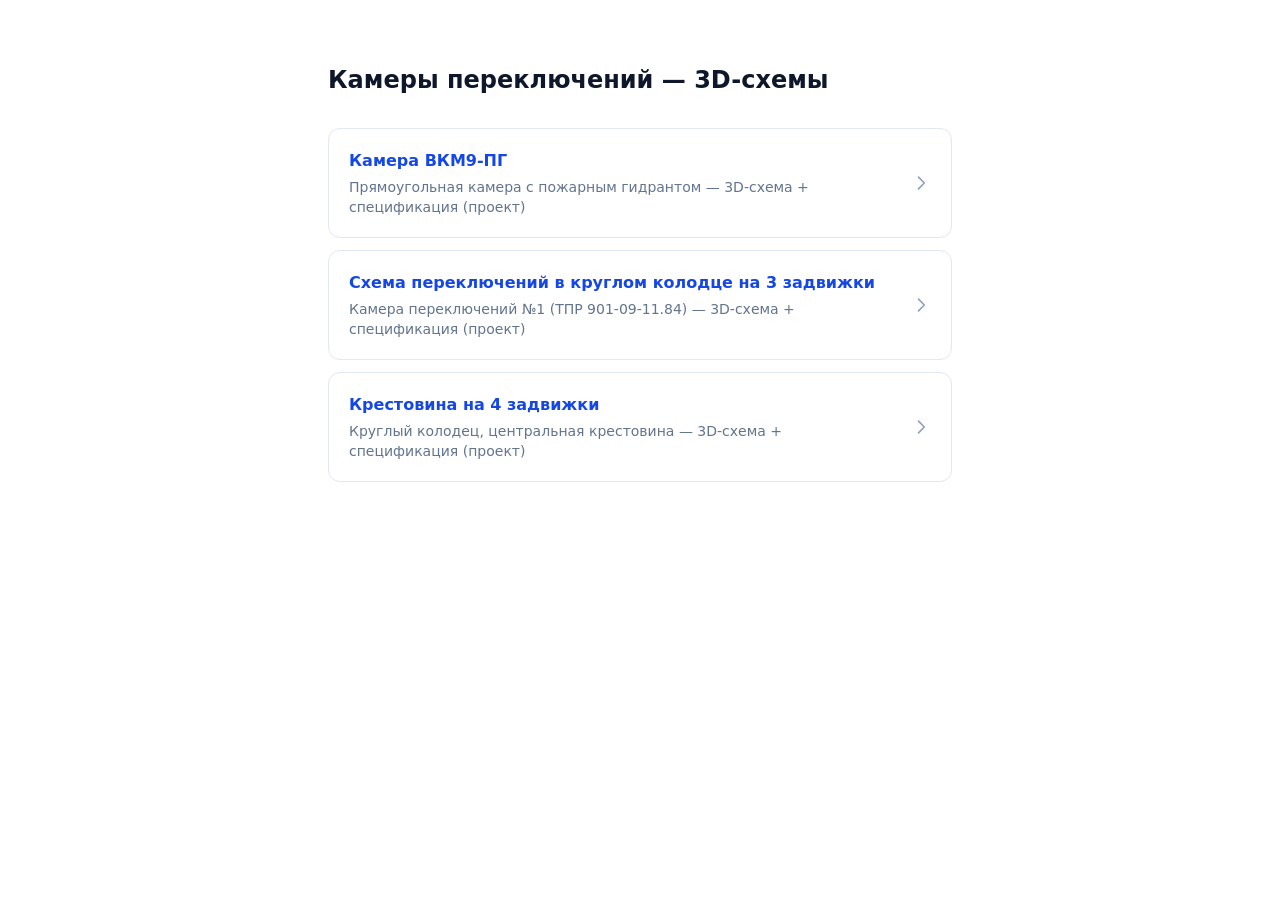
==== index.html @ efe9eb07 "Update site build" ====
<!doctype html>
<html lang="ru">
	<head>
		<meta charset="utf-8" />
		<meta name="viewport" content="width=device-width, initial-scale=1" />
		<meta http-equiv="content-security-policy" content="connect-src 'self'; script-src 'self' 'wasm-unsafe-eval' 'sha256-fPCd7SqMlKJEIQqIVH+Ag+BBEWPgIGE57aJ8hKEbEM4='; style-src 'self'; style-src-attr 'unsafe-hashes' 'sha256-S8qMpvofolR8Mpjy4kQvEm7m1q8clzU4dfDH0AmvZjo='">
		<link href="./_app/immutable/entry/start.DGuRLDiU.js" rel="modulepreload">
		<link href="./_app/immutable/chunks/Bgq-DLyP.js" rel="modulepreload">
		<link href="./_app/immutable/chunks/K6Qw111g.js" rel="modulepreload">
		<link href="./_app/immutable/chunks/Dy-at13-.js" rel="modulepreload">
		<link href="./_app/immutable/chunks/CV9Km2Kx.js" rel="modulepreload">
		<link href="./_app/immutable/chunks/CsrA191U.js" rel="modulepreload">
		<link href="./_app/immutable/entry/app.Bx9Iv9eo.js" rel="modulepreload">
		<link href="./_app/immutable/chunks/Ca8ox-X7.js" rel="modulepreload">
		<link href="./_app/immutable/chunks/B7-X7ho2.js" rel="modulepreload">
		<link href="./_app/immutable/chunks/BOSl7OHK.js" rel="modulepreload">
		<link href="./_app/immutable/chunks/CTbfT1Qb.js" rel="modulepreload">
		<link href="./_app/immutable/nodes/0.Dtuopbvh.js" rel="modulepreload">
		<link href="./_app/immutable/chunks/B4yDBEVV.js" rel="modulepreload">
		<link href="./_app/immutable/chunks/B1slT7u7.js" rel="modulepreload">
		<link href="./_app/immutable/nodes/2.CPn8lnsS.js" rel="modulepreload">
		<link href="./_app/immutable/chunks/C_EPVsot.js" rel="modulepreload">
		<link href="./_app/immutable/chunks/DxJml8Hr.js" rel="modulepreload">
		<link href="./_app/immutable/chunks/DLn8RWzN.js" rel="modulepreload">
		<!--12qhfyh--><link rel="icon" href="[data-uri]"/><!----><!--1uha8ag--><meta name="robots" content="noindex"/><!----><title>АрмРасчет 2 — предпросмотр</title>
		<link href="./_app/immutable/assets/0.mYr9_yrh.css" rel="stylesheet">
	</head>
	<body data-sveltekit-preload-data="hover">
		<div class="sk-body"><!--[--><!--[0--><!--[--><!--[--><main class="mx-auto max-w-2xl px-6 py-16 text-slate-800"><h1 class="text-2xl font-semibold text-slate-900">Камеры переключений — 3D-схемы</h1> <div class="mt-8 flex flex-col gap-3"><!--[--><a href="./vkm9-pg/" class="group flex items-center justify-between gap-4 rounded-xl border border-slate-200 bg-white p-5 transition-all hover:border-blue-600 hover:bg-blue-50 hover:shadow-sm"><span class="min-w-0"><span class="block font-semibold text-blue-700 group-hover:text-blue-800">Камера ВКМ9-ПГ</span> <span class="mt-1 block text-sm text-slate-500">Прямоугольная камера с пожарным гидрантом — 3D-схема + спецификация (проект)</span></span> <svg class="h-5 w-5 shrink-0 text-slate-400 transition-transform group-hover:translate-x-0.5 group-hover:text-blue-600" viewBox="0 0 24 24" fill="none" stroke="currentColor" stroke-width="2" stroke-linecap="round" stroke-linejoin="round" aria-hidden="true"><path d="m9 5 7 7-7 7"></path></svg></a><a href="./kp1/" class="group flex items-center justify-between gap-4 rounded-xl border border-slate-200 bg-white p-5 transition-all hover:border-blue-600 hover:bg-blue-50 hover:shadow-sm"><span class="min-w-0"><span class="block font-semibold text-blue-700 group-hover:text-blue-800">Схема переключений в круглом колодце на 3 задвижки</span> <span class="mt-1 block text-sm text-slate-500">Камера переключений №1 (ТПР 901-09-11.84) — 3D-схема + спецификация (проект)</span></span> <svg class="h-5 w-5 shrink-0 text-slate-400 transition-transform group-hover:translate-x-0.5 group-hover:text-blue-600" viewBox="0 0 24 24" fill="none" stroke="currentColor" stroke-width="2" stroke-linecap="round" stroke-linejoin="round" aria-hidden="true"><path d="m9 5 7 7-7 7"></path></svg></a><a href="./cross/" class="group flex items-center justify-between gap-4 rounded-xl border border-slate-200 bg-white p-5 transition-all hover:border-blue-600 hover:bg-blue-50 hover:shadow-sm"><span class="min-w-0"><span class="block font-semibold text-blue-700 group-hover:text-blue-800">Крестовина на 4 задвижки</span> <span class="mt-1 block text-sm text-slate-500">Круглый колодец, центральная крестовина — 3D-схема + спецификация (проект)</span></span> <svg class="h-5 w-5 shrink-0 text-slate-400 transition-transform group-hover:translate-x-0.5 group-hover:text-blue-600" viewBox="0 0 24 24" fill="none" stroke="currentColor" stroke-width="2" stroke-linecap="round" stroke-linejoin="round" aria-hidden="true"><path d="m9 5 7 7-7 7"></path></svg></a><!--]--></div></main><!--]--><!----><!--]--><!--]--> <!--[-1--><!--]--><!--]-->
			
			<script>
				{
					__sveltekit_5fnl4r = {
						base: new URL(".", location).pathname.slice(0, -1)
					};

					const element = document.currentScript.parentElement;

					Promise.all([
						import("./_app/immutable/entry/start.DGuRLDiU.js"),
						import("./_app/immutable/entry/app.Bx9Iv9eo.js")
					]).then(([kit, app]) => {
						kit.start(app, element, {
							node_ids: [0, 2],
							data: [null,null],
							form: null,
							error: null
						});
					});
				}
			</script>
		</div>
	</body>
</html>
---- _app/immutable/assets/0.mYr9_yrh.css ----
@layer properties{@supports (((-webkit-hyphens:none)) and (not (margin-trim:inline))) or ((-moz-orient:inline) and (not (color:rgb(from red r g b)))){*,:before,:after,::backdrop{--tw-rotate-x:initial;--tw-rotate-y:initial;--tw-rotate-z:initial;--tw-skew-x:initial;--tw-skew-y:initial;--tw-border-style:solid;--tw-font-weight:initial;--tw-tracking:initial;--tw-shadow:0 0 #0000;--tw-shadow-color:initial;--tw-shadow-alpha:100%;--tw-inset-shadow:0 0 #0000;--tw-inset-shadow-color:initial;--tw-inset-shadow-alpha:100%;--tw-ring-color:initial;--tw-ring-shadow:0 0 #0000;--tw-inset-ring-color:initial;--tw-inset-ring-shadow:0 0 #0000;--tw-ring-inset:initial;--tw-ring-offset-width:0px;--tw-ring-offset-color:#fff;--tw-ring-offset-shadow:0 0 #0000;--tw-blur:initial;--tw-brightness:initial;--tw-contrast:initial;--tw-grayscale:initial;--tw-hue-rotate:initial;--tw-invert:initial;--tw-opacity:initial;--tw-saturate:initial;--tw-sepia:initial;--tw-drop-shadow:initial;--tw-drop-shadow-color:initial;--tw-drop-shadow-alpha:100%;--tw-drop-shadow-size:initial;--tw-translate-x:0;--tw-translate-y:0;--tw-translate-z:0}}}@layer theme{:root,:host{--font-sans:ui-sans-serif, system-ui, sans-serif, "Apple Color Emoji", "Segoe UI Emoji", "Segoe UI Symbol", "Noto Color Emoji";--font-mono:ui-monospace, SFMono-Regular, Menlo, Monaco, Consolas, "Liberation Mono", "Courier New", monospace;--color-blue-50:oklch(97% .014 254.604);--color-blue-600:oklch(54.6% .245 262.881);--color-blue-700:oklch(48.8% .243 264.376);--color-blue-800:oklch(42.4% .199 265.638);--color-slate-50:oklch(98.4% .003 247.858);--color-slate-100:oklch(96.8% .007 247.896);--color-slate-200:oklch(92.9% .013 255.508);--color-slate-300:oklch(86.9% .022 252.894);--color-slate-400:oklch(70.4% .04 256.788);--color-slate-500:oklch(55.4% .046 257.417);--color-slate-600:oklch(44.6% .043 257.281);--color-slate-800:oklch(27.9% .041 260.031);--color-slate-900:oklch(20.8% .042 265.755);--color-gray-200:oklch(92.8% .006 264.531);--color-gray-300:oklch(87.2% .01 258.338);--color-gray-700:oklch(37.3% .034 259.733);--color-black:#000;--color-white:#fff;--spacing:.25rem;--container-2xl:42rem;--text-sm:.875rem;--text-sm--line-height:calc(1.25 / .875);--text-base:1rem;--text-base--line-height: 1.5 ;--text-xl:1.25rem;--text-xl--line-height:calc(1.75 / 1.25);--text-2xl:1.5rem;--text-2xl--line-height:calc(2 / 1.5);--font-weight-normal:400;--font-weight-medium:500;--font-weight-semibold:600;--font-weight-bold:700;--tracking-wider:.05em;--radius-md:.375rem;--radius-lg:.5rem;--radius-xl:.75rem;--default-transition-duration:.15s;--default-transition-timing-function:cubic-bezier(.4, 0, .2, 1);--default-font-family:var(--font-sans);--default-mono-font-family:var(--font-mono)}}@layer base{*,:after,:before,::backdrop{box-sizing:border-box;border:0 solid;margin:0;padding:0}::file-selector-button{box-sizing:border-box;border:0 solid;margin:0;padding:0}html,:host{-webkit-text-size-adjust:100%;tab-size:4;line-height:1.5;font-family:var(--default-font-family,ui-sans-serif, system-ui, sans-serif, "Apple Color Emoji", "Segoe UI Emoji", "Segoe UI Symbol", "Noto Color Emoji");font-feature-settings:var(--default-font-feature-settings,normal);font-variation-settings:var(--default-font-variation-settings,normal);-webkit-tap-highlight-color:transparent}hr{height:0;color:inherit;border-top-width:1px}abbr:where([title]){-webkit-text-decoration:underline dotted;text-decoration:underline dotted}h1,h2,h3,h4,h5,h6{font-size:inherit;font-weight:inherit}a{color:inherit;-webkit-text-decoration:inherit;text-decoration:inherit}b,strong{font-weight:bolder}code,kbd,samp,pre{font-family:var(--default-mono-font-family,ui-monospace, SFMono-Regular, Menlo, Monaco, Consolas, "Liberation Mono", "Courier New", monospace);font-feature-settings:var(--default-mono-font-feature-settings,normal);font-variation-settings:var(--default-mono-font-variation-settings,normal);font-size:1em}small{font-size:80%}sub,sup{vertical-align:baseline;font-size:75%;line-height:0;position:relative}sub{bottom:-.25em}sup{top:-.5em}table{text-indent:0;border-color:inherit;border-collapse:collapse}:-moz-focusring{outline:auto}progress{vertical-align:baseline}summary{display:list-item}ol,ul,menu{list-style:none}img,svg,video,canvas,audio,iframe,embed,object{vertical-align:middle;display:block}img,video{max-width:100%;height:auto}button,input,select,optgroup,textarea{font:inherit;font-feature-settings:inherit;font-variation-settings:inherit;letter-spacing:inherit;color:inherit;opacity:1;background-color:#0000;border-radius:0}::file-selector-button{font:inherit;font-feature-settings:inherit;font-variation-settings:inherit;letter-spacing:inherit;color:inherit;opacity:1;background-color:#0000;border-radius:0}:where(select:is([multiple],[size])) optgroup{font-weight:bolder}:where(select:is([multiple],[size])) optgroup option{padding-inline-start:20px}::file-selector-button{margin-inline-end:4px}::placeholder{opacity:1}@supports (not ((-webkit-appearance:-apple-pay-button))) or (contain-intrinsic-size:1px){::placeholder{color:currentColor}@supports (color:color-mix(in lab,red,red)){::placeholder{color:color-mix(in oklab,currentcolor 50%,transparent)}}}textarea{resize:vertical}::-webkit-search-decoration{-webkit-appearance:none}::-webkit-date-and-time-value{min-height:1lh;text-align:inherit}::-webkit-datetime-edit{display:inline-flex}::-webkit-datetime-edit-fields-wrapper{padding:0}::-webkit-datetime-edit{padding-block:0}::-webkit-datetime-edit-year-field{padding-block:0}::-webkit-datetime-edit-month-field{padding-block:0}::-webkit-datetime-edit-day-field{padding-block:0}::-webkit-datetime-edit-hour-field{padding-block:0}::-webkit-datetime-edit-minute-field{padding-block:0}::-webkit-datetime-edit-second-field{padding-block:0}::-webkit-datetime-edit-millisecond-field{padding-block:0}::-webkit-datetime-edit-meridiem-field{padding-block:0}::-webkit-calendar-picker-indicator{line-height:1}:-moz-ui-invalid{box-shadow:none}button,input:where([type=button],[type=reset],[type=submit]){appearance:button}::file-selector-button{appearance:button}::-webkit-inner-spin-button{height:auto}::-webkit-outer-spin-button{height:auto}[hidden]:where(:not([hidden=until-found])){display:none!important}}@layer components;@layer utilities{.pointer-events-none{pointer-events:none}.collapse{visibility:collapse}.invisible{visibility:hidden}.visible{visibility:visible}.absolute{position:absolute}.fixed{position:fixed}.relative{position:relative}.static{position:static}.z-10{z-index:10}.z-20{z-index:20}.container{width:100%}@media(min-width:40rem){.container{max-width:40rem}}@media(min-width:48rem){.container{max-width:48rem}}@media(min-width:64rem){.container{max-width:64rem}}@media(min-width:80rem){.container{max-width:80rem}}@media(min-width:96rem){.container{max-width:96rem}}.mx-auto{margin-inline:auto}.mt-1{margin-top:var(--spacing)}.mt-4{margin-top:calc(var(--spacing) * 4)}.mt-8{margin-top:calc(var(--spacing) * 8)}.mb-2{margin-bottom:calc(var(--spacing) * 2)}.mb-6{margin-bottom:calc(var(--spacing) * 6)}.mb-7{margin-bottom:calc(var(--spacing) * 7)}.box-border{box-sizing:border-box}.block{display:block}.contents{display:contents}.flex{display:flex}.hidden{display:none}.inline{display:inline}.table{display:table}.h-5{height:calc(var(--spacing) * 5)}.h-screen{height:100vh}.max-h-screen{max-height:100vh}.min-h-screen{min-height:100vh}.w-5{width:calc(var(--spacing) * 5)}.w-full{width:100%}.max-w-2xl{max-width:var(--container-2xl)}.min-w-0{min-width:0}.flex-1{flex:1}.flex-\[0_0_20\%\]{flex:0 0 20%}.flex-\[0_0_80\%\]{flex:0 0 80%}.shrink{flex-shrink:1}.shrink-0{flex-shrink:0}.border-collapse{border-collapse:collapse}.origin-\[0\%_50\%\]{transform-origin:0%}.transform{transform:var(--tw-rotate-x,) var(--tw-rotate-y,) var(--tw-rotate-z,) var(--tw-skew-x,) var(--tw-skew-y,)}.cursor-pointer{cursor:pointer}.flex-col{flex-direction:column}.items-baseline{align-items:baseline}.items-center{align-items:center}.justify-between{justify-content:space-between}.gap-2{gap:calc(var(--spacing) * 2)}.gap-3{gap:calc(var(--spacing) * 3)}.gap-4{gap:calc(var(--spacing) * 4)}.gap-\[0\.5px\]{gap:.5px}.truncate{text-overflow:ellipsis;white-space:nowrap;overflow:hidden}.overflow-hidden{overflow:hidden}.overflow-visible{overflow:visible}.overflow-y-auto{overflow-y:auto}.rounded{border-radius:.25rem}.rounded-lg{border-radius:var(--radius-lg)}.rounded-md{border-radius:var(--radius-md)}.rounded-xl{border-radius:var(--radius-xl)}.border{border-style:var(--tw-border-style);border-width:1px}.border-2{border-style:var(--tw-border-style);border-width:2px}.border-\[1\.5px\]{border-style:var(--tw-border-style);border-width:1.5px}.border-b{border-bottom-style:var(--tw-border-style);border-bottom-width:1px}.border-l-2{border-left-style:var(--tw-border-style);border-left-width:2px}.border-solid{--tw-border-style:solid;border-style:solid}.border-black{border-color:var(--color-black)}.border-blue-600{border-color:var(--color-blue-600)}.border-gray-200{border-color:var(--color-gray-200)}.border-gray-300{border-color:var(--color-gray-300)}.border-slate-100{border-color:var(--color-slate-100)}.border-slate-200{border-color:var(--color-slate-200)}.border-slate-300{border-color:var(--color-slate-300)}.bg-gray-200{background-color:var(--color-gray-200)}.bg-slate-50{background-color:var(--color-slate-50)}.bg-white{background-color:var(--color-white)}.bg-white\/95{background-color:#fffffff2}@supports (color:color-mix(in lab,red,red)){.bg-white\/95{background-color:color-mix(in oklab,var(--color-white) 95%,transparent)}}.p-4{padding:calc(var(--spacing) * 4)}.p-5{padding:calc(var(--spacing) * 5)}.px-2{padding-inline:calc(var(--spacing) * 2)}.px-2\.5{padding-inline:calc(var(--spacing) * 2.5)}.px-3{padding-inline:calc(var(--spacing) * 3)}.px-6{padding-inline:calc(var(--spacing) * 6)}.py-0\.5{padding-block:calc(var(--spacing) * .5)}.py-1{padding-block:var(--spacing)}.py-1\.5{padding-block:calc(var(--spacing) * 1.5)}.py-2{padding-block:calc(var(--spacing) * 2)}.py-6{padding-block:calc(var(--spacing) * 6)}.py-8{padding-block:calc(var(--spacing) * 8)}.py-16{padding-block:calc(var(--spacing) * 16)}.pr-4{padding-right:calc(var(--spacing) * 4)}.pr-6{padding-right:calc(var(--spacing) * 6)}.pl-3{padding-left:calc(var(--spacing) * 3)}.text-left{text-align:left}.font-sans{font-family:var(--font-sans)}.text-2xl{font-size:var(--text-2xl);line-height:var(--tw-leading,var(--text-2xl--line-height))}.text-base{font-size:var(--text-base);line-height:var(--tw-leading,var(--text-base--line-height))}.text-sm{font-size:var(--text-sm);line-height:var(--tw-leading,var(--text-sm--line-height))}.text-xl{font-size:var(--text-xl);line-height:var(--tw-leading,var(--text-xl--line-height))}.text-\[11px\]{font-size:11px}.text-\[13px\]{font-size:13px}.font-bold{--tw-font-weight:var(--font-weight-bold);font-weight:var(--font-weight-bold)}.font-medium{--tw-font-weight:var(--font-weight-medium);font-weight:var(--font-weight-medium)}.font-normal{--tw-font-weight:var(--font-weight-normal);font-weight:var(--font-weight-normal)}.font-semibold{--tw-font-weight:var(--font-weight-semibold);font-weight:var(--font-weight-semibold)}.tracking-wider{--tw-tracking:var(--tracking-wider);letter-spacing:var(--tracking-wider)}.whitespace-normal{white-space:normal}.whitespace-nowrap{white-space:nowrap}.text-black{color:var(--color-black)}.text-blue-600{color:var(--color-blue-600)}.text-blue-700{color:var(--color-blue-700)}.text-gray-700{color:var(--color-gray-700)}.text-slate-400{color:var(--color-slate-400)}.text-slate-500{color:var(--color-slate-500)}.text-slate-600{color:var(--color-slate-600)}.text-slate-800{color:var(--color-slate-800)}.text-slate-900{color:var(--color-slate-900)}.lowercase{text-transform:lowercase}.uppercase{text-transform:uppercase}.shadow-\[0_1px_3px_rgba\(0\,0\,0\,0\.15\)\]{--tw-shadow:0 1px 3px var(--tw-shadow-color,#00000026);box-shadow:var(--tw-inset-shadow),var(--tw-inset-ring-shadow),var(--tw-ring-offset-shadow),var(--tw-ring-shadow),var(--tw-shadow)}.shadow-\[0_2px_4px_rgba\(0\,0\,0\,0\.15\)\]{--tw-shadow:0 2px 4px var(--tw-shadow-color,#00000026);box-shadow:var(--tw-inset-shadow),var(--tw-inset-ring-shadow),var(--tw-ring-offset-shadow),var(--tw-ring-shadow),var(--tw-shadow)}.filter{filter:var(--tw-blur,) var(--tw-brightness,) var(--tw-contrast,) var(--tw-grayscale,) var(--tw-hue-rotate,) var(--tw-invert,) var(--tw-saturate,) var(--tw-sepia,) var(--tw-drop-shadow,)}.transition-all{transition-property:all;transition-timing-function:var(--tw-ease,var(--default-transition-timing-function));transition-duration:var(--tw-duration,var(--default-transition-duration))}.transition-colors{transition-property:color,background-color,border-color,outline-color,text-decoration-color,fill,stroke,--tw-gradient-from,--tw-gradient-via,--tw-gradient-to;transition-timing-function:var(--tw-ease,var(--default-transition-timing-function));transition-duration:var(--tw-duration,var(--default-transition-duration))}.transition-transform{transition-property:transform,translate,scale,rotate;transition-timing-function:var(--tw-ease,var(--default-transition-timing-function));transition-duration:var(--tw-duration,var(--default-transition-duration))}.will-change-transform{will-change:transform}.select-none{-webkit-user-select:none;user-select:none}@media(hover:hover){.group-hover\:translate-x-0\.5:is(:where(.group):hover *){--tw-translate-x:calc(var(--spacing) * .5);translate:var(--tw-translate-x) var(--tw-translate-y)}.group-hover\:text-blue-600:is(:where(.group):hover *){color:var(--color-blue-600)}.group-hover\:text-blue-800:is(:where(.group):hover *){color:var(--color-blue-800)}.hover\:border-blue-600:hover{border-color:var(--color-blue-600)}.hover\:bg-blue-50:hover{background-color:var(--color-blue-50)}.hover\:bg-blue-600:hover{background-color:var(--color-blue-600)}.hover\:text-white:hover{color:var(--color-white)}.hover\:shadow-sm:hover{--tw-shadow:0 1px 3px 0 var(--tw-shadow-color,#0000001a), 0 1px 2px -1px var(--tw-shadow-color,#0000001a);box-shadow:var(--tw-inset-shadow),var(--tw-inset-ring-shadow),var(--tw-ring-offset-shadow),var(--tw-ring-shadow),var(--tw-shadow)}}.focus\:border-blue-600:focus{border-color:var(--color-blue-600)}.focus\:ring-3:focus{--tw-ring-shadow:var(--tw-ring-inset,) 0 0 0 calc(3px + var(--tw-ring-offset-width)) var(--tw-ring-color,currentcolor);box-shadow:var(--tw-inset-shadow),var(--tw-inset-ring-shadow),var(--tw-ring-offset-shadow),var(--tw-ring-shadow),var(--tw-shadow)}.focus\:ring-blue-600\/10:focus{--tw-ring-color:#155dfc1a}@supports (color:color-mix(in lab,red,red)){.focus\:ring-blue-600\/10:focus{--tw-ring-color:color-mix(in oklab, var(--color-blue-600) 10%, transparent)}}.focus\:outline-none:focus{--tw-outline-style:none;outline-style:none}}.sk-body{display:contents}body{background-color:#fff;margin:0}@media print{.flex.flex-1,.no-print{display:none!important}body{background-color:#fff}}@property --tw-rotate-x{syntax:"*";inherits:false}@property --tw-rotate-y{syntax:"*";inherits:false}@property --tw-rotate-z{syntax:"*";inherits:false}@property --tw-skew-x{syntax:"*";inherits:false}@property --tw-skew-y{syntax:"*";inherits:false}@property --tw-border-style{syntax:"*";inherits:false;initial-value:solid}@property --tw-font-weight{syntax:"*";inherits:false}@property --tw-tracking{syntax:"*";inherits:false}@property --tw-shadow{syntax:"*";inherits:false;initial-value:0 0 #0000}@property --tw-shadow-color{syntax:"*";inherits:false}@property --tw-shadow-alpha{syntax:"<percentage>";inherits:false;initial-value:100%}@property --tw-inset-shadow{syntax:"*";inherits:false;initial-value:0 0 #0000}@property --tw-inset-shadow-color{syntax:"*";inherits:false}@property --tw-inset-shadow-alpha{syntax:"<percentage>";inherits:false;initial-value:100%}@property --tw-ring-color{syntax:"*";inherits:false}@property --tw-ring-shadow{syntax:"*";inherits:false;initial-value:0 0 #0000}@property --tw-inset-ring-color{syntax:"*";inherits:false}@property --tw-inset-ring-shadow{syntax:"*";inherits:false;initial-value:0 0 #0000}@property --tw-ring-inset{syntax:"*";inherits:false}@property --tw-ring-offset-width{syntax:"<length>";inherits:false;initial-value:0}@property --tw-ring-offset-color{syntax:"*";inherits:false;initial-value:#fff}@property --tw-ring-offset-shadow{syntax:"*";inherits:false;initial-value:0 0 #0000}@property --tw-blur{syntax:"*";inherits:false}@property --tw-brightness{syntax:"*";inherits:false}@property --tw-contrast{syntax:"*";inherits:false}@property --tw-grayscale{syntax:"*";inherits:false}@property --tw-hue-rotate{syntax:"*";inherits:false}@property --tw-invert{syntax:"*";inherits:false}@property --tw-opacity{syntax:"*";inherits:false}@property --tw-saturate{syntax:"*";inherits:false}@property --tw-sepia{syntax:"*";inherits:false}@property --tw-drop-shadow{syntax:"*";inherits:false}@property --tw-drop-shadow-color{syntax:"*";inherits:false}@property --tw-drop-shadow-alpha{syntax:"<percentage>";inherits:false;initial-value:100%}@property --tw-drop-shadow-size{syntax:"*";inherits:false}@property --tw-translate-x{syntax:"*";inherits:false;initial-value:0}@property --tw-translate-y{syntax:"*";inherits:false;initial-value:0}@property --tw-translate-z{syntax:"*";inherits:false;initial-value:0}
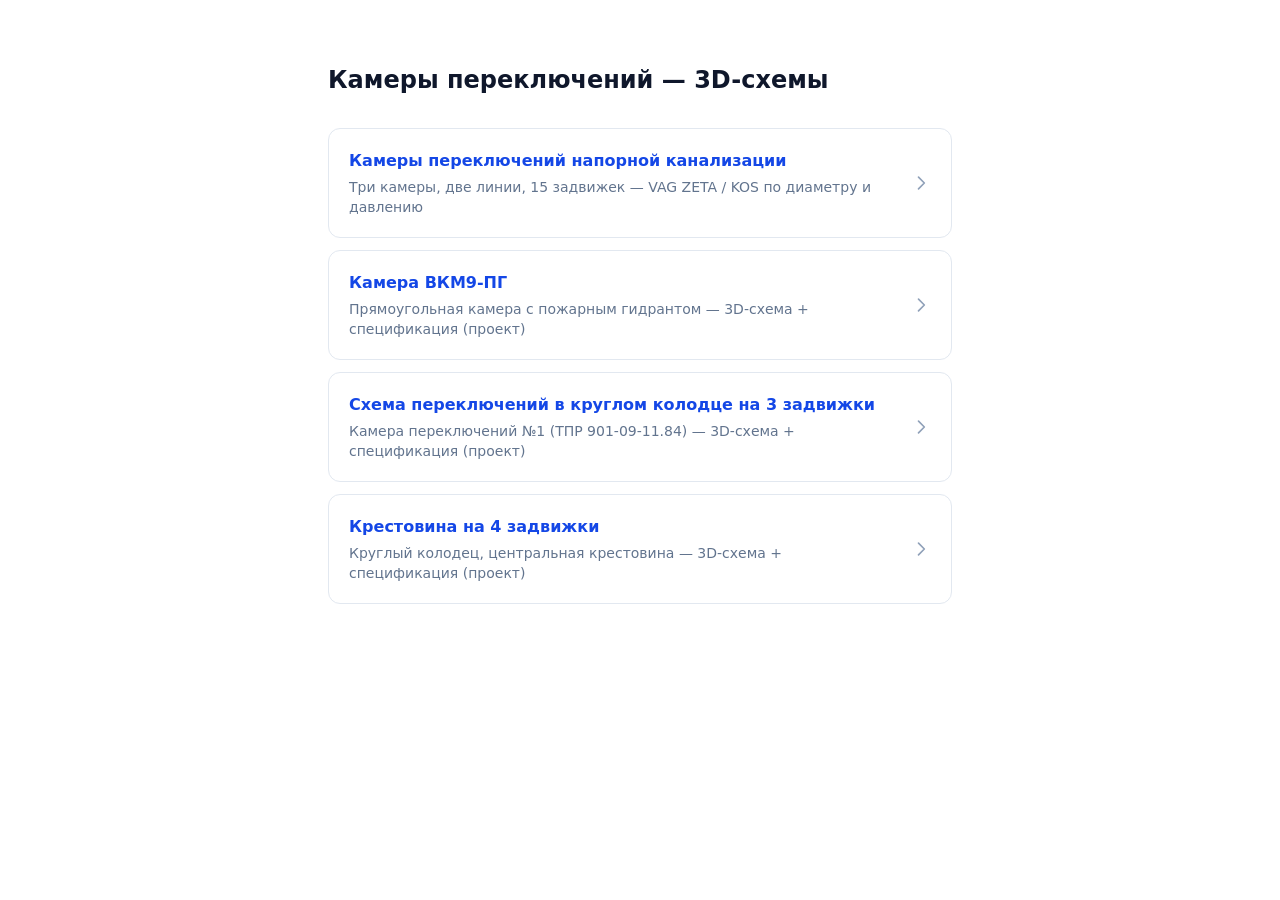
==== commit 5e50fbaf: "update" ====
--- a/index.html
+++ b/index.html
@@ -3,42 +3,42 @@
 	<head>
 		<meta charset="utf-8" />
 		<meta name="viewport" content="width=device-width, initial-scale=1" />
-		<meta http-equiv="content-security-policy" content="connect-src 'self'; script-src 'self' 'wasm-unsafe-eval' 'sha256-fPCd7SqMlKJEIQqIVH+Ag+BBEWPgIGE57aJ8hKEbEM4='; style-src 'self'; style-src-attr 'unsafe-hashes' 'sha256-S8qMpvofolR8Mpjy4kQvEm7m1q8clzU4dfDH0AmvZjo='">
-		<link href="./_app/immutable/entry/start.DGuRLDiU.js" rel="modulepreload">
-		<link href="./_app/immutable/chunks/Bgq-DLyP.js" rel="modulepreload">
-		<link href="./_app/immutable/chunks/K6Qw111g.js" rel="modulepreload">
-		<link href="./_app/immutable/chunks/Dy-at13-.js" rel="modulepreload">
-		<link href="./_app/immutable/chunks/CV9Km2Kx.js" rel="modulepreload">
-		<link href="./_app/immutable/chunks/CsrA191U.js" rel="modulepreload">
-		<link href="./_app/immutable/entry/app.Bx9Iv9eo.js" rel="modulepreload">
-		<link href="./_app/immutable/chunks/Ca8ox-X7.js" rel="modulepreload">
-		<link href="./_app/immutable/chunks/B7-X7ho2.js" rel="modulepreload">
-		<link href="./_app/immutable/chunks/BOSl7OHK.js" rel="modulepreload">
-		<link href="./_app/immutable/chunks/CTbfT1Qb.js" rel="modulepreload">
-		<link href="./_app/immutable/nodes/0.Dtuopbvh.js" rel="modulepreload">
-		<link href="./_app/immutable/chunks/B4yDBEVV.js" rel="modulepreload">
-		<link href="./_app/immutable/chunks/B1slT7u7.js" rel="modulepreload">
-		<link href="./_app/immutable/nodes/2.CPn8lnsS.js" rel="modulepreload">
-		<link href="./_app/immutable/chunks/C_EPVsot.js" rel="modulepreload">
-		<link href="./_app/immutable/chunks/DxJml8Hr.js" rel="modulepreload">
-		<link href="./_app/immutable/chunks/DLn8RWzN.js" rel="modulepreload">
+		<meta http-equiv="content-security-policy" content="connect-src 'self'; script-src 'self' 'wasm-unsafe-eval' 'sha256-fyYiuzmsCgcYYWv2ouRcdEA41D3mRYfGOt1KCvc+ggg='; style-src 'self'; style-src-attr 'unsafe-hashes' 'sha256-S8qMpvofolR8Mpjy4kQvEm7m1q8clzU4dfDH0AmvZjo='">
+		<link href="./_app/immutable/entry/start.3H3OjCwK.js" rel="modulepreload">
+		<link href="./_app/immutable/chunks/D71kuq1r.js" rel="modulepreload">
+		<link href="./_app/immutable/chunks/B5ypNOM8.js" rel="modulepreload">
+		<link href="./_app/immutable/chunks/DebVKAHm.js" rel="modulepreload">
+		<link href="./_app/immutable/chunks/CLSplRdi.js" rel="modulepreload">
+		<link href="./_app/immutable/chunks/BBh5pQtQ.js" rel="modulepreload">
+		<link href="./_app/immutable/entry/app.DUzAUm4e.js" rel="modulepreload">
+		<link href="./_app/immutable/chunks/kx-hfMJo.js" rel="modulepreload">
+		<link href="./_app/immutable/chunks/B03Vv876.js" rel="modulepreload">
+		<link href="./_app/immutable/chunks/DzEMqF1G.js" rel="modulepreload">
+		<link href="./_app/immutable/chunks/Dp2uQS5i.js" rel="modulepreload">
+		<link href="./_app/immutable/nodes/0.BNe9wBfG.js" rel="modulepreload">
+		<link href="./_app/immutable/chunks/j9mS29FN.js" rel="modulepreload">
+		<link href="./_app/immutable/chunks/Dgiqawz7.js" rel="modulepreload">
+		<link href="./_app/immutable/nodes/2.DcP5tMyb.js" rel="modulepreload">
+		<link href="./_app/immutable/chunks/DllGklZ4.js" rel="modulepreload">
+		<link href="./_app/immutable/chunks/D6pDkl53.js" rel="modulepreload">
+		<link href="./_app/immutable/chunks/B1fIvIOI.js" rel="modulepreload">
 		<!--12qhfyh--><link rel="icon" href="[data-uri]"/><!----><!--1uha8ag--><meta name="robots" content="noindex"/><!----><title>АрмРасчет 2 — предпросмотр</title>
-		<link href="./_app/immutable/assets/0.mYr9_yrh.css" rel="stylesheet">
+		<link href="./_app/immutable/assets/0.DI2bNwGp.css" rel="stylesheet">
 	</head>
 	<body data-sveltekit-preload-data="hover">
-		<div class="sk-body"><!--[--><!--[0--><!--[--><!--[--><main class="mx-auto max-w-2xl px-6 py-16 text-slate-800"><h1 class="text-2xl font-semibold text-slate-900">Камеры переключений — 3D-схемы</h1> <div class="mt-8 flex flex-col gap-3"><!--[--><a href="./vkm9-pg/" class="group flex items-center justify-between gap-4 rounded-xl border border-slate-200 bg-white p-5 transition-all hover:border-blue-600 hover:bg-blue-50 hover:shadow-sm"><span class="min-w-0"><span class="block font-semibold text-blue-700 group-hover:text-blue-800">Камера ВКМ9-ПГ</span> <span class="mt-1 block text-sm text-slate-500">Прямоугольная камера с пожарным гидрантом — 3D-схема + спецификация (проект)</span></span> <svg class="h-5 w-5 shrink-0 text-slate-400 transition-transform group-hover:translate-x-0.5 group-hover:text-blue-600" viewBox="0 0 24 24" fill="none" stroke="currentColor" stroke-width="2" stroke-linecap="round" stroke-linejoin="round" aria-hidden="true"><path d="m9 5 7 7-7 7"></path></svg></a><a href="./kp1/" class="group flex items-center justify-between gap-4 rounded-xl border border-slate-200 bg-white p-5 transition-all hover:border-blue-600 hover:bg-blue-50 hover:shadow-sm"><span class="min-w-0"><span class="block font-semibold text-blue-700 group-hover:text-blue-800">Схема переключений в круглом колодце на 3 задвижки</span> <span class="mt-1 block text-sm text-slate-500">Камера переключений №1 (ТПР 901-09-11.84) — 3D-схема + спецификация (проект)</span></span> <svg class="h-5 w-5 shrink-0 text-slate-400 transition-transform group-hover:translate-x-0.5 group-hover:text-blue-600" viewBox="0 0 24 24" fill="none" stroke="currentColor" stroke-width="2" stroke-linecap="round" stroke-linejoin="round" aria-hidden="true"><path d="m9 5 7 7-7 7"></path></svg></a><a href="./cross/" class="group flex items-center justify-between gap-4 rounded-xl border border-slate-200 bg-white p-5 transition-all hover:border-blue-600 hover:bg-blue-50 hover:shadow-sm"><span class="min-w-0"><span class="block font-semibold text-blue-700 group-hover:text-blue-800">Крестовина на 4 задвижки</span> <span class="mt-1 block text-sm text-slate-500">Круглый колодец, центральная крестовина — 3D-схема + спецификация (проект)</span></span> <svg class="h-5 w-5 shrink-0 text-slate-400 transition-transform group-hover:translate-x-0.5 group-hover:text-blue-600" viewBox="0 0 24 24" fill="none" stroke="currentColor" stroke-width="2" stroke-linecap="round" stroke-linejoin="round" aria-hidden="true"><path d="m9 5 7 7-7 7"></path></svg></a><!--]--></div></main><!--]--><!----><!--]--><!--]--> <!--[-1--><!--]--><!--]-->
+		<div class="sk-body"><!--[--><!--[0--><!--[--><!--[--><main class="mx-auto max-w-2xl px-6 py-16 text-slate-800"><h1 class="text-2xl font-semibold text-slate-900">Камеры переключений — 3D-схемы</h1> <div class="mt-8 flex flex-col gap-3"><!--[--><a href="./sewage/" class="group flex items-center justify-between gap-4 rounded-xl border border-slate-200 bg-white p-5 transition-all hover:border-blue-600 hover:bg-blue-50 hover:shadow-sm"><span class="min-w-0"><span class="block font-semibold text-blue-700 group-hover:text-blue-800">Камеры переключений напорной канализации</span> <span class="mt-1 block text-sm text-slate-500">Три камеры, две линии, 15 задвижек — VAG ZETA / KOS по диаметру и давлению</span></span> <svg class="h-5 w-5 shrink-0 text-slate-400 transition-transform group-hover:translate-x-0.5 group-hover:text-blue-600" viewBox="0 0 24 24" fill="none" stroke="currentColor" stroke-width="2" stroke-linecap="round" stroke-linejoin="round" aria-hidden="true"><path d="m9 5 7 7-7 7"></path></svg></a><a href="./vkm9-pg/" class="group flex items-center justify-between gap-4 rounded-xl border border-slate-200 bg-white p-5 transition-all hover:border-blue-600 hover:bg-blue-50 hover:shadow-sm"><span class="min-w-0"><span class="block font-semibold text-blue-700 group-hover:text-blue-800">Камера ВКМ9-ПГ</span> <span class="mt-1 block text-sm text-slate-500">Прямоугольная камера с пожарным гидрантом — 3D-схема + спецификация (проект)</span></span> <svg class="h-5 w-5 shrink-0 text-slate-400 transition-transform group-hover:translate-x-0.5 group-hover:text-blue-600" viewBox="0 0 24 24" fill="none" stroke="currentColor" stroke-width="2" stroke-linecap="round" stroke-linejoin="round" aria-hidden="true"><path d="m9 5 7 7-7 7"></path></svg></a><a href="./kp1/" class="group flex items-center justify-between gap-4 rounded-xl border border-slate-200 bg-white p-5 transition-all hover:border-blue-600 hover:bg-blue-50 hover:shadow-sm"><span class="min-w-0"><span class="block font-semibold text-blue-700 group-hover:text-blue-800">Схема переключений в круглом колодце на 3 задвижки</span> <span class="mt-1 block text-sm text-slate-500">Камера переключений №1 (ТПР 901-09-11.84) — 3D-схема + спецификация (проект)</span></span> <svg class="h-5 w-5 shrink-0 text-slate-400 transition-transform group-hover:translate-x-0.5 group-hover:text-blue-600" viewBox="0 0 24 24" fill="none" stroke="currentColor" stroke-width="2" stroke-linecap="round" stroke-linejoin="round" aria-hidden="true"><path d="m9 5 7 7-7 7"></path></svg></a><a href="./cross/" class="group flex items-center justify-between gap-4 rounded-xl border border-slate-200 bg-white p-5 transition-all hover:border-blue-600 hover:bg-blue-50 hover:shadow-sm"><span class="min-w-0"><span class="block font-semibold text-blue-700 group-hover:text-blue-800">Крестовина на 4 задвижки</span> <span class="mt-1 block text-sm text-slate-500">Круглый колодец, центральная крестовина — 3D-схема + спецификация (проект)</span></span> <svg class="h-5 w-5 shrink-0 text-slate-400 transition-transform group-hover:translate-x-0.5 group-hover:text-blue-600" viewBox="0 0 24 24" fill="none" stroke="currentColor" stroke-width="2" stroke-linecap="round" stroke-linejoin="round" aria-hidden="true"><path d="m9 5 7 7-7 7"></path></svg></a><!--]--></div></main><!--]--><!----><!--]--><!--]--> <!--[-1--><!--]--><!--]-->
 			
 			<script>
 				{
-					__sveltekit_5fnl4r = {
+					__sveltekit_3hi9q = {
 						base: new URL(".", location).pathname.slice(0, -1)
 					};
 
 					const element = document.currentScript.parentElement;
 
 					Promise.all([
-						import("./_app/immutable/entry/start.DGuRLDiU.js"),
-						import("./_app/immutable/entry/app.Bx9Iv9eo.js")
+						import("./_app/immutable/entry/start.3H3OjCwK.js"),
+						import("./_app/immutable/entry/app.DUzAUm4e.js")
 					]).then(([kit, app]) => {
 						kit.start(app, element, {
 							node_ids: [0, 2],
--- a/_app/immutable/assets/0.DI2bNwGp.css
+++ b/_app/immutable/assets/0.DI2bNwGp.css
@@ -0,0 +1 @@
+@layer properties{@supports (((-webkit-hyphens:none)) and (not (margin-trim:inline))) or ((-moz-orient:inline) and (not (color:rgb(from red r g b)))){*,:before,:after,::backdrop{--tw-rotate-x:initial;--tw-rotate-y:initial;--tw-rotate-z:initial;--tw-skew-x:initial;--tw-skew-y:initial;--tw-space-y-reverse:0;--tw-border-style:solid;--tw-leading:initial;--tw-font-weight:initial;--tw-tracking:initial;--tw-shadow:0 0 #0000;--tw-shadow-color:initial;--tw-shadow-alpha:100%;--tw-inset-shadow:0 0 #0000;--tw-inset-shadow-color:initial;--tw-inset-shadow-alpha:100%;--tw-ring-color:initial;--tw-ring-shadow:0 0 #0000;--tw-inset-ring-color:initial;--tw-inset-ring-shadow:0 0 #0000;--tw-ring-inset:initial;--tw-ring-offset-width:0px;--tw-ring-offset-color:#fff;--tw-ring-offset-shadow:0 0 #0000;--tw-blur:initial;--tw-brightness:initial;--tw-contrast:initial;--tw-grayscale:initial;--tw-hue-rotate:initial;--tw-invert:initial;--tw-opacity:initial;--tw-saturate:initial;--tw-sepia:initial;--tw-drop-shadow:initial;--tw-drop-shadow-color:initial;--tw-drop-shadow-alpha:100%;--tw-drop-shadow-size:initial;--tw-translate-x:0;--tw-translate-y:0;--tw-translate-z:0}}}@layer theme{:root,:host{--font-sans:ui-sans-serif, system-ui, sans-serif, "Apple Color Emoji", "Segoe UI Emoji", "Segoe UI Symbol", "Noto Color Emoji";--font-mono:ui-monospace, SFMono-Regular, Menlo, Monaco, Consolas, "Liberation Mono", "Courier New", monospace;--color-red-700:oklch(50.5% .213 27.518);--color-red-800:oklch(44.4% .177 26.899);--color-amber-800:oklch(47.3% .137 46.201);--color-blue-50:oklch(97% .014 254.604);--color-blue-200:oklch(88.2% .059 254.128);--color-blue-600:oklch(54.6% .245 262.881);--color-blue-700:oklch(48.8% .243 264.376);--color-blue-800:oklch(42.4% .199 265.638);--color-blue-900:oklch(37.9% .146 265.522);--color-slate-50:oklch(98.4% .003 247.858);--color-slate-100:oklch(96.8% .007 247.896);--color-slate-200:oklch(92.9% .013 255.508);--color-slate-300:oklch(86.9% .022 252.894);--color-slate-400:oklch(70.4% .04 256.788);--color-slate-500:oklch(55.4% .046 257.417);--color-slate-600:oklch(44.6% .043 257.281);--color-slate-700:oklch(37.2% .044 257.287);--color-slate-800:oklch(27.9% .041 260.031);--color-slate-900:oklch(20.8% .042 265.755);--color-gray-200:oklch(92.8% .006 264.531);--color-gray-300:oklch(87.2% .01 258.338);--color-gray-700:oklch(37.3% .034 259.733);--color-black:#000;--color-white:#fff;--spacing:.25rem;--container-2xl:42rem;--container-6xl:72rem;--text-xs:.75rem;--text-xs--line-height:calc(1 / .75);--text-sm:.875rem;--text-sm--line-height:calc(1.25 / .875);--text-base:1rem;--text-base--line-height: 1.5 ;--text-lg:1.125rem;--text-lg--line-height:calc(1.75 / 1.125);--text-xl:1.25rem;--text-xl--line-height:calc(1.75 / 1.25);--text-2xl:1.5rem;--text-2xl--line-height:calc(2 / 1.5);--font-weight-normal:400;--font-weight-medium:500;--font-weight-semibold:600;--font-weight-bold:700;--tracking-wider:.05em;--leading-tight:1.25;--leading-relaxed:1.625;--radius-md:.375rem;--radius-lg:.5rem;--radius-xl:.75rem;--default-transition-duration:.15s;--default-transition-timing-function:cubic-bezier(.4, 0, .2, 1);--default-font-family:var(--font-sans);--default-mono-font-family:var(--font-mono)}}@layer base{*,:after,:before,::backdrop{box-sizing:border-box;border:0 solid;margin:0;padding:0}::file-selector-button{box-sizing:border-box;border:0 solid;margin:0;padding:0}html,:host{-webkit-text-size-adjust:100%;tab-size:4;line-height:1.5;font-family:var(--default-font-family,ui-sans-serif, system-ui, sans-serif, "Apple Color Emoji", "Segoe UI Emoji", "Segoe UI Symbol", "Noto Color Emoji");font-feature-settings:var(--default-font-feature-settings,normal);font-variation-settings:var(--default-font-variation-settings,normal);-webkit-tap-highlight-color:transparent}hr{height:0;color:inherit;border-top-width:1px}abbr:where([title]){-webkit-text-decoration:underline dotted;text-decoration:underline dotted}h1,h2,h3,h4,h5,h6{font-size:inherit;font-weight:inherit}a{color:inherit;-webkit-text-decoration:inherit;text-decoration:inherit}b,strong{font-weight:bolder}code,kbd,samp,pre{font-family:var(--default-mono-font-family,ui-monospace, SFMono-Regular, Menlo, Monaco, Consolas, "Liberation Mono", "Courier New", monospace);font-feature-settings:var(--default-mono-font-feature-settings,normal);font-variation-settings:var(--default-mono-font-variation-settings,normal);font-size:1em}small{font-size:80%}sub,sup{vertical-align:baseline;font-size:75%;line-height:0;position:relative}sub{bottom:-.25em}sup{top:-.5em}table{text-indent:0;border-color:inherit;border-collapse:collapse}:-moz-focusring{outline:auto}progress{vertical-align:baseline}summary{display:list-item}ol,ul,menu{list-style:none}img,svg,video,canvas,audio,iframe,embed,object{vertical-align:middle;display:block}img,video{max-width:100%;height:auto}button,input,select,optgroup,textarea{font:inherit;font-feature-settings:inherit;font-variation-settings:inherit;letter-spacing:inherit;color:inherit;opacity:1;background-color:#0000;border-radius:0}::file-selector-button{font:inherit;font-feature-settings:inherit;font-variation-settings:inherit;letter-spacing:inherit;color:inherit;opacity:1;background-color:#0000;border-radius:0}:where(select:is([multiple],[size])) optgroup{font-weight:bolder}:where(select:is([multiple],[size])) optgroup option{padding-inline-start:20px}::file-selector-button{margin-inline-end:4px}::placeholder{opacity:1}@supports (not ((-webkit-appearance:-apple-pay-button))) or (contain-intrinsic-size:1px){::placeholder{color:currentColor}@supports (color:color-mix(in lab,red,red)){::placeholder{color:color-mix(in oklab,currentcolor 50%,transparent)}}}textarea{resize:vertical}::-webkit-search-decoration{-webkit-appearance:none}::-webkit-date-and-time-value{min-height:1lh;text-align:inherit}::-webkit-datetime-edit{display:inline-flex}::-webkit-datetime-edit-fields-wrapper{padding:0}::-webkit-datetime-edit{padding-block:0}::-webkit-datetime-edit-year-field{padding-block:0}::-webkit-datetime-edit-month-field{padding-block:0}::-webkit-datetime-edit-day-field{padding-block:0}::-webkit-datetime-edit-hour-field{padding-block:0}::-webkit-datetime-edit-minute-field{padding-block:0}::-webkit-datetime-edit-second-field{padding-block:0}::-webkit-datetime-edit-millisecond-field{padding-block:0}::-webkit-datetime-edit-meridiem-field{padding-block:0}::-webkit-calendar-picker-indicator{line-height:1}:-moz-ui-invalid{box-shadow:none}button,input:where([type=button],[type=reset],[type=submit]){appearance:button}::file-selector-button{appearance:button}::-webkit-inner-spin-button{height:auto}::-webkit-outer-spin-button{height:auto}[hidden]:where(:not([hidden=until-found])){display:none!important}}@layer components;@layer utilities{.pointer-events-none{pointer-events:none}.collapse{visibility:collapse}.invisible{visibility:hidden}.visible{visibility:visible}.absolute{position:absolute}.fixed{position:fixed}.relative{position:relative}.static{position:static}.z-10{z-index:10}.z-20{z-index:20}.container{width:100%}@media(min-width:40rem){.container{max-width:40rem}}@media(min-width:48rem){.container{max-width:48rem}}@media(min-width:64rem){.container{max-width:64rem}}@media(min-width:80rem){.container{max-width:80rem}}@media(min-width:96rem){.container{max-width:96rem}}.mx-auto{margin-inline:auto}.mt-1{margin-top:var(--spacing)}.mt-2{margin-top:calc(var(--spacing) * 2)}.mt-3{margin-top:calc(var(--spacing) * 3)}.mt-4{margin-top:calc(var(--spacing) * 4)}.mt-6{margin-top:calc(var(--spacing) * 6)}.mt-8{margin-top:calc(var(--spacing) * 8)}.mb-2{margin-bottom:calc(var(--spacing) * 2)}.mb-3{margin-bottom:calc(var(--spacing) * 3)}.mb-4{margin-bottom:calc(var(--spacing) * 4)}.mb-6{margin-bottom:calc(var(--spacing) * 6)}.mb-7{margin-bottom:calc(var(--spacing) * 7)}.box-border{box-sizing:border-box}.block{display:block}.contents{display:contents}.flex{display:flex}.grid{display:grid}.hidden{display:none}.inline{display:inline}.table{display:table}.h-5{height:calc(var(--spacing) * 5)}.h-\[65vh\]{height:65vh}.h-screen{height:100vh}.max-h-screen{max-height:100vh}.min-h-\[380px\]{min-height:380px}.min-h-screen{min-height:100vh}.w-5{width:calc(var(--spacing) * 5)}.w-full{width:100%}.max-w-2xl{max-width:var(--container-2xl)}.max-w-6xl{max-width:var(--container-6xl)}.min-w-0{min-width:0}.flex-1{flex:1}.flex-\[0_0_20\%\]{flex:0 0 20%}.flex-\[0_0_80\%\]{flex:0 0 80%}.shrink{flex-shrink:1}.shrink-0{flex-shrink:0}.border-collapse{border-collapse:collapse}.origin-\[0\%_50\%\]{transform-origin:0%}.transform{transform:var(--tw-rotate-x,) var(--tw-rotate-y,) var(--tw-rotate-z,) var(--tw-skew-x,) var(--tw-skew-y,)}.cursor-pointer{cursor:pointer}.flex-col{flex-direction:column}.flex-wrap{flex-wrap:wrap}.items-baseline{align-items:baseline}.items-center{align-items:center}.items-start{align-items:flex-start}.justify-between{justify-content:space-between}.gap-2{gap:calc(var(--spacing) * 2)}.gap-3{gap:calc(var(--spacing) * 3)}.gap-4{gap:calc(var(--spacing) * 4)}.gap-\[0\.5px\]{gap:.5px}:where(.space-y-5>:not(:last-child)){--tw-space-y-reverse:0;margin-block-start:calc(calc(var(--spacing) * 5) * var(--tw-space-y-reverse));margin-block-end:calc(calc(var(--spacing) * 5) * calc(1 - var(--tw-space-y-reverse)))}.truncate{text-overflow:ellipsis;white-space:nowrap;overflow:hidden}.overflow-hidden{overflow:hidden}.overflow-visible{overflow:visible}.overflow-x-auto{overflow-x:auto}.overflow-y-auto{overflow-y:auto}.rounded{border-radius:.25rem}.rounded-full{border-radius:3.40282e38px}.rounded-lg{border-radius:var(--radius-lg)}.rounded-md{border-radius:var(--radius-md)}.rounded-xl{border-radius:var(--radius-xl)}.border{border-style:var(--tw-border-style);border-width:1px}.border-2{border-style:var(--tw-border-style);border-width:2px}.border-\[1\.5px\]{border-style:var(--tw-border-style);border-width:1.5px}.border-b{border-bottom-style:var(--tw-border-style);border-bottom-width:1px}.border-l-2{border-left-style:var(--tw-border-style);border-left-width:2px}.border-solid{--tw-border-style:solid;border-style:solid}.border-black{border-color:var(--color-black)}.border-blue-200{border-color:var(--color-blue-200)}.border-blue-600{border-color:var(--color-blue-600)}.border-blue-700{border-color:var(--color-blue-700)}.border-gray-200{border-color:var(--color-gray-200)}.border-gray-300{border-color:var(--color-gray-300)}.border-slate-100{border-color:var(--color-slate-100)}.border-slate-200{border-color:var(--color-slate-200)}.border-slate-300{border-color:var(--color-slate-300)}.bg-blue-50{background-color:var(--color-blue-50)}.bg-blue-50\/95{background-color:#eff6fff2}@supports (color:color-mix(in lab,red,red)){.bg-blue-50\/95{background-color:color-mix(in oklab,var(--color-blue-50) 95%,transparent)}}.bg-blue-700{background-color:var(--color-blue-700)}.bg-gray-200{background-color:var(--color-gray-200)}.bg-slate-50{background-color:var(--color-slate-50)}.bg-white{background-color:var(--color-white)}.bg-white\/95{background-color:#fffffff2}@supports (color:color-mix(in lab,red,red)){.bg-white\/95{background-color:color-mix(in oklab,var(--color-white) 95%,transparent)}}.p-4{padding:calc(var(--spacing) * 4)}.p-5{padding:calc(var(--spacing) * 5)}.p-6{padding:calc(var(--spacing) * 6)}.px-1{padding-inline:var(--spacing)}.px-2{padding-inline:calc(var(--spacing) * 2)}.px-2\.5{padding-inline:calc(var(--spacing) * 2.5)}.px-3{padding-inline:calc(var(--spacing) * 3)}.px-4{padding-inline:calc(var(--spacing) * 4)}.px-6{padding-inline:calc(var(--spacing) * 6)}.py-0\.5{padding-block:calc(var(--spacing) * .5)}.py-1{padding-block:var(--spacing)}.py-1\.5{padding-block:calc(var(--spacing) * 1.5)}.py-2{padding-block:calc(var(--spacing) * 2)}.py-2\.5{padding-block:calc(var(--spacing) * 2.5)}.py-3{padding-block:calc(var(--spacing) * 3)}.py-4{padding-block:calc(var(--spacing) * 4)}.py-6{padding-block:calc(var(--spacing) * 6)}.py-8{padding-block:calc(var(--spacing) * 8)}.py-10{padding-block:calc(var(--spacing) * 10)}.py-16{padding-block:calc(var(--spacing) * 16)}.pr-4{padding-right:calc(var(--spacing) * 4)}.pr-6{padding-right:calc(var(--spacing) * 6)}.pl-3{padding-left:calc(var(--spacing) * 3)}.text-left{text-align:left}.font-sans{font-family:var(--font-sans)}.text-2xl{font-size:var(--text-2xl);line-height:var(--tw-leading,var(--text-2xl--line-height))}.text-base{font-size:var(--text-base);line-height:var(--tw-leading,var(--text-base--line-height))}.text-lg{font-size:var(--text-lg);line-height:var(--tw-leading,var(--text-lg--line-height))}.text-sm{font-size:var(--text-sm);line-height:var(--tw-leading,var(--text-sm--line-height))}.text-xl{font-size:var(--text-xl);line-height:var(--tw-leading,var(--text-xl--line-height))}.text-xs{font-size:var(--text-xs);line-height:var(--tw-leading,var(--text-xs--line-height))}.text-\[10px\]{font-size:10px}.text-\[11px\]{font-size:11px}.text-\[13px\]{font-size:13px}.leading-relaxed{--tw-leading:var(--leading-relaxed);line-height:var(--leading-relaxed)}.leading-tight{--tw-leading:var(--leading-tight);line-height:var(--leading-tight)}.font-bold{--tw-font-weight:var(--font-weight-bold);font-weight:var(--font-weight-bold)}.font-medium{--tw-font-weight:var(--font-weight-medium);font-weight:var(--font-weight-medium)}.font-normal{--tw-font-weight:var(--font-weight-normal);font-weight:var(--font-weight-normal)}.font-semibold{--tw-font-weight:var(--font-weight-semibold);font-weight:var(--font-weight-semibold)}.tracking-wider{--tw-tracking:var(--tracking-wider);letter-spacing:var(--tracking-wider)}.whitespace-normal{white-space:normal}.whitespace-nowrap{white-space:nowrap}.text-amber-800{color:var(--color-amber-800)}.text-black{color:var(--color-black)}.text-blue-600{color:var(--color-blue-600)}.text-blue-700{color:var(--color-blue-700)}.text-blue-800{color:var(--color-blue-800)}.text-blue-900{color:var(--color-blue-900)}.text-gray-700{color:var(--color-gray-700)}.text-red-700{color:var(--color-red-700)}.text-red-800{color:var(--color-red-800)}.text-slate-400{color:var(--color-slate-400)}.text-slate-500{color:var(--color-slate-500)}.text-slate-600{color:var(--color-slate-600)}.text-slate-700{color:var(--color-slate-700)}.text-slate-800{color:var(--color-slate-800)}.text-slate-900{color:var(--color-slate-900)}.text-white{color:var(--color-white)}.lowercase{text-transform:lowercase}.uppercase{text-transform:uppercase}.shadow-\[0_1px_3px_rgba\(0\,0\,0\,0\.15\)\]{--tw-shadow:0 1px 3px var(--tw-shadow-color,#00000026);box-shadow:var(--tw-inset-shadow),var(--tw-inset-ring-shadow),var(--tw-ring-offset-shadow),var(--tw-ring-shadow),var(--tw-shadow)}.shadow-\[0_2px_4px_rgba\(0\,0\,0\,0\.15\)\]{--tw-shadow:0 2px 4px var(--tw-shadow-color,#00000026);box-shadow:var(--tw-inset-shadow),var(--tw-inset-ring-shadow),var(--tw-ring-offset-shadow),var(--tw-ring-shadow),var(--tw-shadow)}.filter{filter:var(--tw-blur,) var(--tw-brightness,) var(--tw-contrast,) var(--tw-grayscale,) var(--tw-hue-rotate,) var(--tw-invert,) var(--tw-saturate,) var(--tw-sepia,) var(--tw-drop-shadow,)}.transition-all{transition-property:all;transition-timing-function:var(--tw-ease,var(--default-transition-timing-function));transition-duration:var(--tw-duration,var(--default-transition-duration))}.transition-colors{transition-property:color,background-color,border-color,outline-color,text-decoration-color,fill,stroke,--tw-gradient-from,--tw-gradient-via,--tw-gradient-to;transition-timing-function:var(--tw-ease,var(--default-transition-timing-function));transition-duration:var(--tw-duration,var(--default-transition-duration))}.transition-transform{transition-property:transform,translate,scale,rotate;transition-timing-function:var(--tw-ease,var(--default-transition-timing-function));transition-duration:var(--tw-duration,var(--default-transition-duration))}.will-change-transform{will-change:transform}.select-none{-webkit-user-select:none;user-select:none}@media(hover:hover){.group-hover\:translate-x-0\.5:is(:where(.group):hover *){--tw-translate-x:calc(var(--spacing) * .5);translate:var(--tw-translate-x) var(--tw-translate-y)}.group-hover\:text-blue-600:is(:where(.group):hover *){color:var(--color-blue-600)}.group-hover\:text-blue-800:is(:where(.group):hover *){color:var(--color-blue-800)}.hover\:border-blue-600:hover{border-color:var(--color-blue-600)}.hover\:bg-blue-50:hover{background-color:var(--color-blue-50)}.hover\:bg-blue-600:hover{background-color:var(--color-blue-600)}.hover\:bg-blue-800:hover{background-color:var(--color-blue-800)}.hover\:bg-slate-50:hover{background-color:var(--color-slate-50)}.hover\:text-white:hover{color:var(--color-white)}.hover\:shadow-sm:hover{--tw-shadow:0 1px 3px 0 var(--tw-shadow-color,#0000001a), 0 1px 2px -1px var(--tw-shadow-color,#0000001a);box-shadow:var(--tw-inset-shadow),var(--tw-inset-ring-shadow),var(--tw-ring-offset-shadow),var(--tw-ring-shadow),var(--tw-shadow)}}.focus\:border-blue-600:focus{border-color:var(--color-blue-600)}.focus\:ring-3:focus{--tw-ring-shadow:var(--tw-ring-inset,) 0 0 0 calc(3px + var(--tw-ring-offset-width)) var(--tw-ring-color,currentcolor);box-shadow:var(--tw-inset-shadow),var(--tw-inset-ring-shadow),var(--tw-ring-offset-shadow),var(--tw-ring-shadow),var(--tw-shadow)}.focus\:ring-blue-600\/10:focus{--tw-ring-color:#155dfc1a}@supports (color:color-mix(in lab,red,red)){.focus\:ring-blue-600\/10:focus{--tw-ring-color:color-mix(in oklab, var(--color-blue-600) 10%, transparent)}}.focus\:outline-none:focus{--tw-outline-style:none;outline-style:none}@media(min-width:48rem){.md\:inline{display:inline}}@media(min-width:64rem){.lg\:min-h-\[600px\]{min-height:600px}.lg\:grid-cols-\[320px_minmax\(0\,1fr\)\]{grid-template-columns:320px minmax(0,1fr)}.lg\:border-r{border-right-style:var(--tw-border-style);border-right-width:1px}.lg\:border-b-0{border-bottom-style:var(--tw-border-style);border-bottom-width:0}}}.sk-body{display:contents}body{background-color:#fff;margin:0}@media print{.flex.flex-1,.no-print{display:none!important}body{background-color:#fff}}@property --tw-rotate-x{syntax:"*";inherits:false}@property --tw-rotate-y{syntax:"*";inherits:false}@property --tw-rotate-z{syntax:"*";inherits:false}@property --tw-skew-x{syntax:"*";inherits:false}@property --tw-skew-y{syntax:"*";inherits:false}@property --tw-space-y-reverse{syntax:"*";inherits:false;initial-value:0}@property --tw-border-style{syntax:"*";inherits:false;initial-value:solid}@property --tw-leading{syntax:"*";inherits:false}@property --tw-font-weight{syntax:"*";inherits:false}@property --tw-tracking{syntax:"*";inherits:false}@property --tw-shadow{syntax:"*";inherits:false;initial-value:0 0 #0000}@property --tw-shadow-color{syntax:"*";inherits:false}@property --tw-shadow-alpha{syntax:"<percentage>";inherits:false;initial-value:100%}@property --tw-inset-shadow{syntax:"*";inherits:false;initial-value:0 0 #0000}@property --tw-inset-shadow-color{syntax:"*";inherits:false}@property --tw-inset-shadow-alpha{syntax:"<percentage>";inherits:false;initial-value:100%}@property --tw-ring-color{syntax:"*";inherits:false}@property --tw-ring-shadow{syntax:"*";inherits:false;initial-value:0 0 #0000}@property --tw-inset-ring-color{syntax:"*";inherits:false}@property --tw-inset-ring-shadow{syntax:"*";inherits:false;initial-value:0 0 #0000}@property --tw-ring-inset{syntax:"*";inherits:false}@property --tw-ring-offset-width{syntax:"<length>";inherits:false;initial-value:0}@property --tw-ring-offset-color{syntax:"*";inherits:false;initial-value:#fff}@property --tw-ring-offset-shadow{syntax:"*";inherits:false;initial-value:0 0 #0000}@property --tw-blur{syntax:"*";inherits:false}@property --tw-brightness{syntax:"*";inherits:false}@property --tw-contrast{syntax:"*";inherits:false}@property --tw-grayscale{syntax:"*";inherits:false}@property --tw-hue-rotate{syntax:"*";inherits:false}@property --tw-invert{syntax:"*";inherits:false}@property --tw-opacity{syntax:"*";inherits:false}@property --tw-saturate{syntax:"*";inherits:false}@property --tw-sepia{syntax:"*";inherits:false}@property --tw-drop-shadow{syntax:"*";inherits:false}@property --tw-drop-shadow-color{syntax:"*";inherits:false}@property --tw-drop-shadow-alpha{syntax:"<percentage>";inherits:false;initial-value:100%}@property --tw-drop-shadow-size{syntax:"*";inherits:false}@property --tw-translate-x{syntax:"*";inherits:false;initial-value:0}@property --tw-translate-y{syntax:"*";inherits:false;initial-value:0}@property --tw-translate-z{syntax:"*";inherits:false;initial-value:0}
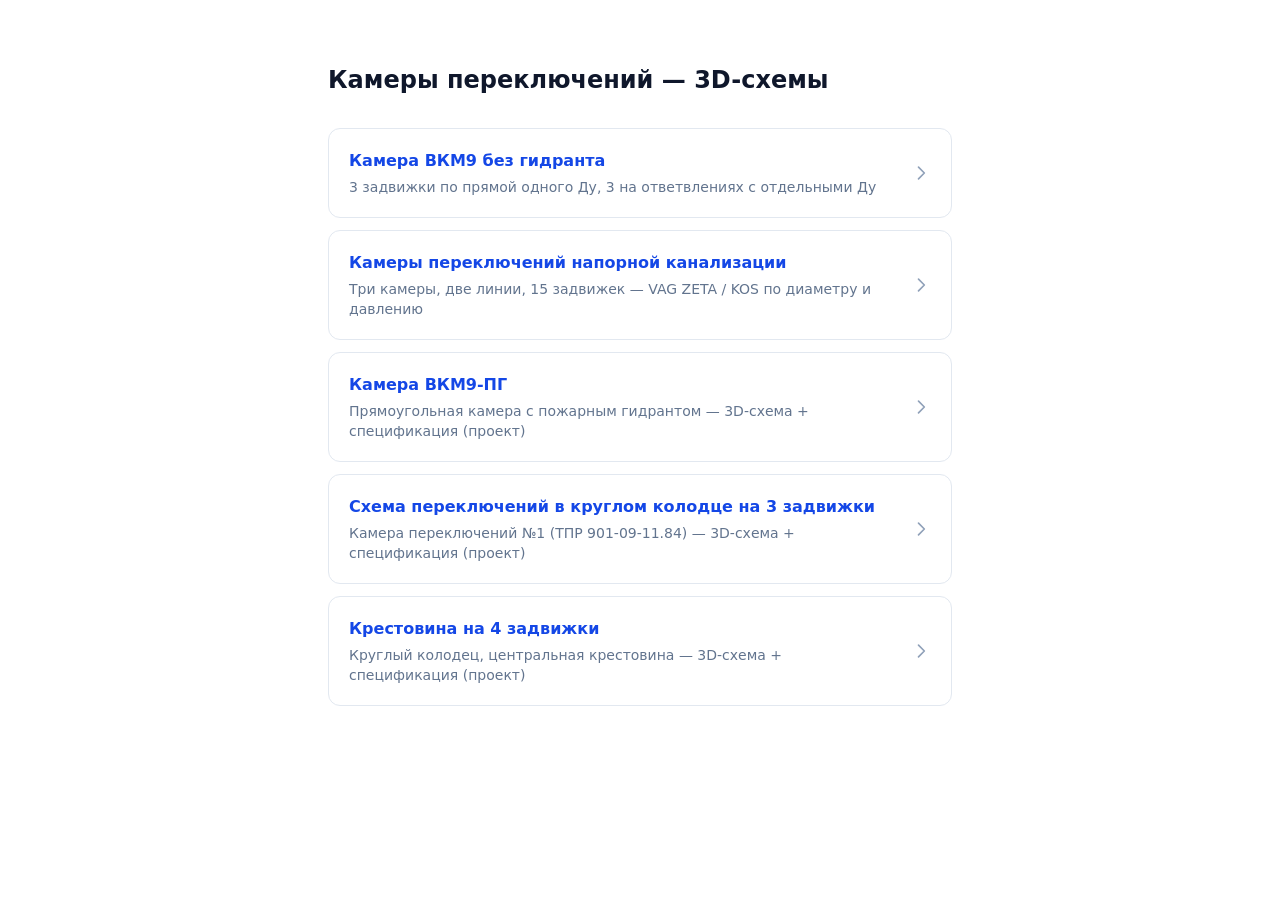
==== commit b36148eb: "update" ====
--- a/index.html
+++ b/index.html
@@ -3,42 +3,42 @@
 	<head>
 		<meta charset="utf-8" />
 		<meta name="viewport" content="width=device-width, initial-scale=1" />
-		<meta http-equiv="content-security-policy" content="connect-src 'self'; script-src 'self' 'wasm-unsafe-eval' 'sha256-fyYiuzmsCgcYYWv2ouRcdEA41D3mRYfGOt1KCvc+ggg='; style-src 'self'; style-src-attr 'unsafe-hashes' 'sha256-S8qMpvofolR8Mpjy4kQvEm7m1q8clzU4dfDH0AmvZjo='">
-		<link href="./_app/immutable/entry/start.3H3OjCwK.js" rel="modulepreload">
-		<link href="./_app/immutable/chunks/D71kuq1r.js" rel="modulepreload">
-		<link href="./_app/immutable/chunks/B5ypNOM8.js" rel="modulepreload">
-		<link href="./_app/immutable/chunks/DebVKAHm.js" rel="modulepreload">
-		<link href="./_app/immutable/chunks/CLSplRdi.js" rel="modulepreload">
-		<link href="./_app/immutable/chunks/BBh5pQtQ.js" rel="modulepreload">
-		<link href="./_app/immutable/entry/app.DUzAUm4e.js" rel="modulepreload">
-		<link href="./_app/immutable/chunks/kx-hfMJo.js" rel="modulepreload">
-		<link href="./_app/immutable/chunks/B03Vv876.js" rel="modulepreload">
-		<link href="./_app/immutable/chunks/DzEMqF1G.js" rel="modulepreload">
-		<link href="./_app/immutable/chunks/Dp2uQS5i.js" rel="modulepreload">
-		<link href="./_app/immutable/nodes/0.BNe9wBfG.js" rel="modulepreload">
-		<link href="./_app/immutable/chunks/j9mS29FN.js" rel="modulepreload">
-		<link href="./_app/immutable/chunks/Dgiqawz7.js" rel="modulepreload">
-		<link href="./_app/immutable/nodes/2.DcP5tMyb.js" rel="modulepreload">
-		<link href="./_app/immutable/chunks/DllGklZ4.js" rel="modulepreload">
-		<link href="./_app/immutable/chunks/D6pDkl53.js" rel="modulepreload">
-		<link href="./_app/immutable/chunks/B1fIvIOI.js" rel="modulepreload">
+		<meta http-equiv="content-security-policy" content="connect-src 'self'; script-src 'self' 'wasm-unsafe-eval' 'sha256-T8VVnWy8FV2y7mcscgTwvlQk6IaSUX+nqSRiOQuzIxA='; style-src 'self'; style-src-attr 'unsafe-hashes' 'sha256-S8qMpvofolR8Mpjy4kQvEm7m1q8clzU4dfDH0AmvZjo='">
+		<link href="./_app/immutable/entry/start.Bl3HzgLw.js" rel="modulepreload">
+		<link href="./_app/immutable/chunks/Py-Yatmt.js" rel="modulepreload">
+		<link href="./_app/immutable/chunks/C0J38bbY.js" rel="modulepreload">
+		<link href="./_app/immutable/chunks/BZ0I0vTh.js" rel="modulepreload">
+		<link href="./_app/immutable/chunks/DFbqhAxg.js" rel="modulepreload">
+		<link href="./_app/immutable/chunks/Dc4M7EZW.js" rel="modulepreload">
+		<link href="./_app/immutable/entry/app.C0ofBJCc.js" rel="modulepreload">
+		<link href="./_app/immutable/chunks/BSWpGHvI.js" rel="modulepreload">
+		<link href="./_app/immutable/chunks/BZGlyCuc.js" rel="modulepreload">
+		<link href="./_app/immutable/chunks/aoc7Od6G.js" rel="modulepreload">
+		<link href="./_app/immutable/chunks/B2gcBFnU.js" rel="modulepreload">
+		<link href="./_app/immutable/nodes/0.CW2hj_id.js" rel="modulepreload">
+		<link href="./_app/immutable/chunks/Gl92kJU0.js" rel="modulepreload">
+		<link href="./_app/immutable/chunks/WSWjk5T_.js" rel="modulepreload">
+		<link href="./_app/immutable/nodes/2.B9JLSpDX.js" rel="modulepreload">
+		<link href="./_app/immutable/chunks/Cu9WMRYE.js" rel="modulepreload">
+		<link href="./_app/immutable/chunks/BDG2IuP7.js" rel="modulepreload">
+		<link href="./_app/immutable/chunks/KskCwd2w.js" rel="modulepreload">
 		<!--12qhfyh--><link rel="icon" href="[data-uri]"/><!----><!--1uha8ag--><meta name="robots" content="noindex"/><!----><title>АрмРасчет 2 — предпросмотр</title>
-		<link href="./_app/immutable/assets/0.DI2bNwGp.css" rel="stylesheet">
+		<link href="./_app/immutable/assets/0.vC3Wgfyt.css" rel="stylesheet">
 	</head>
 	<body data-sveltekit-preload-data="hover">
-		<div class="sk-body"><!--[--><!--[0--><!--[--><!--[--><main class="mx-auto max-w-2xl px-6 py-16 text-slate-800"><h1 class="text-2xl font-semibold text-slate-900">Камеры переключений — 3D-схемы</h1> <div class="mt-8 flex flex-col gap-3"><!--[--><a href="./sewage/" class="group flex items-center justify-between gap-4 rounded-xl border border-slate-200 bg-white p-5 transition-all hover:border-blue-600 hover:bg-blue-50 hover:shadow-sm"><span class="min-w-0"><span class="block font-semibold text-blue-700 group-hover:text-blue-800">Камеры переключений напорной канализации</span> <span class="mt-1 block text-sm text-slate-500">Три камеры, две линии, 15 задвижек — VAG ZETA / KOS по диаметру и давлению</span></span> <svg class="h-5 w-5 shrink-0 text-slate-400 transition-transform group-hover:translate-x-0.5 group-hover:text-blue-600" viewBox="0 0 24 24" fill="none" stroke="currentColor" stroke-width="2" stroke-linecap="round" stroke-linejoin="round" aria-hidden="true"><path d="m9 5 7 7-7 7"></path></svg></a><a href="./vkm9-pg/" class="group flex items-center justify-between gap-4 rounded-xl border border-slate-200 bg-white p-5 transition-all hover:border-blue-600 hover:bg-blue-50 hover:shadow-sm"><span class="min-w-0"><span class="block font-semibold text-blue-700 group-hover:text-blue-800">Камера ВКМ9-ПГ</span> <span class="mt-1 block text-sm text-slate-500">Прямоугольная камера с пожарным гидрантом — 3D-схема + спецификация (проект)</span></span> <svg class="h-5 w-5 shrink-0 text-slate-400 transition-transform group-hover:translate-x-0.5 group-hover:text-blue-600" viewBox="0 0 24 24" fill="none" stroke="currentColor" stroke-width="2" stroke-linecap="round" stroke-linejoin="round" aria-hidden="true"><path d="m9 5 7 7-7 7"></path></svg></a><a href="./kp1/" class="group flex items-center justify-between gap-4 rounded-xl border border-slate-200 bg-white p-5 transition-all hover:border-blue-600 hover:bg-blue-50 hover:shadow-sm"><span class="min-w-0"><span class="block font-semibold text-blue-700 group-hover:text-blue-800">Схема переключений в круглом колодце на 3 задвижки</span> <span class="mt-1 block text-sm text-slate-500">Камера переключений №1 (ТПР 901-09-11.84) — 3D-схема + спецификация (проект)</span></span> <svg class="h-5 w-5 shrink-0 text-slate-400 transition-transform group-hover:translate-x-0.5 group-hover:text-blue-600" viewBox="0 0 24 24" fill="none" stroke="currentColor" stroke-width="2" stroke-linecap="round" stroke-linejoin="round" aria-hidden="true"><path d="m9 5 7 7-7 7"></path></svg></a><a href="./cross/" class="group flex items-center justify-between gap-4 rounded-xl border border-slate-200 bg-white p-5 transition-all hover:border-blue-600 hover:bg-blue-50 hover:shadow-sm"><span class="min-w-0"><span class="block font-semibold text-blue-700 group-hover:text-blue-800">Крестовина на 4 задвижки</span> <span class="mt-1 block text-sm text-slate-500">Круглый колодец, центральная крестовина — 3D-схема + спецификация (проект)</span></span> <svg class="h-5 w-5 shrink-0 text-slate-400 transition-transform group-hover:translate-x-0.5 group-hover:text-blue-600" viewBox="0 0 24 24" fill="none" stroke="currentColor" stroke-width="2" stroke-linecap="round" stroke-linejoin="round" aria-hidden="true"><path d="m9 5 7 7-7 7"></path></svg></a><!--]--></div></main><!--]--><!----><!--]--><!--]--> <!--[-1--><!--]--><!--]-->
+		<div class="sk-body"><!--[--><!--[0--><!--[--><!--[--><main class="mx-auto max-w-2xl px-6 py-16 text-slate-800"><h1 class="text-2xl font-semibold text-slate-900">Камеры переключений — 3D-схемы</h1> <div class="mt-8 flex flex-col gap-3"><!--[--><a href="./vkm9/" class="group flex items-center justify-between gap-4 rounded-xl border border-slate-200 bg-white p-5 transition-all hover:border-blue-600 hover:bg-blue-50 hover:shadow-sm"><span class="min-w-0"><span class="block font-semibold text-blue-700 group-hover:text-blue-800">Камера ВКМ9 без гидранта</span> <span class="mt-1 block text-sm text-slate-500">3 задвижки по прямой одного Ду, 3 на ответвлениях с отдельными Ду</span></span> <svg class="h-5 w-5 shrink-0 text-slate-400 transition-transform group-hover:translate-x-0.5 group-hover:text-blue-600" viewBox="0 0 24 24" fill="none" stroke="currentColor" stroke-width="2" stroke-linecap="round" stroke-linejoin="round" aria-hidden="true"><path d="m9 5 7 7-7 7"></path></svg></a><a href="./sewage/" class="group flex items-center justify-between gap-4 rounded-xl border border-slate-200 bg-white p-5 transition-all hover:border-blue-600 hover:bg-blue-50 hover:shadow-sm"><span class="min-w-0"><span class="block font-semibold text-blue-700 group-hover:text-blue-800">Камеры переключений напорной канализации</span> <span class="mt-1 block text-sm text-slate-500">Три камеры, две линии, 15 задвижек — VAG ZETA / KOS по диаметру и давлению</span></span> <svg class="h-5 w-5 shrink-0 text-slate-400 transition-transform group-hover:translate-x-0.5 group-hover:text-blue-600" viewBox="0 0 24 24" fill="none" stroke="currentColor" stroke-width="2" stroke-linecap="round" stroke-linejoin="round" aria-hidden="true"><path d="m9 5 7 7-7 7"></path></svg></a><a href="./vkm9-pg/" class="group flex items-center justify-between gap-4 rounded-xl border border-slate-200 bg-white p-5 transition-all hover:border-blue-600 hover:bg-blue-50 hover:shadow-sm"><span class="min-w-0"><span class="block font-semibold text-blue-700 group-hover:text-blue-800">Камера ВКМ9-ПГ</span> <span class="mt-1 block text-sm text-slate-500">Прямоугольная камера с пожарным гидрантом — 3D-схема + спецификация (проект)</span></span> <svg class="h-5 w-5 shrink-0 text-slate-400 transition-transform group-hover:translate-x-0.5 group-hover:text-blue-600" viewBox="0 0 24 24" fill="none" stroke="currentColor" stroke-width="2" stroke-linecap="round" stroke-linejoin="round" aria-hidden="true"><path d="m9 5 7 7-7 7"></path></svg></a><a href="./kp1/" class="group flex items-center justify-between gap-4 rounded-xl border border-slate-200 bg-white p-5 transition-all hover:border-blue-600 hover:bg-blue-50 hover:shadow-sm"><span class="min-w-0"><span class="block font-semibold text-blue-700 group-hover:text-blue-800">Схема переключений в круглом колодце на 3 задвижки</span> <span class="mt-1 block text-sm text-slate-500">Камера переключений №1 (ТПР 901-09-11.84) — 3D-схема + спецификация (проект)</span></span> <svg class="h-5 w-5 shrink-0 text-slate-400 transition-transform group-hover:translate-x-0.5 group-hover:text-blue-600" viewBox="0 0 24 24" fill="none" stroke="currentColor" stroke-width="2" stroke-linecap="round" stroke-linejoin="round" aria-hidden="true"><path d="m9 5 7 7-7 7"></path></svg></a><a href="./cross/" class="group flex items-center justify-between gap-4 rounded-xl border border-slate-200 bg-white p-5 transition-all hover:border-blue-600 hover:bg-blue-50 hover:shadow-sm"><span class="min-w-0"><span class="block font-semibold text-blue-700 group-hover:text-blue-800">Крестовина на 4 задвижки</span> <span class="mt-1 block text-sm text-slate-500">Круглый колодец, центральная крестовина — 3D-схема + спецификация (проект)</span></span> <svg class="h-5 w-5 shrink-0 text-slate-400 transition-transform group-hover:translate-x-0.5 group-hover:text-blue-600" viewBox="0 0 24 24" fill="none" stroke="currentColor" stroke-width="2" stroke-linecap="round" stroke-linejoin="round" aria-hidden="true"><path d="m9 5 7 7-7 7"></path></svg></a><!--]--></div></main><!--]--><!----><!--]--><!--]--> <!--[-1--><!--]--><!--]-->
 			
 			<script>
 				{
-					__sveltekit_3hi9q = {
+					__sveltekit_bi0n6f = {
 						base: new URL(".", location).pathname.slice(0, -1)
 					};
 
 					const element = document.currentScript.parentElement;
 
 					Promise.all([
-						import("./_app/immutable/entry/start.3H3OjCwK.js"),
-						import("./_app/immutable/entry/app.DUzAUm4e.js")
+						import("./_app/immutable/entry/start.Bl3HzgLw.js"),
+						import("./_app/immutable/entry/app.C0ofBJCc.js")
 					]).then(([kit, app]) => {
 						kit.start(app, element, {
 							node_ids: [0, 2],
--- a/_app/immutable/assets/0.vC3Wgfyt.css
+++ b/_app/immutable/assets/0.vC3Wgfyt.css
@@ -0,0 +1 @@
+@layer properties{@supports (((-webkit-hyphens:none)) and (not (margin-trim:inline))) or ((-moz-orient:inline) and (not (color:rgb(from red r g b)))){*,:before,:after,::backdrop{--tw-rotate-x:initial;--tw-rotate-y:initial;--tw-rotate-z:initial;--tw-skew-x:initial;--tw-skew-y:initial;--tw-space-y-reverse:0;--tw-border-style:solid;--tw-leading:initial;--tw-font-weight:initial;--tw-tracking:initial;--tw-shadow:0 0 #0000;--tw-shadow-color:initial;--tw-shadow-alpha:100%;--tw-inset-shadow:0 0 #0000;--tw-inset-shadow-color:initial;--tw-inset-shadow-alpha:100%;--tw-ring-color:initial;--tw-ring-shadow:0 0 #0000;--tw-inset-ring-color:initial;--tw-inset-ring-shadow:0 0 #0000;--tw-ring-inset:initial;--tw-ring-offset-width:0px;--tw-ring-offset-color:#fff;--tw-ring-offset-shadow:0 0 #0000;--tw-blur:initial;--tw-brightness:initial;--tw-contrast:initial;--tw-grayscale:initial;--tw-hue-rotate:initial;--tw-invert:initial;--tw-opacity:initial;--tw-saturate:initial;--tw-sepia:initial;--tw-drop-shadow:initial;--tw-drop-shadow-color:initial;--tw-drop-shadow-alpha:100%;--tw-drop-shadow-size:initial;--tw-translate-x:0;--tw-translate-y:0;--tw-translate-z:0}}}@layer theme{:root,:host{--font-sans:ui-sans-serif, system-ui, sans-serif, "Apple Color Emoji", "Segoe UI Emoji", "Segoe UI Symbol", "Noto Color Emoji";--font-mono:ui-monospace, SFMono-Regular, Menlo, Monaco, Consolas, "Liberation Mono", "Courier New", monospace;--color-red-700:oklch(50.5% .213 27.518);--color-red-800:oklch(44.4% .177 26.899);--color-amber-800:oklch(47.3% .137 46.201);--color-blue-50:oklch(97% .014 254.604);--color-blue-200:oklch(88.2% .059 254.128);--color-blue-600:oklch(54.6% .245 262.881);--color-blue-700:oklch(48.8% .243 264.376);--color-blue-800:oklch(42.4% .199 265.638);--color-blue-900:oklch(37.9% .146 265.522);--color-slate-50:oklch(98.4% .003 247.858);--color-slate-100:oklch(96.8% .007 247.896);--color-slate-200:oklch(92.9% .013 255.508);--color-slate-300:oklch(86.9% .022 252.894);--color-slate-400:oklch(70.4% .04 256.788);--color-slate-500:oklch(55.4% .046 257.417);--color-slate-600:oklch(44.6% .043 257.281);--color-slate-700:oklch(37.2% .044 257.287);--color-slate-800:oklch(27.9% .041 260.031);--color-slate-900:oklch(20.8% .042 265.755);--color-gray-200:oklch(92.8% .006 264.531);--color-gray-300:oklch(87.2% .01 258.338);--color-gray-700:oklch(37.3% .034 259.733);--color-black:#000;--color-white:#fff;--spacing:.25rem;--container-2xl:42rem;--container-6xl:72rem;--text-xs:.75rem;--text-xs--line-height:calc(1 / .75);--text-sm:.875rem;--text-sm--line-height:calc(1.25 / .875);--text-base:1rem;--text-base--line-height: 1.5 ;--text-lg:1.125rem;--text-lg--line-height:calc(1.75 / 1.125);--text-xl:1.25rem;--text-xl--line-height:calc(1.75 / 1.25);--text-2xl:1.5rem;--text-2xl--line-height:calc(2 / 1.5);--font-weight-normal:400;--font-weight-medium:500;--font-weight-semibold:600;--font-weight-bold:700;--tracking-wider:.05em;--leading-tight:1.25;--leading-relaxed:1.625;--radius-md:.375rem;--radius-lg:.5rem;--radius-xl:.75rem;--default-transition-duration:.15s;--default-transition-timing-function:cubic-bezier(.4, 0, .2, 1);--default-font-family:var(--font-sans);--default-mono-font-family:var(--font-mono)}}@layer base{*,:after,:before,::backdrop{box-sizing:border-box;border:0 solid;margin:0;padding:0}::file-selector-button{box-sizing:border-box;border:0 solid;margin:0;padding:0}html,:host{-webkit-text-size-adjust:100%;tab-size:4;line-height:1.5;font-family:var(--default-font-family,ui-sans-serif, system-ui, sans-serif, "Apple Color Emoji", "Segoe UI Emoji", "Segoe UI Symbol", "Noto Color Emoji");font-feature-settings:var(--default-font-feature-settings,normal);font-variation-settings:var(--default-font-variation-settings,normal);-webkit-tap-highlight-color:transparent}hr{height:0;color:inherit;border-top-width:1px}abbr:where([title]){-webkit-text-decoration:underline dotted;text-decoration:underline dotted}h1,h2,h3,h4,h5,h6{font-size:inherit;font-weight:inherit}a{color:inherit;-webkit-text-decoration:inherit;text-decoration:inherit}b,strong{font-weight:bolder}code,kbd,samp,pre{font-family:var(--default-mono-font-family,ui-monospace, SFMono-Regular, Menlo, Monaco, Consolas, "Liberation Mono", "Courier New", monospace);font-feature-settings:var(--default-mono-font-feature-settings,normal);font-variation-settings:var(--default-mono-font-variation-settings,normal);font-size:1em}small{font-size:80%}sub,sup{vertical-align:baseline;font-size:75%;line-height:0;position:relative}sub{bottom:-.25em}sup{top:-.5em}table{text-indent:0;border-color:inherit;border-collapse:collapse}:-moz-focusring{outline:auto}progress{vertical-align:baseline}summary{display:list-item}ol,ul,menu{list-style:none}img,svg,video,canvas,audio,iframe,embed,object{vertical-align:middle;display:block}img,video{max-width:100%;height:auto}button,input,select,optgroup,textarea{font:inherit;font-feature-settings:inherit;font-variation-settings:inherit;letter-spacing:inherit;color:inherit;opacity:1;background-color:#0000;border-radius:0}::file-selector-button{font:inherit;font-feature-settings:inherit;font-variation-settings:inherit;letter-spacing:inherit;color:inherit;opacity:1;background-color:#0000;border-radius:0}:where(select:is([multiple],[size])) optgroup{font-weight:bolder}:where(select:is([multiple],[size])) optgroup option{padding-inline-start:20px}::file-selector-button{margin-inline-end:4px}::placeholder{opacity:1}@supports (not ((-webkit-appearance:-apple-pay-button))) or (contain-intrinsic-size:1px){::placeholder{color:currentColor}@supports (color:color-mix(in lab,red,red)){::placeholder{color:color-mix(in oklab,currentcolor 50%,transparent)}}}textarea{resize:vertical}::-webkit-search-decoration{-webkit-appearance:none}::-webkit-date-and-time-value{min-height:1lh;text-align:inherit}::-webkit-datetime-edit{display:inline-flex}::-webkit-datetime-edit-fields-wrapper{padding:0}::-webkit-datetime-edit{padding-block:0}::-webkit-datetime-edit-year-field{padding-block:0}::-webkit-datetime-edit-month-field{padding-block:0}::-webkit-datetime-edit-day-field{padding-block:0}::-webkit-datetime-edit-hour-field{padding-block:0}::-webkit-datetime-edit-minute-field{padding-block:0}::-webkit-datetime-edit-second-field{padding-block:0}::-webkit-datetime-edit-millisecond-field{padding-block:0}::-webkit-datetime-edit-meridiem-field{padding-block:0}::-webkit-calendar-picker-indicator{line-height:1}:-moz-ui-invalid{box-shadow:none}button,input:where([type=button],[type=reset],[type=submit]){appearance:button}::file-selector-button{appearance:button}::-webkit-inner-spin-button{height:auto}::-webkit-outer-spin-button{height:auto}[hidden]:where(:not([hidden=until-found])){display:none!important}}@layer components;@layer utilities{.pointer-events-none{pointer-events:none}.collapse{visibility:collapse}.invisible{visibility:hidden}.visible{visibility:visible}.absolute{position:absolute}.fixed{position:fixed}.relative{position:relative}.static{position:static}.z-10{z-index:10}.z-20{z-index:20}.container{width:100%}@media(min-width:40rem){.container{max-width:40rem}}@media(min-width:48rem){.container{max-width:48rem}}@media(min-width:64rem){.container{max-width:64rem}}@media(min-width:80rem){.container{max-width:80rem}}@media(min-width:96rem){.container{max-width:96rem}}.mx-auto{margin-inline:auto}.mt-1{margin-top:var(--spacing)}.mt-2{margin-top:calc(var(--spacing) * 2)}.mt-3{margin-top:calc(var(--spacing) * 3)}.mt-4{margin-top:calc(var(--spacing) * 4)}.mt-6{margin-top:calc(var(--spacing) * 6)}.mt-8{margin-top:calc(var(--spacing) * 8)}.mb-2{margin-bottom:calc(var(--spacing) * 2)}.mb-3{margin-bottom:calc(var(--spacing) * 3)}.mb-4{margin-bottom:calc(var(--spacing) * 4)}.mb-6{margin-bottom:calc(var(--spacing) * 6)}.mb-7{margin-bottom:calc(var(--spacing) * 7)}.box-border{box-sizing:border-box}.block{display:block}.contents{display:contents}.flex{display:flex}.grid{display:grid}.hidden{display:none}.inline{display:inline}.table{display:table}.h-5{height:calc(var(--spacing) * 5)}.h-\[65vh\]{height:65vh}.h-screen{height:100vh}.max-h-screen{max-height:100vh}.min-h-\[380px\]{min-height:380px}.min-h-\[420px\]{min-height:420px}.min-h-screen{min-height:100vh}.w-5{width:calc(var(--spacing) * 5)}.w-full{width:100%}.max-w-2xl{max-width:var(--container-2xl)}.max-w-6xl{max-width:var(--container-6xl)}.min-w-0{min-width:0}.flex-1{flex:1}.flex-\[0_0_20\%\]{flex:0 0 20%}.flex-\[0_0_80\%\]{flex:0 0 80%}.shrink{flex-shrink:1}.shrink-0{flex-shrink:0}.border-collapse{border-collapse:collapse}.origin-\[0\%_50\%\]{transform-origin:0%}.transform{transform:var(--tw-rotate-x,) var(--tw-rotate-y,) var(--tw-rotate-z,) var(--tw-skew-x,) var(--tw-skew-y,)}.cursor-pointer{cursor:pointer}.flex-col{flex-direction:column}.flex-wrap{flex-wrap:wrap}.items-baseline{align-items:baseline}.items-center{align-items:center}.items-start{align-items:flex-start}.justify-between{justify-content:space-between}.gap-2{gap:calc(var(--spacing) * 2)}.gap-3{gap:calc(var(--spacing) * 3)}.gap-4{gap:calc(var(--spacing) * 4)}.gap-\[0\.5px\]{gap:.5px}:where(.space-y-5>:not(:last-child)){--tw-space-y-reverse:0;margin-block-start:calc(calc(var(--spacing) * 5) * var(--tw-space-y-reverse));margin-block-end:calc(calc(var(--spacing) * 5) * calc(1 - var(--tw-space-y-reverse)))}.truncate{text-overflow:ellipsis;white-space:nowrap;overflow:hidden}.overflow-hidden{overflow:hidden}.overflow-visible{overflow:visible}.overflow-x-auto{overflow-x:auto}.overflow-y-auto{overflow-y:auto}.rounded{border-radius:.25rem}.rounded-full{border-radius:3.40282e38px}.rounded-lg{border-radius:var(--radius-lg)}.rounded-md{border-radius:var(--radius-md)}.rounded-xl{border-radius:var(--radius-xl)}.border{border-style:var(--tw-border-style);border-width:1px}.border-2{border-style:var(--tw-border-style);border-width:2px}.border-\[1\.5px\]{border-style:var(--tw-border-style);border-width:1.5px}.border-b{border-bottom-style:var(--tw-border-style);border-bottom-width:1px}.border-l-2{border-left-style:var(--tw-border-style);border-left-width:2px}.border-solid{--tw-border-style:solid;border-style:solid}.border-black{border-color:var(--color-black)}.border-blue-200{border-color:var(--color-blue-200)}.border-blue-600{border-color:var(--color-blue-600)}.border-blue-700{border-color:var(--color-blue-700)}.border-gray-200{border-color:var(--color-gray-200)}.border-gray-300{border-color:var(--color-gray-300)}.border-slate-100{border-color:var(--color-slate-100)}.border-slate-200{border-color:var(--color-slate-200)}.border-slate-300{border-color:var(--color-slate-300)}.bg-blue-50{background-color:var(--color-blue-50)}.bg-blue-50\/95{background-color:#eff6fff2}@supports (color:color-mix(in lab,red,red)){.bg-blue-50\/95{background-color:color-mix(in oklab,var(--color-blue-50) 95%,transparent)}}.bg-blue-700{background-color:var(--color-blue-700)}.bg-gray-200{background-color:var(--color-gray-200)}.bg-slate-50{background-color:var(--color-slate-50)}.bg-white{background-color:var(--color-white)}.bg-white\/95{background-color:#fffffff2}@supports (color:color-mix(in lab,red,red)){.bg-white\/95{background-color:color-mix(in oklab,var(--color-white) 95%,transparent)}}.p-4{padding:calc(var(--spacing) * 4)}.p-5{padding:calc(var(--spacing) * 5)}.p-6{padding:calc(var(--spacing) * 6)}.px-1{padding-inline:var(--spacing)}.px-2{padding-inline:calc(var(--spacing) * 2)}.px-2\.5{padding-inline:calc(var(--spacing) * 2.5)}.px-3{padding-inline:calc(var(--spacing) * 3)}.px-4{padding-inline:calc(var(--spacing) * 4)}.px-6{padding-inline:calc(var(--spacing) * 6)}.py-0\.5{padding-block:calc(var(--spacing) * .5)}.py-1{padding-block:var(--spacing)}.py-1\.5{padding-block:calc(var(--spacing) * 1.5)}.py-2{padding-block:calc(var(--spacing) * 2)}.py-2\.5{padding-block:calc(var(--spacing) * 2.5)}.py-3{padding-block:calc(var(--spacing) * 3)}.py-4{padding-block:calc(var(--spacing) * 4)}.py-6{padding-block:calc(var(--spacing) * 6)}.py-8{padding-block:calc(var(--spacing) * 8)}.py-10{padding-block:calc(var(--spacing) * 10)}.py-16{padding-block:calc(var(--spacing) * 16)}.pr-4{padding-right:calc(var(--spacing) * 4)}.pr-6{padding-right:calc(var(--spacing) * 6)}.pl-3{padding-left:calc(var(--spacing) * 3)}.text-left{text-align:left}.font-sans{font-family:var(--font-sans)}.text-2xl{font-size:var(--text-2xl);line-height:var(--tw-leading,var(--text-2xl--line-height))}.text-base{font-size:var(--text-base);line-height:var(--tw-leading,var(--text-base--line-height))}.text-lg{font-size:var(--text-lg);line-height:var(--tw-leading,var(--text-lg--line-height))}.text-sm{font-size:var(--text-sm);line-height:var(--tw-leading,var(--text-sm--line-height))}.text-xl{font-size:var(--text-xl);line-height:var(--tw-leading,var(--text-xl--line-height))}.text-xs{font-size:var(--text-xs);line-height:var(--tw-leading,var(--text-xs--line-height))}.text-\[10px\]{font-size:10px}.text-\[11px\]{font-size:11px}.text-\[13px\]{font-size:13px}.leading-relaxed{--tw-leading:var(--leading-relaxed);line-height:var(--leading-relaxed)}.leading-tight{--tw-leading:var(--leading-tight);line-height:var(--leading-tight)}.font-bold{--tw-font-weight:var(--font-weight-bold);font-weight:var(--font-weight-bold)}.font-medium{--tw-font-weight:var(--font-weight-medium);font-weight:var(--font-weight-medium)}.font-normal{--tw-font-weight:var(--font-weight-normal);font-weight:var(--font-weight-normal)}.font-semibold{--tw-font-weight:var(--font-weight-semibold);font-weight:var(--font-weight-semibold)}.tracking-wider{--tw-tracking:var(--tracking-wider);letter-spacing:var(--tracking-wider)}.whitespace-normal{white-space:normal}.whitespace-nowrap{white-space:nowrap}.text-amber-800{color:var(--color-amber-800)}.text-black{color:var(--color-black)}.text-blue-600{color:var(--color-blue-600)}.text-blue-700{color:var(--color-blue-700)}.text-blue-800{color:var(--color-blue-800)}.text-blue-900{color:var(--color-blue-900)}.text-gray-700{color:var(--color-gray-700)}.text-red-700{color:var(--color-red-700)}.text-red-800{color:var(--color-red-800)}.text-slate-400{color:var(--color-slate-400)}.text-slate-500{color:var(--color-slate-500)}.text-slate-600{color:var(--color-slate-600)}.text-slate-700{color:var(--color-slate-700)}.text-slate-800{color:var(--color-slate-800)}.text-slate-900{color:var(--color-slate-900)}.text-white{color:var(--color-white)}.lowercase{text-transform:lowercase}.uppercase{text-transform:uppercase}.shadow-\[0_1px_3px_rgba\(0\,0\,0\,0\.15\)\]{--tw-shadow:0 1px 3px var(--tw-shadow-color,#00000026);box-shadow:var(--tw-inset-shadow),var(--tw-inset-ring-shadow),var(--tw-ring-offset-shadow),var(--tw-ring-shadow),var(--tw-shadow)}.shadow-\[0_2px_4px_rgba\(0\,0\,0\,0\.15\)\]{--tw-shadow:0 2px 4px var(--tw-shadow-color,#00000026);box-shadow:var(--tw-inset-shadow),var(--tw-inset-ring-shadow),var(--tw-ring-offset-shadow),var(--tw-ring-shadow),var(--tw-shadow)}.filter{filter:var(--tw-blur,) var(--tw-brightness,) var(--tw-contrast,) var(--tw-grayscale,) var(--tw-hue-rotate,) var(--tw-invert,) var(--tw-saturate,) var(--tw-sepia,) var(--tw-drop-shadow,)}.transition-all{transition-property:all;transition-timing-function:var(--tw-ease,var(--default-transition-timing-function));transition-duration:var(--tw-duration,var(--default-transition-duration))}.transition-colors{transition-property:color,background-color,border-color,outline-color,text-decoration-color,fill,stroke,--tw-gradient-from,--tw-gradient-via,--tw-gradient-to;transition-timing-function:var(--tw-ease,var(--default-transition-timing-function));transition-duration:var(--tw-duration,var(--default-transition-duration))}.transition-transform{transition-property:transform,translate,scale,rotate;transition-timing-function:var(--tw-ease,var(--default-transition-timing-function));transition-duration:var(--tw-duration,var(--default-transition-duration))}.will-change-transform{will-change:transform}.select-none{-webkit-user-select:none;user-select:none}@media(hover:hover){.group-hover\:translate-x-0\.5:is(:where(.group):hover *){--tw-translate-x:calc(var(--spacing) * .5);translate:var(--tw-translate-x) var(--tw-translate-y)}.group-hover\:text-blue-600:is(:where(.group):hover *){color:var(--color-blue-600)}.group-hover\:text-blue-800:is(:where(.group):hover *){color:var(--color-blue-800)}.hover\:border-blue-600:hover{border-color:var(--color-blue-600)}.hover\:bg-blue-50:hover{background-color:var(--color-blue-50)}.hover\:bg-blue-600:hover{background-color:var(--color-blue-600)}.hover\:bg-blue-800:hover{background-color:var(--color-blue-800)}.hover\:bg-slate-50:hover{background-color:var(--color-slate-50)}.hover\:text-white:hover{color:var(--color-white)}.hover\:shadow-sm:hover{--tw-shadow:0 1px 3px 0 var(--tw-shadow-color,#0000001a), 0 1px 2px -1px var(--tw-shadow-color,#0000001a);box-shadow:var(--tw-inset-shadow),var(--tw-inset-ring-shadow),var(--tw-ring-offset-shadow),var(--tw-ring-shadow),var(--tw-shadow)}}.focus\:border-blue-600:focus{border-color:var(--color-blue-600)}.focus\:ring-3:focus{--tw-ring-shadow:var(--tw-ring-inset,) 0 0 0 calc(3px + var(--tw-ring-offset-width)) var(--tw-ring-color,currentcolor);box-shadow:var(--tw-inset-shadow),var(--tw-inset-ring-shadow),var(--tw-ring-offset-shadow),var(--tw-ring-shadow),var(--tw-shadow)}.focus\:ring-blue-600\/10:focus{--tw-ring-color:#155dfc1a}@supports (color:color-mix(in lab,red,red)){.focus\:ring-blue-600\/10:focus{--tw-ring-color:color-mix(in oklab, var(--color-blue-600) 10%, transparent)}}.focus\:outline-none:focus{--tw-outline-style:none;outline-style:none}@media(min-width:48rem){.md\:inline{display:inline}}@media(min-width:64rem){.lg\:h-screen{height:100vh}.lg\:min-h-\[600px\]{min-height:600px}.lg\:grid-cols-\[320px_minmax\(0\,1fr\)\]{grid-template-columns:320px minmax(0,1fr)}.lg\:border-r{border-right-style:var(--tw-border-style);border-right-width:1px}.lg\:border-b-0{border-bottom-style:var(--tw-border-style);border-bottom-width:0}}}.sk-body{display:contents}body{background-color:#fff;margin:0}@media print{.flex.flex-1,.no-print{display:none!important}body{background-color:#fff}}@property --tw-rotate-x{syntax:"*";inherits:false}@property --tw-rotate-y{syntax:"*";inherits:false}@property --tw-rotate-z{syntax:"*";inherits:false}@property --tw-skew-x{syntax:"*";inherits:false}@property --tw-skew-y{syntax:"*";inherits:false}@property --tw-space-y-reverse{syntax:"*";inherits:false;initial-value:0}@property --tw-border-style{syntax:"*";inherits:false;initial-value:solid}@property --tw-leading{syntax:"*";inherits:false}@property --tw-font-weight{syntax:"*";inherits:false}@property --tw-tracking{syntax:"*";inherits:false}@property --tw-shadow{syntax:"*";inherits:false;initial-value:0 0 #0000}@property --tw-shadow-color{syntax:"*";inherits:false}@property --tw-shadow-alpha{syntax:"<percentage>";inherits:false;initial-value:100%}@property --tw-inset-shadow{syntax:"*";inherits:false;initial-value:0 0 #0000}@property --tw-inset-shadow-color{syntax:"*";inherits:false}@property --tw-inset-shadow-alpha{syntax:"<percentage>";inherits:false;initial-value:100%}@property --tw-ring-color{syntax:"*";inherits:false}@property --tw-ring-shadow{syntax:"*";inherits:false;initial-value:0 0 #0000}@property --tw-inset-ring-color{syntax:"*";inherits:false}@property --tw-inset-ring-shadow{syntax:"*";inherits:false;initial-value:0 0 #0000}@property --tw-ring-inset{syntax:"*";inherits:false}@property --tw-ring-offset-width{syntax:"<length>";inherits:false;initial-value:0}@property --tw-ring-offset-color{syntax:"*";inherits:false;initial-value:#fff}@property --tw-ring-offset-shadow{syntax:"*";inherits:false;initial-value:0 0 #0000}@property --tw-blur{syntax:"*";inherits:false}@property --tw-brightness{syntax:"*";inherits:false}@property --tw-contrast{syntax:"*";inherits:false}@property --tw-grayscale{syntax:"*";inherits:false}@property --tw-hue-rotate{syntax:"*";inherits:false}@property --tw-invert{syntax:"*";inherits:false}@property --tw-opacity{syntax:"*";inherits:false}@property --tw-saturate{syntax:"*";inherits:false}@property --tw-sepia{syntax:"*";inherits:false}@property --tw-drop-shadow{syntax:"*";inherits:false}@property --tw-drop-shadow-color{syntax:"*";inherits:false}@property --tw-drop-shadow-alpha{syntax:"<percentage>";inherits:false;initial-value:100%}@property --tw-drop-shadow-size{syntax:"*";inherits:false}@property --tw-translate-x{syntax:"*";inherits:false;initial-value:0}@property --tw-translate-y{syntax:"*";inherits:false;initial-value:0}@property --tw-translate-z{syntax:"*";inherits:false;initial-value:0}
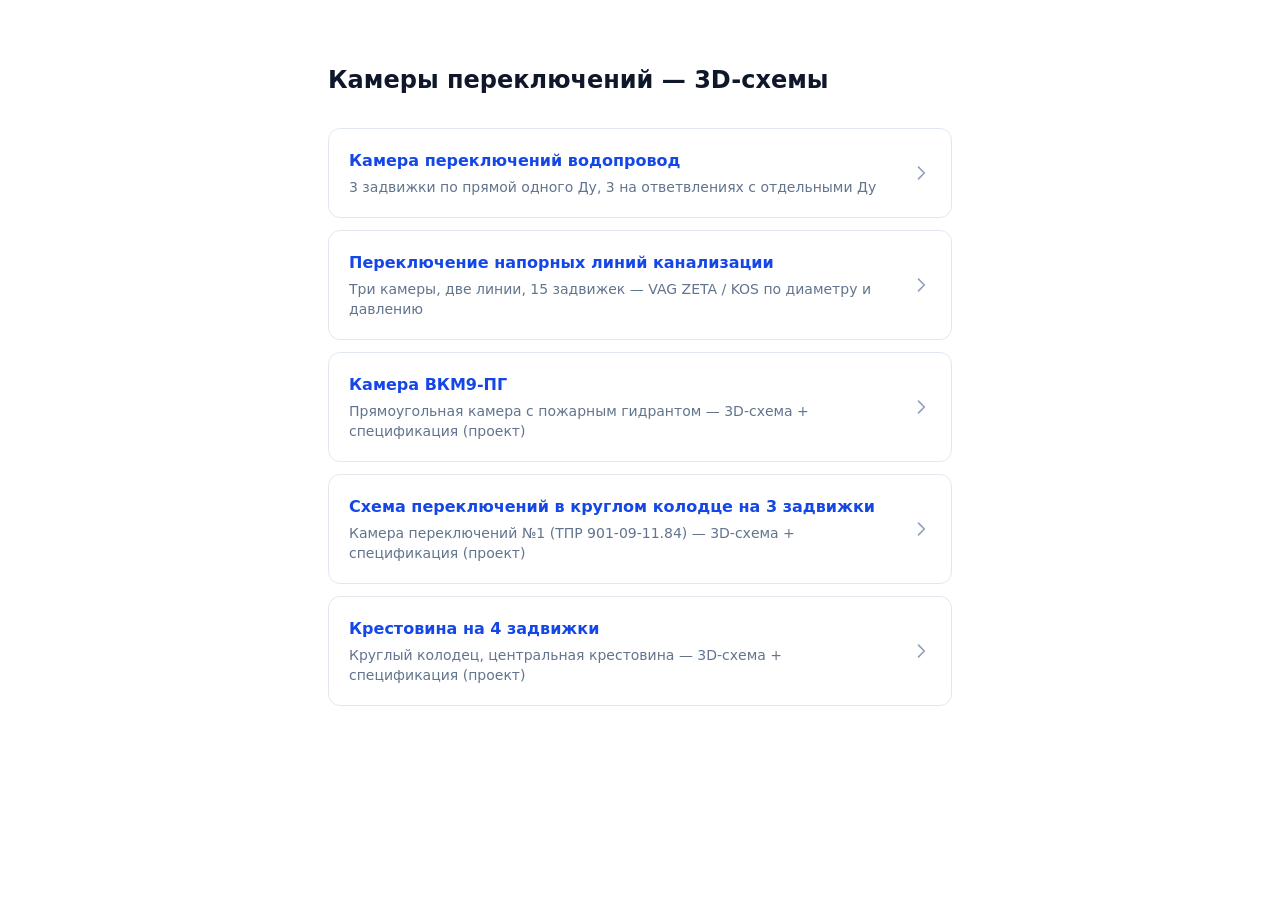
==== commit 5770f94f: "update" ====
--- a/index.html
+++ b/index.html
@@ -3,14 +3,14 @@
 	<head>
 		<meta charset="utf-8" />
 		<meta name="viewport" content="width=device-width, initial-scale=1" />
-		<meta http-equiv="content-security-policy" content="connect-src 'self'; script-src 'self' 'wasm-unsafe-eval' 'sha256-T8VVnWy8FV2y7mcscgTwvlQk6IaSUX+nqSRiOQuzIxA='; style-src 'self'; style-src-attr 'unsafe-hashes' 'sha256-S8qMpvofolR8Mpjy4kQvEm7m1q8clzU4dfDH0AmvZjo='">
-		<link href="./_app/immutable/entry/start.Bl3HzgLw.js" rel="modulepreload">
-		<link href="./_app/immutable/chunks/Py-Yatmt.js" rel="modulepreload">
+		<meta http-equiv="content-security-policy" content="connect-src 'self'; script-src 'self' 'wasm-unsafe-eval' 'sha256-xuntz6xptv0L3BWhmxqKrIavkjn4OxuKXL+1cKQ2WBM='; style-src 'self'; style-src-attr 'unsafe-hashes' 'sha256-S8qMpvofolR8Mpjy4kQvEm7m1q8clzU4dfDH0AmvZjo='">
+		<link href="./_app/immutable/entry/start.D-Yv3QgE.js" rel="modulepreload">
+		<link href="./_app/immutable/chunks/LIEECqZQ.js" rel="modulepreload">
 		<link href="./_app/immutable/chunks/C0J38bbY.js" rel="modulepreload">
 		<link href="./_app/immutable/chunks/BZ0I0vTh.js" rel="modulepreload">
-		<link href="./_app/immutable/chunks/DFbqhAxg.js" rel="modulepreload">
+		<link href="./_app/immutable/chunks/BzjYc9Kg.js" rel="modulepreload">
 		<link href="./_app/immutable/chunks/Dc4M7EZW.js" rel="modulepreload">
-		<link href="./_app/immutable/entry/app.C0ofBJCc.js" rel="modulepreload">
+		<link href="./_app/immutable/entry/app.DZ8-yru_.js" rel="modulepreload">
 		<link href="./_app/immutable/chunks/BSWpGHvI.js" rel="modulepreload">
 		<link href="./_app/immutable/chunks/BZGlyCuc.js" rel="modulepreload">
 		<link href="./_app/immutable/chunks/aoc7Od6G.js" rel="modulepreload">
@@ -18,7 +18,7 @@
 		<link href="./_app/immutable/nodes/0.CW2hj_id.js" rel="modulepreload">
 		<link href="./_app/immutable/chunks/Gl92kJU0.js" rel="modulepreload">
 		<link href="./_app/immutable/chunks/WSWjk5T_.js" rel="modulepreload">
-		<link href="./_app/immutable/nodes/2.B9JLSpDX.js" rel="modulepreload">
+		<link href="./_app/immutable/nodes/2.Cr1hXo_0.js" rel="modulepreload">
 		<link href="./_app/immutable/chunks/Cu9WMRYE.js" rel="modulepreload">
 		<link href="./_app/immutable/chunks/BDG2IuP7.js" rel="modulepreload">
 		<link href="./_app/immutable/chunks/KskCwd2w.js" rel="modulepreload">
@@ -26,19 +26,19 @@
 		<link href="./_app/immutable/assets/0.vC3Wgfyt.css" rel="stylesheet">
 	</head>
 	<body data-sveltekit-preload-data="hover">
-		<div class="sk-body"><!--[--><!--[0--><!--[--><!--[--><main class="mx-auto max-w-2xl px-6 py-16 text-slate-800"><h1 class="text-2xl font-semibold text-slate-900">Камеры переключений — 3D-схемы</h1> <div class="mt-8 flex flex-col gap-3"><!--[--><a href="./vkm9/" class="group flex items-center justify-between gap-4 rounded-xl border border-slate-200 bg-white p-5 transition-all hover:border-blue-600 hover:bg-blue-50 hover:shadow-sm"><span class="min-w-0"><span class="block font-semibold text-blue-700 group-hover:text-blue-800">Камера ВКМ9 без гидранта</span> <span class="mt-1 block text-sm text-slate-500">3 задвижки по прямой одного Ду, 3 на ответвлениях с отдельными Ду</span></span> <svg class="h-5 w-5 shrink-0 text-slate-400 transition-transform group-hover:translate-x-0.5 group-hover:text-blue-600" viewBox="0 0 24 24" fill="none" stroke="currentColor" stroke-width="2" stroke-linecap="round" stroke-linejoin="round" aria-hidden="true"><path d="m9 5 7 7-7 7"></path></svg></a><a href="./sewage/" class="group flex items-center justify-between gap-4 rounded-xl border border-slate-200 bg-white p-5 transition-all hover:border-blue-600 hover:bg-blue-50 hover:shadow-sm"><span class="min-w-0"><span class="block font-semibold text-blue-700 group-hover:text-blue-800">Камеры переключений напорной канализации</span> <span class="mt-1 block text-sm text-slate-500">Три камеры, две линии, 15 задвижек — VAG ZETA / KOS по диаметру и давлению</span></span> <svg class="h-5 w-5 shrink-0 text-slate-400 transition-transform group-hover:translate-x-0.5 group-hover:text-blue-600" viewBox="0 0 24 24" fill="none" stroke="currentColor" stroke-width="2" stroke-linecap="round" stroke-linejoin="round" aria-hidden="true"><path d="m9 5 7 7-7 7"></path></svg></a><a href="./vkm9-pg/" class="group flex items-center justify-between gap-4 rounded-xl border border-slate-200 bg-white p-5 transition-all hover:border-blue-600 hover:bg-blue-50 hover:shadow-sm"><span class="min-w-0"><span class="block font-semibold text-blue-700 group-hover:text-blue-800">Камера ВКМ9-ПГ</span> <span class="mt-1 block text-sm text-slate-500">Прямоугольная камера с пожарным гидрантом — 3D-схема + спецификация (проект)</span></span> <svg class="h-5 w-5 shrink-0 text-slate-400 transition-transform group-hover:translate-x-0.5 group-hover:text-blue-600" viewBox="0 0 24 24" fill="none" stroke="currentColor" stroke-width="2" stroke-linecap="round" stroke-linejoin="round" aria-hidden="true"><path d="m9 5 7 7-7 7"></path></svg></a><a href="./kp1/" class="group flex items-center justify-between gap-4 rounded-xl border border-slate-200 bg-white p-5 transition-all hover:border-blue-600 hover:bg-blue-50 hover:shadow-sm"><span class="min-w-0"><span class="block font-semibold text-blue-700 group-hover:text-blue-800">Схема переключений в круглом колодце на 3 задвижки</span> <span class="mt-1 block text-sm text-slate-500">Камера переключений №1 (ТПР 901-09-11.84) — 3D-схема + спецификация (проект)</span></span> <svg class="h-5 w-5 shrink-0 text-slate-400 transition-transform group-hover:translate-x-0.5 group-hover:text-blue-600" viewBox="0 0 24 24" fill="none" stroke="currentColor" stroke-width="2" stroke-linecap="round" stroke-linejoin="round" aria-hidden="true"><path d="m9 5 7 7-7 7"></path></svg></a><a href="./cross/" class="group flex items-center justify-between gap-4 rounded-xl border border-slate-200 bg-white p-5 transition-all hover:border-blue-600 hover:bg-blue-50 hover:shadow-sm"><span class="min-w-0"><span class="block font-semibold text-blue-700 group-hover:text-blue-800">Крестовина на 4 задвижки</span> <span class="mt-1 block text-sm text-slate-500">Круглый колодец, центральная крестовина — 3D-схема + спецификация (проект)</span></span> <svg class="h-5 w-5 shrink-0 text-slate-400 transition-transform group-hover:translate-x-0.5 group-hover:text-blue-600" viewBox="0 0 24 24" fill="none" stroke="currentColor" stroke-width="2" stroke-linecap="round" stroke-linejoin="round" aria-hidden="true"><path d="m9 5 7 7-7 7"></path></svg></a><!--]--></div></main><!--]--><!----><!--]--><!--]--> <!--[-1--><!--]--><!--]-->
+		<div class="sk-body"><!--[--><!--[0--><!--[--><!--[--><main class="mx-auto max-w-2xl px-6 py-16 text-slate-800"><h1 class="text-2xl font-semibold text-slate-900">Камеры переключений — 3D-схемы</h1> <div class="mt-8 flex flex-col gap-3"><!--[--><a href="./vkm9/" class="group flex items-center justify-between gap-4 rounded-xl border border-slate-200 bg-white p-5 transition-all hover:border-blue-600 hover:bg-blue-50 hover:shadow-sm"><span class="min-w-0"><span class="block font-semibold text-blue-700 group-hover:text-blue-800">Камера переключений водопровод</span> <span class="mt-1 block text-sm text-slate-500">3 задвижки по прямой одного Ду, 3 на ответвлениях с отдельными Ду</span></span> <svg class="h-5 w-5 shrink-0 text-slate-400 transition-transform group-hover:translate-x-0.5 group-hover:text-blue-600" viewBox="0 0 24 24" fill="none" stroke="currentColor" stroke-width="2" stroke-linecap="round" stroke-linejoin="round" aria-hidden="true"><path d="m9 5 7 7-7 7"></path></svg></a><a href="./sewage/" class="group flex items-center justify-between gap-4 rounded-xl border border-slate-200 bg-white p-5 transition-all hover:border-blue-600 hover:bg-blue-50 hover:shadow-sm"><span class="min-w-0"><span class="block font-semibold text-blue-700 group-hover:text-blue-800">Переключение напорных линий канализации</span> <span class="mt-1 block text-sm text-slate-500">Три камеры, две линии, 15 задвижек — VAG ZETA / KOS по диаметру и давлению</span></span> <svg class="h-5 w-5 shrink-0 text-slate-400 transition-transform group-hover:translate-x-0.5 group-hover:text-blue-600" viewBox="0 0 24 24" fill="none" stroke="currentColor" stroke-width="2" stroke-linecap="round" stroke-linejoin="round" aria-hidden="true"><path d="m9 5 7 7-7 7"></path></svg></a><a href="./vkm9-pg/" class="group flex items-center justify-between gap-4 rounded-xl border border-slate-200 bg-white p-5 transition-all hover:border-blue-600 hover:bg-blue-50 hover:shadow-sm"><span class="min-w-0"><span class="block font-semibold text-blue-700 group-hover:text-blue-800">Камера ВКМ9-ПГ</span> <span class="mt-1 block text-sm text-slate-500">Прямоугольная камера с пожарным гидрантом — 3D-схема + спецификация (проект)</span></span> <svg class="h-5 w-5 shrink-0 text-slate-400 transition-transform group-hover:translate-x-0.5 group-hover:text-blue-600" viewBox="0 0 24 24" fill="none" stroke="currentColor" stroke-width="2" stroke-linecap="round" stroke-linejoin="round" aria-hidden="true"><path d="m9 5 7 7-7 7"></path></svg></a><a href="./kp1/" class="group flex items-center justify-between gap-4 rounded-xl border border-slate-200 bg-white p-5 transition-all hover:border-blue-600 hover:bg-blue-50 hover:shadow-sm"><span class="min-w-0"><span class="block font-semibold text-blue-700 group-hover:text-blue-800">Схема переключений в круглом колодце на 3 задвижки</span> <span class="mt-1 block text-sm text-slate-500">Камера переключений №1 (ТПР 901-09-11.84) — 3D-схема + спецификация (проект)</span></span> <svg class="h-5 w-5 shrink-0 text-slate-400 transition-transform group-hover:translate-x-0.5 group-hover:text-blue-600" viewBox="0 0 24 24" fill="none" stroke="currentColor" stroke-width="2" stroke-linecap="round" stroke-linejoin="round" aria-hidden="true"><path d="m9 5 7 7-7 7"></path></svg></a><a href="./cross/" class="group flex items-center justify-between gap-4 rounded-xl border border-slate-200 bg-white p-5 transition-all hover:border-blue-600 hover:bg-blue-50 hover:shadow-sm"><span class="min-w-0"><span class="block font-semibold text-blue-700 group-hover:text-blue-800">Крестовина на 4 задвижки</span> <span class="mt-1 block text-sm text-slate-500">Круглый колодец, центральная крестовина — 3D-схема + спецификация (проект)</span></span> <svg class="h-5 w-5 shrink-0 text-slate-400 transition-transform group-hover:translate-x-0.5 group-hover:text-blue-600" viewBox="0 0 24 24" fill="none" stroke="currentColor" stroke-width="2" stroke-linecap="round" stroke-linejoin="round" aria-hidden="true"><path d="m9 5 7 7-7 7"></path></svg></a><!--]--></div></main><!--]--><!----><!--]--><!--]--> <!--[-1--><!--]--><!--]-->
 			
 			<script>
 				{
-					__sveltekit_bi0n6f = {
+					__sveltekit_9qlfle = {
 						base: new URL(".", location).pathname.slice(0, -1)
 					};
 
 					const element = document.currentScript.parentElement;
 
 					Promise.all([
-						import("./_app/immutable/entry/start.Bl3HzgLw.js"),
-						import("./_app/immutable/entry/app.C0ofBJCc.js")
+						import("./_app/immutable/entry/start.D-Yv3QgE.js"),
+						import("./_app/immutable/entry/app.DZ8-yru_.js")
 					]).then(([kit, app]) => {
 						kit.start(app, element, {
 							node_ids: [0, 2],
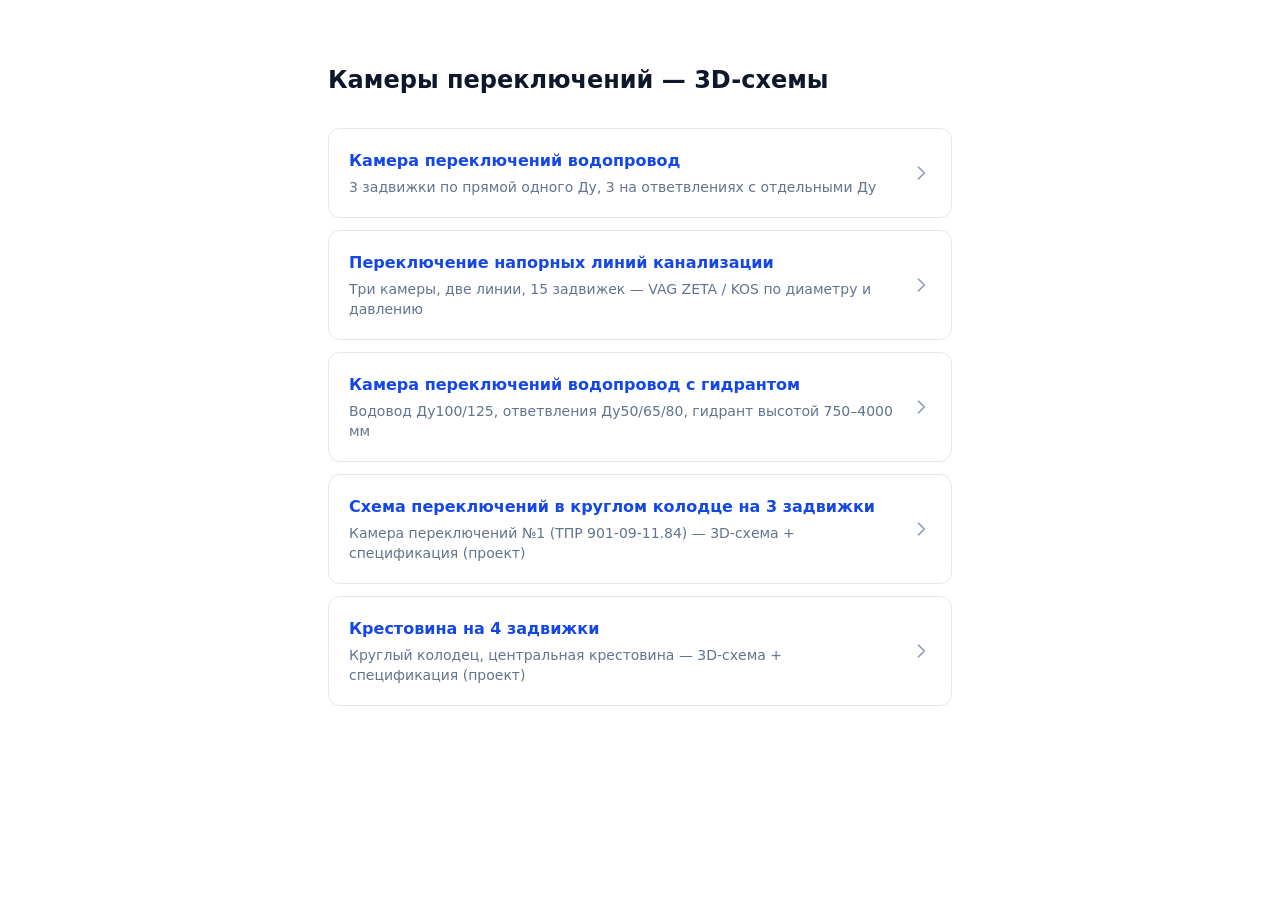
==== commit 68f6b3af: "update" ====
--- a/index.html
+++ b/index.html
@@ -3,42 +3,40 @@
 	<head>
 		<meta charset="utf-8" />
 		<meta name="viewport" content="width=device-width, initial-scale=1" />
-		<meta http-equiv="content-security-policy" content="connect-src 'self'; script-src 'self' 'wasm-unsafe-eval' 'sha256-xuntz6xptv0L3BWhmxqKrIavkjn4OxuKXL+1cKQ2WBM='; style-src 'self'; style-src-attr 'unsafe-hashes' 'sha256-S8qMpvofolR8Mpjy4kQvEm7m1q8clzU4dfDH0AmvZjo='">
-		<link href="./_app/immutable/entry/start.D-Yv3QgE.js" rel="modulepreload">
-		<link href="./_app/immutable/chunks/LIEECqZQ.js" rel="modulepreload">
-		<link href="./_app/immutable/chunks/C0J38bbY.js" rel="modulepreload">
-		<link href="./_app/immutable/chunks/BZ0I0vTh.js" rel="modulepreload">
-		<link href="./_app/immutable/chunks/BzjYc9Kg.js" rel="modulepreload">
-		<link href="./_app/immutable/chunks/Dc4M7EZW.js" rel="modulepreload">
-		<link href="./_app/immutable/entry/app.DZ8-yru_.js" rel="modulepreload">
-		<link href="./_app/immutable/chunks/BSWpGHvI.js" rel="modulepreload">
-		<link href="./_app/immutable/chunks/BZGlyCuc.js" rel="modulepreload">
-		<link href="./_app/immutable/chunks/aoc7Od6G.js" rel="modulepreload">
-		<link href="./_app/immutable/chunks/B2gcBFnU.js" rel="modulepreload">
-		<link href="./_app/immutable/nodes/0.CW2hj_id.js" rel="modulepreload">
-		<link href="./_app/immutable/chunks/Gl92kJU0.js" rel="modulepreload">
-		<link href="./_app/immutable/chunks/WSWjk5T_.js" rel="modulepreload">
-		<link href="./_app/immutable/nodes/2.Cr1hXo_0.js" rel="modulepreload">
-		<link href="./_app/immutable/chunks/Cu9WMRYE.js" rel="modulepreload">
-		<link href="./_app/immutable/chunks/BDG2IuP7.js" rel="modulepreload">
-		<link href="./_app/immutable/chunks/KskCwd2w.js" rel="modulepreload">
+		<meta http-equiv="content-security-policy" content="connect-src 'self'; script-src 'self' 'wasm-unsafe-eval' 'sha256-dUHvf7krGkMCzxTsqTlA9bd8kO6IS9esb99qj0YnFN0='; style-src 'self'; style-src-attr 'unsafe-hashes' 'sha256-S8qMpvofolR8Mpjy4kQvEm7m1q8clzU4dfDH0AmvZjo='">
+		<link href="./_app/immutable/entry/start.DwF3-US3.js" rel="modulepreload">
+		<link href="./_app/immutable/chunks/CcziFQMn.js" rel="modulepreload">
+		<link href="./_app/immutable/chunks/Bbt8oEfU.js" rel="modulepreload">
+		<link href="./_app/immutable/chunks/D2p-mOR4.js" rel="modulepreload">
+		<link href="./_app/immutable/chunks/CNCWOxZ2.js" rel="modulepreload">
+		<link href="./_app/immutable/entry/app.DswTlEwK.js" rel="modulepreload">
+		<link href="./_app/immutable/chunks/Dm9TPc0H.js" rel="modulepreload">
+		<link href="./_app/immutable/chunks/D8Wk_ay0.js" rel="modulepreload">
+		<link href="./_app/immutable/chunks/DJKB6IWv.js" rel="modulepreload">
+		<link href="./_app/immutable/chunks/B95jFj6D.js" rel="modulepreload">
+		<link href="./_app/immutable/nodes/0.BYB4kVcI.js" rel="modulepreload">
+		<link href="./_app/immutable/chunks/7KSeD4oG.js" rel="modulepreload">
+		<link href="./_app/immutable/chunks/CXr_hrpi.js" rel="modulepreload">
+		<link href="./_app/immutable/nodes/2.CGayTwJR.js" rel="modulepreload">
+		<link href="./_app/immutable/chunks/BQmsLyJN.js" rel="modulepreload">
+		<link href="./_app/immutable/chunks/Cz5ue3B4.js" rel="modulepreload">
 		<!--12qhfyh--><link rel="icon" href="[data-uri]"/><!----><!--1uha8ag--><meta name="robots" content="noindex"/><!----><title>АрмРасчет 2 — предпросмотр</title>
-		<link href="./_app/immutable/assets/0.vC3Wgfyt.css" rel="stylesheet">
+		<link href="./_app/immutable/assets/0.yEcwQphG.css" rel="stylesheet">
 	</head>
 	<body data-sveltekit-preload-data="hover">
-		<div class="sk-body"><!--[--><!--[0--><!--[--><!--[--><main class="mx-auto max-w-2xl px-6 py-16 text-slate-800"><h1 class="text-2xl font-semibold text-slate-900">Камеры переключений — 3D-схемы</h1> <div class="mt-8 flex flex-col gap-3"><!--[--><a href="./vkm9/" class="group flex items-center justify-between gap-4 rounded-xl border border-slate-200 bg-white p-5 transition-all hover:border-blue-600 hover:bg-blue-50 hover:shadow-sm"><span class="min-w-0"><span class="block font-semibold text-blue-700 group-hover:text-blue-800">Камера переключений водопровод</span> <span class="mt-1 block text-sm text-slate-500">3 задвижки по прямой одного Ду, 3 на ответвлениях с отдельными Ду</span></span> <svg class="h-5 w-5 shrink-0 text-slate-400 transition-transform group-hover:translate-x-0.5 group-hover:text-blue-600" viewBox="0 0 24 24" fill="none" stroke="currentColor" stroke-width="2" stroke-linecap="round" stroke-linejoin="round" aria-hidden="true"><path d="m9 5 7 7-7 7"></path></svg></a><a href="./sewage/" class="group flex items-center justify-between gap-4 rounded-xl border border-slate-200 bg-white p-5 transition-all hover:border-blue-600 hover:bg-blue-50 hover:shadow-sm"><span class="min-w-0"><span class="block font-semibold text-blue-700 group-hover:text-blue-800">Переключение напорных линий канализации</span> <span class="mt-1 block text-sm text-slate-500">Три камеры, две линии, 15 задвижек — VAG ZETA / KOS по диаметру и давлению</span></span> <svg class="h-5 w-5 shrink-0 text-slate-400 transition-transform group-hover:translate-x-0.5 group-hover:text-blue-600" viewBox="0 0 24 24" fill="none" stroke="currentColor" stroke-width="2" stroke-linecap="round" stroke-linejoin="round" aria-hidden="true"><path d="m9 5 7 7-7 7"></path></svg></a><a href="./vkm9-pg/" class="group flex items-center justify-between gap-4 rounded-xl border border-slate-200 bg-white p-5 transition-all hover:border-blue-600 hover:bg-blue-50 hover:shadow-sm"><span class="min-w-0"><span class="block font-semibold text-blue-700 group-hover:text-blue-800">Камера ВКМ9-ПГ</span> <span class="mt-1 block text-sm text-slate-500">Прямоугольная камера с пожарным гидрантом — 3D-схема + спецификация (проект)</span></span> <svg class="h-5 w-5 shrink-0 text-slate-400 transition-transform group-hover:translate-x-0.5 group-hover:text-blue-600" viewBox="0 0 24 24" fill="none" stroke="currentColor" stroke-width="2" stroke-linecap="round" stroke-linejoin="round" aria-hidden="true"><path d="m9 5 7 7-7 7"></path></svg></a><a href="./kp1/" class="group flex items-center justify-between gap-4 rounded-xl border border-slate-200 bg-white p-5 transition-all hover:border-blue-600 hover:bg-blue-50 hover:shadow-sm"><span class="min-w-0"><span class="block font-semibold text-blue-700 group-hover:text-blue-800">Схема переключений в круглом колодце на 3 задвижки</span> <span class="mt-1 block text-sm text-slate-500">Камера переключений №1 (ТПР 901-09-11.84) — 3D-схема + спецификация (проект)</span></span> <svg class="h-5 w-5 shrink-0 text-slate-400 transition-transform group-hover:translate-x-0.5 group-hover:text-blue-600" viewBox="0 0 24 24" fill="none" stroke="currentColor" stroke-width="2" stroke-linecap="round" stroke-linejoin="round" aria-hidden="true"><path d="m9 5 7 7-7 7"></path></svg></a><a href="./cross/" class="group flex items-center justify-between gap-4 rounded-xl border border-slate-200 bg-white p-5 transition-all hover:border-blue-600 hover:bg-blue-50 hover:shadow-sm"><span class="min-w-0"><span class="block font-semibold text-blue-700 group-hover:text-blue-800">Крестовина на 4 задвижки</span> <span class="mt-1 block text-sm text-slate-500">Круглый колодец, центральная крестовина — 3D-схема + спецификация (проект)</span></span> <svg class="h-5 w-5 shrink-0 text-slate-400 transition-transform group-hover:translate-x-0.5 group-hover:text-blue-600" viewBox="0 0 24 24" fill="none" stroke="currentColor" stroke-width="2" stroke-linecap="round" stroke-linejoin="round" aria-hidden="true"><path d="m9 5 7 7-7 7"></path></svg></a><!--]--></div></main><!--]--><!----><!--]--><!--]--> <!--[-1--><!--]--><!--]-->
+		<div class="sk-body"><!--[--><!--[0--><!--[--><!--[--><main class="mx-auto max-w-2xl px-6 py-16 text-slate-800"><h1 class="text-2xl font-semibold text-slate-900">Камеры переключений — 3D-схемы</h1> <div class="mt-8 flex flex-col gap-3"><!--[--><a href="./vkm9/" class="group flex items-center justify-between gap-4 rounded-xl border border-slate-200 bg-white p-5 transition-all hover:border-blue-600 hover:bg-blue-50 hover:shadow-sm"><span class="min-w-0"><span class="block font-semibold text-blue-700 group-hover:text-blue-800">Камера переключений водопровод</span> <span class="mt-1 block text-sm text-slate-500">3 задвижки по прямой одного Ду, 3 на ответвлениях с отдельными Ду</span></span> <svg class="h-5 w-5 shrink-0 text-slate-400 transition-transform group-hover:translate-x-0.5 group-hover:text-blue-600" viewBox="0 0 24 24" fill="none" stroke="currentColor" stroke-width="2" stroke-linecap="round" stroke-linejoin="round" aria-hidden="true"><path d="m9 5 7 7-7 7"></path></svg></a><a href="./sewage/" class="group flex items-center justify-between gap-4 rounded-xl border border-slate-200 bg-white p-5 transition-all hover:border-blue-600 hover:bg-blue-50 hover:shadow-sm"><span class="min-w-0"><span class="block font-semibold text-blue-700 group-hover:text-blue-800">Переключение напорных линий канализации</span> <span class="mt-1 block text-sm text-slate-500">Три камеры, две линии, 15 задвижек — VAG ZETA / KOS по диаметру и давлению</span></span> <svg class="h-5 w-5 shrink-0 text-slate-400 transition-transform group-hover:translate-x-0.5 group-hover:text-blue-600" viewBox="0 0 24 24" fill="none" stroke="currentColor" stroke-width="2" stroke-linecap="round" stroke-linejoin="round" aria-hidden="true"><path d="m9 5 7 7-7 7"></path></svg></a><a href="./vkm9-pg/" class="group flex items-center justify-between gap-4 rounded-xl border border-slate-200 bg-white p-5 transition-all hover:border-blue-600 hover:bg-blue-50 hover:shadow-sm"><span class="min-w-0"><span class="block font-semibold text-blue-700 group-hover:text-blue-800">Камера переключений водопровод с гидрантом</span> <span class="mt-1 block text-sm text-slate-500">Водовод Ду100/125, ответвления Ду50/65/80, гидрант высотой 750–4000 мм</span></span> <svg class="h-5 w-5 shrink-0 text-slate-400 transition-transform group-hover:translate-x-0.5 group-hover:text-blue-600" viewBox="0 0 24 24" fill="none" stroke="currentColor" stroke-width="2" stroke-linecap="round" stroke-linejoin="round" aria-hidden="true"><path d="m9 5 7 7-7 7"></path></svg></a><a href="./kp1/" class="group flex items-center justify-between gap-4 rounded-xl border border-slate-200 bg-white p-5 transition-all hover:border-blue-600 hover:bg-blue-50 hover:shadow-sm"><span class="min-w-0"><span class="block font-semibold text-blue-700 group-hover:text-blue-800">Схема переключений в круглом колодце на 3 задвижки</span> <span class="mt-1 block text-sm text-slate-500">Камера переключений №1 (ТПР 901-09-11.84) — 3D-схема + спецификация (проект)</span></span> <svg class="h-5 w-5 shrink-0 text-slate-400 transition-transform group-hover:translate-x-0.5 group-hover:text-blue-600" viewBox="0 0 24 24" fill="none" stroke="currentColor" stroke-width="2" stroke-linecap="round" stroke-linejoin="round" aria-hidden="true"><path d="m9 5 7 7-7 7"></path></svg></a><a href="./cross/" class="group flex items-center justify-between gap-4 rounded-xl border border-slate-200 bg-white p-5 transition-all hover:border-blue-600 hover:bg-blue-50 hover:shadow-sm"><span class="min-w-0"><span class="block font-semibold text-blue-700 group-hover:text-blue-800">Крестовина на 4 задвижки</span> <span class="mt-1 block text-sm text-slate-500">Круглый колодец, центральная крестовина — 3D-схема + спецификация (проект)</span></span> <svg class="h-5 w-5 shrink-0 text-slate-400 transition-transform group-hover:translate-x-0.5 group-hover:text-blue-600" viewBox="0 0 24 24" fill="none" stroke="currentColor" stroke-width="2" stroke-linecap="round" stroke-linejoin="round" aria-hidden="true"><path d="m9 5 7 7-7 7"></path></svg></a><!--]--></div></main><!--]--><!----><!--]--><!--]--> <!--[-1--><!--]--><!--]-->
 			
 			<script>
 				{
-					__sveltekit_9qlfle = {
+					__sveltekit_1ybfnby = {
 						base: new URL(".", location).pathname.slice(0, -1)
 					};
 
 					const element = document.currentScript.parentElement;
 
 					Promise.all([
-						import("./_app/immutable/entry/start.D-Yv3QgE.js"),
-						import("./_app/immutable/entry/app.DZ8-yru_.js")
+						import("./_app/immutable/entry/start.DwF3-US3.js"),
+						import("./_app/immutable/entry/app.DswTlEwK.js")
 					]).then(([kit, app]) => {
 						kit.start(app, element, {
 							node_ids: [0, 2],
--- a/_app/immutable/assets/0.yEcwQphG.css
+++ b/_app/immutable/assets/0.yEcwQphG.css
@@ -0,0 +1 @@
+@layer properties{@supports (((-webkit-hyphens:none)) and (not (margin-trim:inline))) or ((-moz-orient:inline) and (not (color:rgb(from red r g b)))){*,:before,:after,::backdrop{--tw-rotate-x:initial;--tw-rotate-y:initial;--tw-rotate-z:initial;--tw-skew-x:initial;--tw-skew-y:initial;--tw-space-y-reverse:0;--tw-border-style:solid;--tw-leading:initial;--tw-font-weight:initial;--tw-tracking:initial;--tw-shadow:0 0 #0000;--tw-shadow-color:initial;--tw-shadow-alpha:100%;--tw-inset-shadow:0 0 #0000;--tw-inset-shadow-color:initial;--tw-inset-shadow-alpha:100%;--tw-ring-color:initial;--tw-ring-shadow:0 0 #0000;--tw-inset-ring-color:initial;--tw-inset-ring-shadow:0 0 #0000;--tw-ring-inset:initial;--tw-ring-offset-width:0px;--tw-ring-offset-color:#fff;--tw-ring-offset-shadow:0 0 #0000;--tw-blur:initial;--tw-brightness:initial;--tw-contrast:initial;--tw-grayscale:initial;--tw-hue-rotate:initial;--tw-invert:initial;--tw-opacity:initial;--tw-saturate:initial;--tw-sepia:initial;--tw-drop-shadow:initial;--tw-drop-shadow-color:initial;--tw-drop-shadow-alpha:100%;--tw-drop-shadow-size:initial;--tw-translate-x:0;--tw-translate-y:0;--tw-translate-z:0}}}@layer theme{:root,:host{--font-sans:ui-sans-serif, system-ui, sans-serif, "Apple Color Emoji", "Segoe UI Emoji", "Segoe UI Symbol", "Noto Color Emoji";--font-mono:ui-monospace, SFMono-Regular, Menlo, Monaco, Consolas, "Liberation Mono", "Courier New", monospace;--color-red-700:oklch(50.5% .213 27.518);--color-red-800:oklch(44.4% .177 26.899);--color-amber-800:oklch(47.3% .137 46.201);--color-blue-50:oklch(97% .014 254.604);--color-blue-200:oklch(88.2% .059 254.128);--color-blue-600:oklch(54.6% .245 262.881);--color-blue-700:oklch(48.8% .243 264.376);--color-blue-800:oklch(42.4% .199 265.638);--color-blue-900:oklch(37.9% .146 265.522);--color-slate-50:oklch(98.4% .003 247.858);--color-slate-100:oklch(96.8% .007 247.896);--color-slate-200:oklch(92.9% .013 255.508);--color-slate-300:oklch(86.9% .022 252.894);--color-slate-400:oklch(70.4% .04 256.788);--color-slate-500:oklch(55.4% .046 257.417);--color-slate-600:oklch(44.6% .043 257.281);--color-slate-700:oklch(37.2% .044 257.287);--color-slate-800:oklch(27.9% .041 260.031);--color-slate-900:oklch(20.8% .042 265.755);--color-gray-200:oklch(92.8% .006 264.531);--color-gray-300:oklch(87.2% .01 258.338);--color-gray-700:oklch(37.3% .034 259.733);--color-black:#000;--color-white:#fff;--spacing:.25rem;--container-2xl:42rem;--container-6xl:72rem;--text-xs:.75rem;--text-xs--line-height:calc(1 / .75);--text-sm:.875rem;--text-sm--line-height:calc(1.25 / .875);--text-base:1rem;--text-base--line-height: 1.5 ;--text-lg:1.125rem;--text-lg--line-height:calc(1.75 / 1.125);--text-xl:1.25rem;--text-xl--line-height:calc(1.75 / 1.25);--text-2xl:1.5rem;--text-2xl--line-height:calc(2 / 1.5);--font-weight-normal:400;--font-weight-medium:500;--font-weight-semibold:600;--font-weight-bold:700;--tracking-wider:.05em;--leading-tight:1.25;--leading-relaxed:1.625;--radius-md:.375rem;--radius-lg:.5rem;--radius-xl:.75rem;--default-transition-duration:.15s;--default-transition-timing-function:cubic-bezier(.4, 0, .2, 1);--default-font-family:var(--font-sans);--default-mono-font-family:var(--font-mono)}}@layer base{*,:after,:before,::backdrop{box-sizing:border-box;border:0 solid;margin:0;padding:0}::file-selector-button{box-sizing:border-box;border:0 solid;margin:0;padding:0}html,:host{-webkit-text-size-adjust:100%;tab-size:4;line-height:1.5;font-family:var(--default-font-family,ui-sans-serif, system-ui, sans-serif, "Apple Color Emoji", "Segoe UI Emoji", "Segoe UI Symbol", "Noto Color Emoji");font-feature-settings:var(--default-font-feature-settings,normal);font-variation-settings:var(--default-font-variation-settings,normal);-webkit-tap-highlight-color:transparent}hr{height:0;color:inherit;border-top-width:1px}abbr:where([title]){-webkit-text-decoration:underline dotted;text-decoration:underline dotted}h1,h2,h3,h4,h5,h6{font-size:inherit;font-weight:inherit}a{color:inherit;-webkit-text-decoration:inherit;text-decoration:inherit}b,strong{font-weight:bolder}code,kbd,samp,pre{font-family:var(--default-mono-font-family,ui-monospace, SFMono-Regular, Menlo, Monaco, Consolas, "Liberation Mono", "Courier New", monospace);font-feature-settings:var(--default-mono-font-feature-settings,normal);font-variation-settings:var(--default-mono-font-variation-settings,normal);font-size:1em}small{font-size:80%}sub,sup{vertical-align:baseline;font-size:75%;line-height:0;position:relative}sub{bottom:-.25em}sup{top:-.5em}table{text-indent:0;border-color:inherit;border-collapse:collapse}:-moz-focusring{outline:auto}progress{vertical-align:baseline}summary{display:list-item}ol,ul,menu{list-style:none}img,svg,video,canvas,audio,iframe,embed,object{vertical-align:middle;display:block}img,video{max-width:100%;height:auto}button,input,select,optgroup,textarea{font:inherit;font-feature-settings:inherit;font-variation-settings:inherit;letter-spacing:inherit;color:inherit;opacity:1;background-color:#0000;border-radius:0}::file-selector-button{font:inherit;font-feature-settings:inherit;font-variation-settings:inherit;letter-spacing:inherit;color:inherit;opacity:1;background-color:#0000;border-radius:0}:where(select:is([multiple],[size])) optgroup{font-weight:bolder}:where(select:is([multiple],[size])) optgroup option{padding-inline-start:20px}::file-selector-button{margin-inline-end:4px}::placeholder{opacity:1}@supports (not ((-webkit-appearance:-apple-pay-button))) or (contain-intrinsic-size:1px){::placeholder{color:currentColor}@supports (color:color-mix(in lab,red,red)){::placeholder{color:color-mix(in oklab,currentcolor 50%,transparent)}}}textarea{resize:vertical}::-webkit-search-decoration{-webkit-appearance:none}::-webkit-date-and-time-value{min-height:1lh;text-align:inherit}::-webkit-datetime-edit{display:inline-flex}::-webkit-datetime-edit-fields-wrapper{padding:0}::-webkit-datetime-edit{padding-block:0}::-webkit-datetime-edit-year-field{padding-block:0}::-webkit-datetime-edit-month-field{padding-block:0}::-webkit-datetime-edit-day-field{padding-block:0}::-webkit-datetime-edit-hour-field{padding-block:0}::-webkit-datetime-edit-minute-field{padding-block:0}::-webkit-datetime-edit-second-field{padding-block:0}::-webkit-datetime-edit-millisecond-field{padding-block:0}::-webkit-datetime-edit-meridiem-field{padding-block:0}::-webkit-calendar-picker-indicator{line-height:1}:-moz-ui-invalid{box-shadow:none}button,input:where([type=button],[type=reset],[type=submit]){appearance:button}::file-selector-button{appearance:button}::-webkit-inner-spin-button{height:auto}::-webkit-outer-spin-button{height:auto}[hidden]:where(:not([hidden=until-found])){display:none!important}}@layer components;@layer utilities{.pointer-events-none{pointer-events:none}.collapse{visibility:collapse}.invisible{visibility:hidden}.visible{visibility:visible}.absolute{position:absolute}.fixed{position:fixed}.relative{position:relative}.static{position:static}.z-10{z-index:10}.z-20{z-index:20}.container{width:100%}@media(min-width:40rem){.container{max-width:40rem}}@media(min-width:48rem){.container{max-width:48rem}}@media(min-width:64rem){.container{max-width:64rem}}@media(min-width:80rem){.container{max-width:80rem}}@media(min-width:96rem){.container{max-width:96rem}}.mx-auto{margin-inline:auto}.mt-1{margin-top:var(--spacing)}.mt-2{margin-top:calc(var(--spacing) * 2)}.mt-3{margin-top:calc(var(--spacing) * 3)}.mt-4{margin-top:calc(var(--spacing) * 4)}.mt-6{margin-top:calc(var(--spacing) * 6)}.mt-8{margin-top:calc(var(--spacing) * 8)}.mb-2{margin-bottom:calc(var(--spacing) * 2)}.mb-3{margin-bottom:calc(var(--spacing) * 3)}.mb-4{margin-bottom:calc(var(--spacing) * 4)}.mb-6{margin-bottom:calc(var(--spacing) * 6)}.mb-7{margin-bottom:calc(var(--spacing) * 7)}.mb-8{margin-bottom:calc(var(--spacing) * 8)}.box-border{box-sizing:border-box}.block{display:block}.contents{display:contents}.flex{display:flex}.grid{display:grid}.hidden{display:none}.inline{display:inline}.table{display:table}.h-5{height:calc(var(--spacing) * 5)}.h-\[65vh\]{height:65vh}.h-screen{height:100vh}.max-h-screen{max-height:100vh}.min-h-\[380px\]{min-height:380px}.min-h-\[420px\]{min-height:420px}.min-h-screen{min-height:100vh}.w-5{width:calc(var(--spacing) * 5)}.w-full{width:100%}.max-w-2xl{max-width:var(--container-2xl)}.max-w-6xl{max-width:var(--container-6xl)}.min-w-0{min-width:0}.flex-1{flex:1}.flex-\[0_0_20\%\]{flex:0 0 20%}.flex-\[0_0_80\%\]{flex:0 0 80%}.shrink{flex-shrink:1}.shrink-0{flex-shrink:0}.border-collapse{border-collapse:collapse}.origin-\[0\%_50\%\]{transform-origin:0%}.transform{transform:var(--tw-rotate-x,) var(--tw-rotate-y,) var(--tw-rotate-z,) var(--tw-skew-x,) var(--tw-skew-y,)}.cursor-pointer{cursor:pointer}.flex-col{flex-direction:column}.flex-wrap{flex-wrap:wrap}.items-baseline{align-items:baseline}.items-center{align-items:center}.items-start{align-items:flex-start}.justify-between{justify-content:space-between}.gap-2{gap:calc(var(--spacing) * 2)}.gap-3{gap:calc(var(--spacing) * 3)}.gap-4{gap:calc(var(--spacing) * 4)}.gap-\[0\.5px\]{gap:.5px}:where(.space-y-5>:not(:last-child)){--tw-space-y-reverse:0;margin-block-start:calc(calc(var(--spacing) * 5) * var(--tw-space-y-reverse));margin-block-end:calc(calc(var(--spacing) * 5) * calc(1 - var(--tw-space-y-reverse)))}.truncate{text-overflow:ellipsis;white-space:nowrap;overflow:hidden}.overflow-hidden{overflow:hidden}.overflow-visible{overflow:visible}.overflow-x-auto{overflow-x:auto}.overflow-y-auto{overflow-y:auto}.rounded{border-radius:.25rem}.rounded-full{border-radius:3.40282e38px}.rounded-lg{border-radius:var(--radius-lg)}.rounded-md{border-radius:var(--radius-md)}.rounded-xl{border-radius:var(--radius-xl)}.border{border-style:var(--tw-border-style);border-width:1px}.border-2{border-style:var(--tw-border-style);border-width:2px}.border-\[1\.5px\]{border-style:var(--tw-border-style);border-width:1.5px}.border-b{border-bottom-style:var(--tw-border-style);border-bottom-width:1px}.border-l-2{border-left-style:var(--tw-border-style);border-left-width:2px}.border-solid{--tw-border-style:solid;border-style:solid}.border-black{border-color:var(--color-black)}.border-blue-200{border-color:var(--color-blue-200)}.border-blue-600{border-color:var(--color-blue-600)}.border-blue-700{border-color:var(--color-blue-700)}.border-gray-200{border-color:var(--color-gray-200)}.border-gray-300{border-color:var(--color-gray-300)}.border-slate-100{border-color:var(--color-slate-100)}.border-slate-200{border-color:var(--color-slate-200)}.border-slate-300{border-color:var(--color-slate-300)}.bg-blue-50{background-color:var(--color-blue-50)}.bg-blue-50\/95{background-color:#eff6fff2}@supports (color:color-mix(in lab,red,red)){.bg-blue-50\/95{background-color:color-mix(in oklab,var(--color-blue-50) 95%,transparent)}}.bg-blue-700{background-color:var(--color-blue-700)}.bg-gray-200{background-color:var(--color-gray-200)}.bg-slate-50{background-color:var(--color-slate-50)}.bg-white{background-color:var(--color-white)}.bg-white\/95{background-color:#fffffff2}@supports (color:color-mix(in lab,red,red)){.bg-white\/95{background-color:color-mix(in oklab,var(--color-white) 95%,transparent)}}.p-4{padding:calc(var(--spacing) * 4)}.p-5{padding:calc(var(--spacing) * 5)}.p-6{padding:calc(var(--spacing) * 6)}.px-1{padding-inline:var(--spacing)}.px-2{padding-inline:calc(var(--spacing) * 2)}.px-2\.5{padding-inline:calc(var(--spacing) * 2.5)}.px-3{padding-inline:calc(var(--spacing) * 3)}.px-4{padding-inline:calc(var(--spacing) * 4)}.px-6{padding-inline:calc(var(--spacing) * 6)}.py-0\.5{padding-block:calc(var(--spacing) * .5)}.py-1{padding-block:var(--spacing)}.py-1\.5{padding-block:calc(var(--spacing) * 1.5)}.py-2{padding-block:calc(var(--spacing) * 2)}.py-2\.5{padding-block:calc(var(--spacing) * 2.5)}.py-3{padding-block:calc(var(--spacing) * 3)}.py-4{padding-block:calc(var(--spacing) * 4)}.py-6{padding-block:calc(var(--spacing) * 6)}.py-8{padding-block:calc(var(--spacing) * 8)}.py-10{padding-block:calc(var(--spacing) * 10)}.py-16{padding-block:calc(var(--spacing) * 16)}.pr-4{padding-right:calc(var(--spacing) * 4)}.pr-6{padding-right:calc(var(--spacing) * 6)}.pl-3{padding-left:calc(var(--spacing) * 3)}.text-left{text-align:left}.font-sans{font-family:var(--font-sans)}.text-2xl{font-size:var(--text-2xl);line-height:var(--tw-leading,var(--text-2xl--line-height))}.text-base{font-size:var(--text-base);line-height:var(--tw-leading,var(--text-base--line-height))}.text-lg{font-size:var(--text-lg);line-height:var(--tw-leading,var(--text-lg--line-height))}.text-sm{font-size:var(--text-sm);line-height:var(--tw-leading,var(--text-sm--line-height))}.text-xl{font-size:var(--text-xl);line-height:var(--tw-leading,var(--text-xl--line-height))}.text-xs{font-size:var(--text-xs);line-height:var(--tw-leading,var(--text-xs--line-height))}.text-\[10px\]{font-size:10px}.text-\[11px\]{font-size:11px}.text-\[13px\]{font-size:13px}.leading-relaxed{--tw-leading:var(--leading-relaxed);line-height:var(--leading-relaxed)}.leading-tight{--tw-leading:var(--leading-tight);line-height:var(--leading-tight)}.font-bold{--tw-font-weight:var(--font-weight-bold);font-weight:var(--font-weight-bold)}.font-medium{--tw-font-weight:var(--font-weight-medium);font-weight:var(--font-weight-medium)}.font-normal{--tw-font-weight:var(--font-weight-normal);font-weight:var(--font-weight-normal)}.font-semibold{--tw-font-weight:var(--font-weight-semibold);font-weight:var(--font-weight-semibold)}.tracking-wider{--tw-tracking:var(--tracking-wider);letter-spacing:var(--tracking-wider)}.whitespace-normal{white-space:normal}.whitespace-nowrap{white-space:nowrap}.text-amber-800{color:var(--color-amber-800)}.text-black{color:var(--color-black)}.text-blue-600{color:var(--color-blue-600)}.text-blue-700{color:var(--color-blue-700)}.text-blue-800{color:var(--color-blue-800)}.text-blue-900{color:var(--color-blue-900)}.text-gray-700{color:var(--color-gray-700)}.text-red-700{color:var(--color-red-700)}.text-red-800{color:var(--color-red-800)}.text-slate-400{color:var(--color-slate-400)}.text-slate-500{color:var(--color-slate-500)}.text-slate-600{color:var(--color-slate-600)}.text-slate-700{color:var(--color-slate-700)}.text-slate-800{color:var(--color-slate-800)}.text-slate-900{color:var(--color-slate-900)}.text-white{color:var(--color-white)}.lowercase{text-transform:lowercase}.uppercase{text-transform:uppercase}.shadow-\[0_1px_3px_rgba\(0\,0\,0\,0\.15\)\]{--tw-shadow:0 1px 3px var(--tw-shadow-color,#00000026);box-shadow:var(--tw-inset-shadow),var(--tw-inset-ring-shadow),var(--tw-ring-offset-shadow),var(--tw-ring-shadow),var(--tw-shadow)}.shadow-\[0_2px_4px_rgba\(0\,0\,0\,0\.15\)\]{--tw-shadow:0 2px 4px var(--tw-shadow-color,#00000026);box-shadow:var(--tw-inset-shadow),var(--tw-inset-ring-shadow),var(--tw-ring-offset-shadow),var(--tw-ring-shadow),var(--tw-shadow)}.ring{--tw-ring-shadow:var(--tw-ring-inset,) 0 0 0 calc(1px + var(--tw-ring-offset-width)) var(--tw-ring-color,currentcolor);box-shadow:var(--tw-inset-shadow),var(--tw-inset-ring-shadow),var(--tw-ring-offset-shadow),var(--tw-ring-shadow),var(--tw-shadow)}.filter{filter:var(--tw-blur,) var(--tw-brightness,) var(--tw-contrast,) var(--tw-grayscale,) var(--tw-hue-rotate,) var(--tw-invert,) var(--tw-saturate,) var(--tw-sepia,) var(--tw-drop-shadow,)}.transition-all{transition-property:all;transition-timing-function:var(--tw-ease,var(--default-transition-timing-function));transition-duration:var(--tw-duration,var(--default-transition-duration))}.transition-colors{transition-property:color,background-color,border-color,outline-color,text-decoration-color,fill,stroke,--tw-gradient-from,--tw-gradient-via,--tw-gradient-to;transition-timing-function:var(--tw-ease,var(--default-transition-timing-function));transition-duration:var(--tw-duration,var(--default-transition-duration))}.transition-transform{transition-property:transform,translate,scale,rotate;transition-timing-function:var(--tw-ease,var(--default-transition-timing-function));transition-duration:var(--tw-duration,var(--default-transition-duration))}.will-change-transform{will-change:transform}.select-none{-webkit-user-select:none;user-select:none}@media(hover:hover){.group-hover\:translate-x-0\.5:is(:where(.group):hover *){--tw-translate-x:calc(var(--spacing) * .5);translate:var(--tw-translate-x) var(--tw-translate-y)}.group-hover\:text-blue-600:is(:where(.group):hover *){color:var(--color-blue-600)}.group-hover\:text-blue-800:is(:where(.group):hover *){color:var(--color-blue-800)}.hover\:border-blue-600:hover{border-color:var(--color-blue-600)}.hover\:bg-blue-50:hover{background-color:var(--color-blue-50)}.hover\:bg-blue-600:hover{background-color:var(--color-blue-600)}.hover\:bg-blue-800:hover{background-color:var(--color-blue-800)}.hover\:bg-slate-50:hover{background-color:var(--color-slate-50)}.hover\:text-white:hover{color:var(--color-white)}.hover\:shadow-sm:hover{--tw-shadow:0 1px 3px 0 var(--tw-shadow-color,#0000001a), 0 1px 2px -1px var(--tw-shadow-color,#0000001a);box-shadow:var(--tw-inset-shadow),var(--tw-inset-ring-shadow),var(--tw-ring-offset-shadow),var(--tw-ring-shadow),var(--tw-shadow)}}.focus\:border-blue-600:focus{border-color:var(--color-blue-600)}.focus\:ring-3:focus{--tw-ring-shadow:var(--tw-ring-inset,) 0 0 0 calc(3px + var(--tw-ring-offset-width)) var(--tw-ring-color,currentcolor);box-shadow:var(--tw-inset-shadow),var(--tw-inset-ring-shadow),var(--tw-ring-offset-shadow),var(--tw-ring-shadow),var(--tw-shadow)}.focus\:ring-blue-600\/10:focus{--tw-ring-color:#155dfc1a}@supports (color:color-mix(in lab,red,red)){.focus\:ring-blue-600\/10:focus{--tw-ring-color:color-mix(in oklab, var(--color-blue-600) 10%, transparent)}}.focus\:outline-none:focus{--tw-outline-style:none;outline-style:none}@media(min-width:48rem){.md\:inline{display:inline}}@media(min-width:64rem){.lg\:h-screen{height:100vh}.lg\:min-h-\[600px\]{min-height:600px}.lg\:grid-cols-\[320px_minmax\(0\,1fr\)\]{grid-template-columns:320px minmax(0,1fr)}.lg\:border-r{border-right-style:var(--tw-border-style);border-right-width:1px}.lg\:border-b-0{border-bottom-style:var(--tw-border-style);border-bottom-width:0}}}.sk-body{display:contents}body{background-color:#fff;margin:0}@media print{.flex.flex-1,.no-print{display:none!important}body{background-color:#fff}}@property --tw-rotate-x{syntax:"*";inherits:false}@property --tw-rotate-y{syntax:"*";inherits:false}@property --tw-rotate-z{syntax:"*";inherits:false}@property --tw-skew-x{syntax:"*";inherits:false}@property --tw-skew-y{syntax:"*";inherits:false}@property --tw-space-y-reverse{syntax:"*";inherits:false;initial-value:0}@property --tw-border-style{syntax:"*";inherits:false;initial-value:solid}@property --tw-leading{syntax:"*";inherits:false}@property --tw-font-weight{syntax:"*";inherits:false}@property --tw-tracking{syntax:"*";inherits:false}@property --tw-shadow{syntax:"*";inherits:false;initial-value:0 0 #0000}@property --tw-shadow-color{syntax:"*";inherits:false}@property --tw-shadow-alpha{syntax:"<percentage>";inherits:false;initial-value:100%}@property --tw-inset-shadow{syntax:"*";inherits:false;initial-value:0 0 #0000}@property --tw-inset-shadow-color{syntax:"*";inherits:false}@property --tw-inset-shadow-alpha{syntax:"<percentage>";inherits:false;initial-value:100%}@property --tw-ring-color{syntax:"*";inherits:false}@property --tw-ring-shadow{syntax:"*";inherits:false;initial-value:0 0 #0000}@property --tw-inset-ring-color{syntax:"*";inherits:false}@property --tw-inset-ring-shadow{syntax:"*";inherits:false;initial-value:0 0 #0000}@property --tw-ring-inset{syntax:"*";inherits:false}@property --tw-ring-offset-width{syntax:"<length>";inherits:false;initial-value:0}@property --tw-ring-offset-color{syntax:"*";inherits:false;initial-value:#fff}@property --tw-ring-offset-shadow{syntax:"*";inherits:false;initial-value:0 0 #0000}@property --tw-blur{syntax:"*";inherits:false}@property --tw-brightness{syntax:"*";inherits:false}@property --tw-contrast{syntax:"*";inherits:false}@property --tw-grayscale{syntax:"*";inherits:false}@property --tw-hue-rotate{syntax:"*";inherits:false}@property --tw-invert{syntax:"*";inherits:false}@property --tw-opacity{syntax:"*";inherits:false}@property --tw-saturate{syntax:"*";inherits:false}@property --tw-sepia{syntax:"*";inherits:false}@property --tw-drop-shadow{syntax:"*";inherits:false}@property --tw-drop-shadow-color{syntax:"*";inherits:false}@property --tw-drop-shadow-alpha{syntax:"<percentage>";inherits:false;initial-value:100%}@property --tw-drop-shadow-size{syntax:"*";inherits:false}@property --tw-translate-x{syntax:"*";inherits:false;initial-value:0}@property --tw-translate-y{syntax:"*";inherits:false;initial-value:0}@property --tw-translate-z{syntax:"*";inherits:false;initial-value:0}
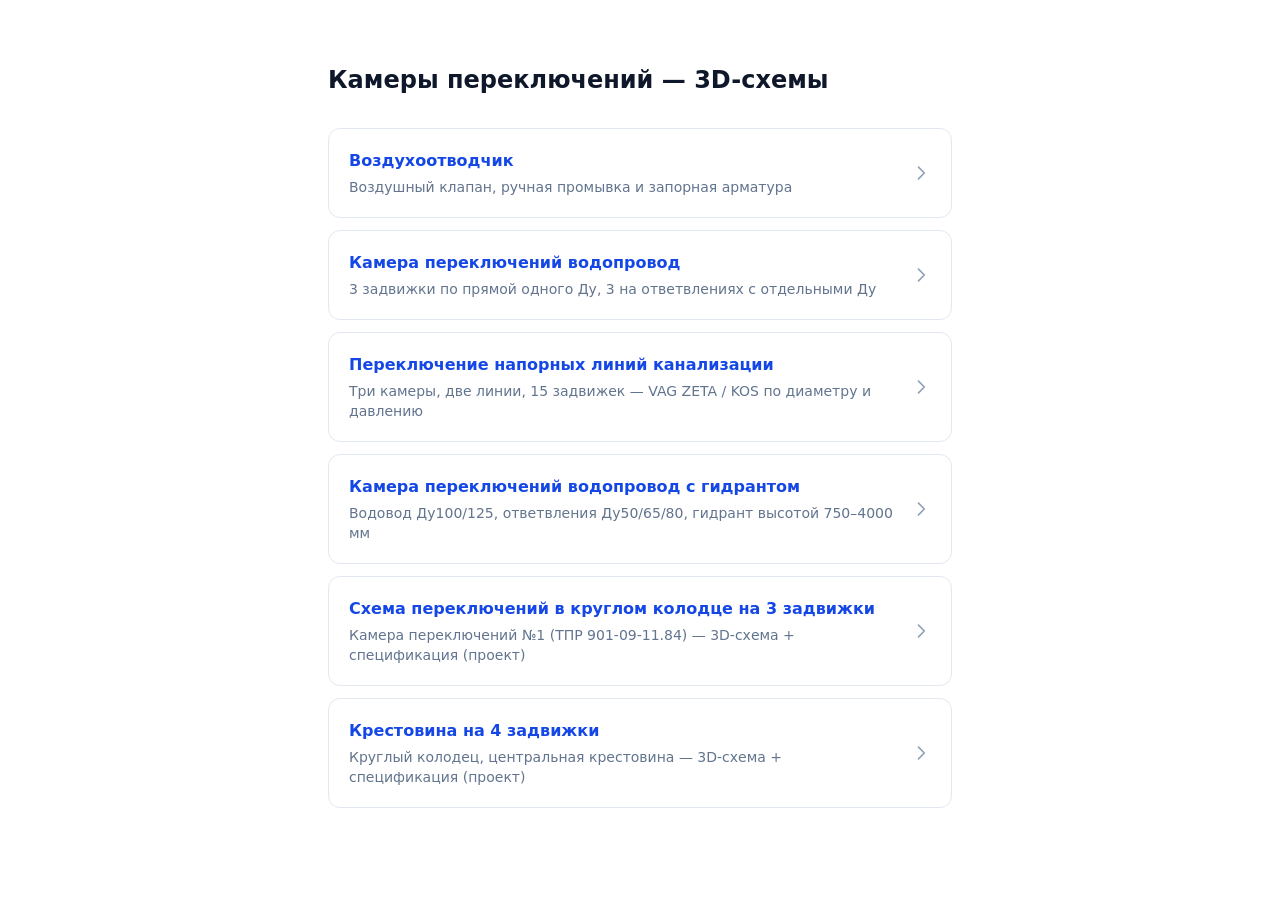
==== commit 877422c4: "feat: arismth" ====
--- a/index.html
+++ b/index.html
@@ -3,40 +3,40 @@
 	<head>
 		<meta charset="utf-8" />
 		<meta name="viewport" content="width=device-width, initial-scale=1" />
-		<meta http-equiv="content-security-policy" content="connect-src 'self'; script-src 'self' 'wasm-unsafe-eval' 'sha256-dUHvf7krGkMCzxTsqTlA9bd8kO6IS9esb99qj0YnFN0='; style-src 'self'; style-src-attr 'unsafe-hashes' 'sha256-S8qMpvofolR8Mpjy4kQvEm7m1q8clzU4dfDH0AmvZjo='">
-		<link href="./_app/immutable/entry/start.DwF3-US3.js" rel="modulepreload">
-		<link href="./_app/immutable/chunks/CcziFQMn.js" rel="modulepreload">
+		<meta http-equiv="content-security-policy" content="connect-src 'self'; script-src 'self' 'wasm-unsafe-eval' 'sha256-P7z/GwEpgD53zzeNok/ZjBN5nj1sbal7Y6o59GS1voA='; style-src 'self'; style-src-attr 'unsafe-hashes' 'sha256-S8qMpvofolR8Mpjy4kQvEm7m1q8clzU4dfDH0AmvZjo='">
+		<link href="./_app/immutable/entry/start.BclOwEVt.js" rel="modulepreload">
+		<link href="./_app/immutable/chunks/D4NfIPRR.js" rel="modulepreload">
 		<link href="./_app/immutable/chunks/Bbt8oEfU.js" rel="modulepreload">
 		<link href="./_app/immutable/chunks/D2p-mOR4.js" rel="modulepreload">
-		<link href="./_app/immutable/chunks/CNCWOxZ2.js" rel="modulepreload">
-		<link href="./_app/immutable/entry/app.DswTlEwK.js" rel="modulepreload">
+		<link href="./_app/immutable/chunks/Bw2qv6Ir.js" rel="modulepreload">
+		<link href="./_app/immutable/entry/app.DuaVyr2B.js" rel="modulepreload">
 		<link href="./_app/immutable/chunks/Dm9TPc0H.js" rel="modulepreload">
 		<link href="./_app/immutable/chunks/D8Wk_ay0.js" rel="modulepreload">
 		<link href="./_app/immutable/chunks/DJKB6IWv.js" rel="modulepreload">
 		<link href="./_app/immutable/chunks/B95jFj6D.js" rel="modulepreload">
-		<link href="./_app/immutable/nodes/0.BYB4kVcI.js" rel="modulepreload">
+		<link href="./_app/immutable/nodes/0.CyxuDnVv.js" rel="modulepreload">
 		<link href="./_app/immutable/chunks/7KSeD4oG.js" rel="modulepreload">
 		<link href="./_app/immutable/chunks/CXr_hrpi.js" rel="modulepreload">
-		<link href="./_app/immutable/nodes/2.CGayTwJR.js" rel="modulepreload">
+		<link href="./_app/immutable/nodes/2.IuYVrahX.js" rel="modulepreload">
 		<link href="./_app/immutable/chunks/BQmsLyJN.js" rel="modulepreload">
 		<link href="./_app/immutable/chunks/Cz5ue3B4.js" rel="modulepreload">
 		<!--12qhfyh--><link rel="icon" href="[data-uri]"/><!----><!--1uha8ag--><meta name="robots" content="noindex"/><!----><title>АрмРасчет 2 — предпросмотр</title>
-		<link href="./_app/immutable/assets/0.yEcwQphG.css" rel="stylesheet">
+		<link href="./_app/immutable/assets/0.CSQcbtP6.css" rel="stylesheet">
 	</head>
 	<body data-sveltekit-preload-data="hover">
-		<div class="sk-body"><!--[--><!--[0--><!--[--><!--[--><main class="mx-auto max-w-2xl px-6 py-16 text-slate-800"><h1 class="text-2xl font-semibold text-slate-900">Камеры переключений — 3D-схемы</h1> <div class="mt-8 flex flex-col gap-3"><!--[--><a href="./vkm9/" class="group flex items-center justify-between gap-4 rounded-xl border border-slate-200 bg-white p-5 transition-all hover:border-blue-600 hover:bg-blue-50 hover:shadow-sm"><span class="min-w-0"><span class="block font-semibold text-blue-700 group-hover:text-blue-800">Камера переключений водопровод</span> <span class="mt-1 block text-sm text-slate-500">3 задвижки по прямой одного Ду, 3 на ответвлениях с отдельными Ду</span></span> <svg class="h-5 w-5 shrink-0 text-slate-400 transition-transform group-hover:translate-x-0.5 group-hover:text-blue-600" viewBox="0 0 24 24" fill="none" stroke="currentColor" stroke-width="2" stroke-linecap="round" stroke-linejoin="round" aria-hidden="true"><path d="m9 5 7 7-7 7"></path></svg></a><a href="./sewage/" class="group flex items-center justify-between gap-4 rounded-xl border border-slate-200 bg-white p-5 transition-all hover:border-blue-600 hover:bg-blue-50 hover:shadow-sm"><span class="min-w-0"><span class="block font-semibold text-blue-700 group-hover:text-blue-800">Переключение напорных линий канализации</span> <span class="mt-1 block text-sm text-slate-500">Три камеры, две линии, 15 задвижек — VAG ZETA / KOS по диаметру и давлению</span></span> <svg class="h-5 w-5 shrink-0 text-slate-400 transition-transform group-hover:translate-x-0.5 group-hover:text-blue-600" viewBox="0 0 24 24" fill="none" stroke="currentColor" stroke-width="2" stroke-linecap="round" stroke-linejoin="round" aria-hidden="true"><path d="m9 5 7 7-7 7"></path></svg></a><a href="./vkm9-pg/" class="group flex items-center justify-between gap-4 rounded-xl border border-slate-200 bg-white p-5 transition-all hover:border-blue-600 hover:bg-blue-50 hover:shadow-sm"><span class="min-w-0"><span class="block font-semibold text-blue-700 group-hover:text-blue-800">Камера переключений водопровод с гидрантом</span> <span class="mt-1 block text-sm text-slate-500">Водовод Ду100/125, ответвления Ду50/65/80, гидрант высотой 750–4000 мм</span></span> <svg class="h-5 w-5 shrink-0 text-slate-400 transition-transform group-hover:translate-x-0.5 group-hover:text-blue-600" viewBox="0 0 24 24" fill="none" stroke="currentColor" stroke-width="2" stroke-linecap="round" stroke-linejoin="round" aria-hidden="true"><path d="m9 5 7 7-7 7"></path></svg></a><a href="./kp1/" class="group flex items-center justify-between gap-4 rounded-xl border border-slate-200 bg-white p-5 transition-all hover:border-blue-600 hover:bg-blue-50 hover:shadow-sm"><span class="min-w-0"><span class="block font-semibold text-blue-700 group-hover:text-blue-800">Схема переключений в круглом колодце на 3 задвижки</span> <span class="mt-1 block text-sm text-slate-500">Камера переключений №1 (ТПР 901-09-11.84) — 3D-схема + спецификация (проект)</span></span> <svg class="h-5 w-5 shrink-0 text-slate-400 transition-transform group-hover:translate-x-0.5 group-hover:text-blue-600" viewBox="0 0 24 24" fill="none" stroke="currentColor" stroke-width="2" stroke-linecap="round" stroke-linejoin="round" aria-hidden="true"><path d="m9 5 7 7-7 7"></path></svg></a><a href="./cross/" class="group flex items-center justify-between gap-4 rounded-xl border border-slate-200 bg-white p-5 transition-all hover:border-blue-600 hover:bg-blue-50 hover:shadow-sm"><span class="min-w-0"><span class="block font-semibold text-blue-700 group-hover:text-blue-800">Крестовина на 4 задвижки</span> <span class="mt-1 block text-sm text-slate-500">Круглый колодец, центральная крестовина — 3D-схема + спецификация (проект)</span></span> <svg class="h-5 w-5 shrink-0 text-slate-400 transition-transform group-hover:translate-x-0.5 group-hover:text-blue-600" viewBox="0 0 24 24" fill="none" stroke="currentColor" stroke-width="2" stroke-linecap="round" stroke-linejoin="round" aria-hidden="true"><path d="m9 5 7 7-7 7"></path></svg></a><!--]--></div></main><!--]--><!----><!--]--><!--]--> <!--[-1--><!--]--><!--]-->
+		<div class="sk-body"><!--[--><!--[0--><!--[--><!--[--><main class="mx-auto max-w-2xl px-6 py-16 text-slate-800"><h1 class="text-2xl font-semibold text-slate-900">Камеры переключений — 3D-схемы</h1> <div class="mt-8 flex flex-col gap-3"><!--[--><a href="./air-release/" class="group flex items-center justify-between gap-4 rounded-xl border border-slate-200 bg-white p-5 transition-all hover:border-blue-600 hover:bg-blue-50 hover:shadow-sm"><span class="min-w-0"><span class="block font-semibold text-blue-700 group-hover:text-blue-800">Воздухоотводчик</span> <span class="mt-1 block text-sm text-slate-500">Воздушный клапан, ручная промывка и запорная арматура</span></span> <svg class="h-5 w-5 shrink-0 text-slate-400 transition-transform group-hover:translate-x-0.5 group-hover:text-blue-600" viewBox="0 0 24 24" fill="none" stroke="currentColor" stroke-width="2" stroke-linecap="round" stroke-linejoin="round" aria-hidden="true"><path d="m9 5 7 7-7 7"></path></svg></a><a href="./vkm9/" class="group flex items-center justify-between gap-4 rounded-xl border border-slate-200 bg-white p-5 transition-all hover:border-blue-600 hover:bg-blue-50 hover:shadow-sm"><span class="min-w-0"><span class="block font-semibold text-blue-700 group-hover:text-blue-800">Камера переключений водопровод</span> <span class="mt-1 block text-sm text-slate-500">3 задвижки по прямой одного Ду, 3 на ответвлениях с отдельными Ду</span></span> <svg class="h-5 w-5 shrink-0 text-slate-400 transition-transform group-hover:translate-x-0.5 group-hover:text-blue-600" viewBox="0 0 24 24" fill="none" stroke="currentColor" stroke-width="2" stroke-linecap="round" stroke-linejoin="round" aria-hidden="true"><path d="m9 5 7 7-7 7"></path></svg></a><a href="./sewage/" class="group flex items-center justify-between gap-4 rounded-xl border border-slate-200 bg-white p-5 transition-all hover:border-blue-600 hover:bg-blue-50 hover:shadow-sm"><span class="min-w-0"><span class="block font-semibold text-blue-700 group-hover:text-blue-800">Переключение напорных линий канализации</span> <span class="mt-1 block text-sm text-slate-500">Три камеры, две линии, 15 задвижек — VAG ZETA / KOS по диаметру и давлению</span></span> <svg class="h-5 w-5 shrink-0 text-slate-400 transition-transform group-hover:translate-x-0.5 group-hover:text-blue-600" viewBox="0 0 24 24" fill="none" stroke="currentColor" stroke-width="2" stroke-linecap="round" stroke-linejoin="round" aria-hidden="true"><path d="m9 5 7 7-7 7"></path></svg></a><a href="./vkm9-pg/" class="group flex items-center justify-between gap-4 rounded-xl border border-slate-200 bg-white p-5 transition-all hover:border-blue-600 hover:bg-blue-50 hover:shadow-sm"><span class="min-w-0"><span class="block font-semibold text-blue-700 group-hover:text-blue-800">Камера переключений водопровод с гидрантом</span> <span class="mt-1 block text-sm text-slate-500">Водовод Ду100/125, ответвления Ду50/65/80, гидрант высотой 750–4000 мм</span></span> <svg class="h-5 w-5 shrink-0 text-slate-400 transition-transform group-hover:translate-x-0.5 group-hover:text-blue-600" viewBox="0 0 24 24" fill="none" stroke="currentColor" stroke-width="2" stroke-linecap="round" stroke-linejoin="round" aria-hidden="true"><path d="m9 5 7 7-7 7"></path></svg></a><a href="./kp1/" class="group flex items-center justify-between gap-4 rounded-xl border border-slate-200 bg-white p-5 transition-all hover:border-blue-600 hover:bg-blue-50 hover:shadow-sm"><span class="min-w-0"><span class="block font-semibold text-blue-700 group-hover:text-blue-800">Схема переключений в круглом колодце на 3 задвижки</span> <span class="mt-1 block text-sm text-slate-500">Камера переключений №1 (ТПР 901-09-11.84) — 3D-схема + спецификация (проект)</span></span> <svg class="h-5 w-5 shrink-0 text-slate-400 transition-transform group-hover:translate-x-0.5 group-hover:text-blue-600" viewBox="0 0 24 24" fill="none" stroke="currentColor" stroke-width="2" stroke-linecap="round" stroke-linejoin="round" aria-hidden="true"><path d="m9 5 7 7-7 7"></path></svg></a><a href="./cross/" class="group flex items-center justify-between gap-4 rounded-xl border border-slate-200 bg-white p-5 transition-all hover:border-blue-600 hover:bg-blue-50 hover:shadow-sm"><span class="min-w-0"><span class="block font-semibold text-blue-700 group-hover:text-blue-800">Крестовина на 4 задвижки</span> <span class="mt-1 block text-sm text-slate-500">Круглый колодец, центральная крестовина — 3D-схема + спецификация (проект)</span></span> <svg class="h-5 w-5 shrink-0 text-slate-400 transition-transform group-hover:translate-x-0.5 group-hover:text-blue-600" viewBox="0 0 24 24" fill="none" stroke="currentColor" stroke-width="2" stroke-linecap="round" stroke-linejoin="round" aria-hidden="true"><path d="m9 5 7 7-7 7"></path></svg></a><!--]--></div></main><!--]--><!----><!--]--><!--]--> <!--[-1--><!--]--><!--]-->
 			
 			<script>
 				{
-					__sveltekit_1ybfnby = {
+					__sveltekit_kif9w9 = {
 						base: new URL(".", location).pathname.slice(0, -1)
 					};
 
 					const element = document.currentScript.parentElement;
 
 					Promise.all([
-						import("./_app/immutable/entry/start.DwF3-US3.js"),
-						import("./_app/immutable/entry/app.DswTlEwK.js")
+						import("./_app/immutable/entry/start.BclOwEVt.js"),
+						import("./_app/immutable/entry/app.DuaVyr2B.js")
 					]).then(([kit, app]) => {
 						kit.start(app, element, {
 							node_ids: [0, 2],
--- a/_app/immutable/assets/0.CSQcbtP6.css
+++ b/_app/immutable/assets/0.CSQcbtP6.css
@@ -0,0 +1 @@
+@layer properties{@supports (((-webkit-hyphens:none)) and (not (margin-trim:inline))) or ((-moz-orient:inline) and (not (color:rgb(from red r g b)))){*,:before,:after,::backdrop{--tw-rotate-x:initial;--tw-rotate-y:initial;--tw-rotate-z:initial;--tw-skew-x:initial;--tw-skew-y:initial;--tw-space-y-reverse:0;--tw-border-style:solid;--tw-leading:initial;--tw-font-weight:initial;--tw-tracking:initial;--tw-shadow:0 0 #0000;--tw-shadow-color:initial;--tw-shadow-alpha:100%;--tw-inset-shadow:0 0 #0000;--tw-inset-shadow-color:initial;--tw-inset-shadow-alpha:100%;--tw-ring-color:initial;--tw-ring-shadow:0 0 #0000;--tw-inset-ring-color:initial;--tw-inset-ring-shadow:0 0 #0000;--tw-ring-inset:initial;--tw-ring-offset-width:0px;--tw-ring-offset-color:#fff;--tw-ring-offset-shadow:0 0 #0000;--tw-blur:initial;--tw-brightness:initial;--tw-contrast:initial;--tw-grayscale:initial;--tw-hue-rotate:initial;--tw-invert:initial;--tw-opacity:initial;--tw-saturate:initial;--tw-sepia:initial;--tw-drop-shadow:initial;--tw-drop-shadow-color:initial;--tw-drop-shadow-alpha:100%;--tw-drop-shadow-size:initial;--tw-translate-x:0;--tw-translate-y:0;--tw-translate-z:0}}}@layer theme{:root,:host{--font-sans:ui-sans-serif, system-ui, sans-serif, "Apple Color Emoji", "Segoe UI Emoji", "Segoe UI Symbol", "Noto Color Emoji";--font-mono:ui-monospace, SFMono-Regular, Menlo, Monaco, Consolas, "Liberation Mono", "Courier New", monospace;--color-red-700:oklch(50.5% .213 27.518);--color-red-800:oklch(44.4% .177 26.899);--color-amber-800:oklch(47.3% .137 46.201);--color-blue-50:oklch(97% .014 254.604);--color-blue-200:oklch(88.2% .059 254.128);--color-blue-600:oklch(54.6% .245 262.881);--color-blue-700:oklch(48.8% .243 264.376);--color-blue-800:oklch(42.4% .199 265.638);--color-blue-900:oklch(37.9% .146 265.522);--color-slate-50:oklch(98.4% .003 247.858);--color-slate-100:oklch(96.8% .007 247.896);--color-slate-200:oklch(92.9% .013 255.508);--color-slate-300:oklch(86.9% .022 252.894);--color-slate-400:oklch(70.4% .04 256.788);--color-slate-500:oklch(55.4% .046 257.417);--color-slate-600:oklch(44.6% .043 257.281);--color-slate-700:oklch(37.2% .044 257.287);--color-slate-800:oklch(27.9% .041 260.031);--color-slate-900:oklch(20.8% .042 265.755);--color-gray-200:oklch(92.8% .006 264.531);--color-gray-300:oklch(87.2% .01 258.338);--color-gray-700:oklch(37.3% .034 259.733);--color-black:#000;--color-white:#fff;--spacing:.25rem;--container-2xl:42rem;--container-6xl:72rem;--text-xs:.75rem;--text-xs--line-height:calc(1 / .75);--text-sm:.875rem;--text-sm--line-height:calc(1.25 / .875);--text-base:1rem;--text-base--line-height: 1.5 ;--text-lg:1.125rem;--text-lg--line-height:calc(1.75 / 1.125);--text-xl:1.25rem;--text-xl--line-height:calc(1.75 / 1.25);--text-2xl:1.5rem;--text-2xl--line-height:calc(2 / 1.5);--font-weight-normal:400;--font-weight-medium:500;--font-weight-semibold:600;--font-weight-bold:700;--tracking-wider:.05em;--leading-tight:1.25;--leading-relaxed:1.625;--radius-md:.375rem;--radius-lg:.5rem;--radius-xl:.75rem;--default-transition-duration:.15s;--default-transition-timing-function:cubic-bezier(.4, 0, .2, 1);--default-font-family:var(--font-sans);--default-mono-font-family:var(--font-mono)}}@layer base{*,:after,:before,::backdrop{box-sizing:border-box;border:0 solid;margin:0;padding:0}::file-selector-button{box-sizing:border-box;border:0 solid;margin:0;padding:0}html,:host{-webkit-text-size-adjust:100%;tab-size:4;line-height:1.5;font-family:var(--default-font-family,ui-sans-serif, system-ui, sans-serif, "Apple Color Emoji", "Segoe UI Emoji", "Segoe UI Symbol", "Noto Color Emoji");font-feature-settings:var(--default-font-feature-settings,normal);font-variation-settings:var(--default-font-variation-settings,normal);-webkit-tap-highlight-color:transparent}hr{height:0;color:inherit;border-top-width:1px}abbr:where([title]){-webkit-text-decoration:underline dotted;text-decoration:underline dotted}h1,h2,h3,h4,h5,h6{font-size:inherit;font-weight:inherit}a{color:inherit;-webkit-text-decoration:inherit;text-decoration:inherit}b,strong{font-weight:bolder}code,kbd,samp,pre{font-family:var(--default-mono-font-family,ui-monospace, SFMono-Regular, Menlo, Monaco, Consolas, "Liberation Mono", "Courier New", monospace);font-feature-settings:var(--default-mono-font-feature-settings,normal);font-variation-settings:var(--default-mono-font-variation-settings,normal);font-size:1em}small{font-size:80%}sub,sup{vertical-align:baseline;font-size:75%;line-height:0;position:relative}sub{bottom:-.25em}sup{top:-.5em}table{text-indent:0;border-color:inherit;border-collapse:collapse}:-moz-focusring{outline:auto}progress{vertical-align:baseline}summary{display:list-item}ol,ul,menu{list-style:none}img,svg,video,canvas,audio,iframe,embed,object{vertical-align:middle;display:block}img,video{max-width:100%;height:auto}button,input,select,optgroup,textarea{font:inherit;font-feature-settings:inherit;font-variation-settings:inherit;letter-spacing:inherit;color:inherit;opacity:1;background-color:#0000;border-radius:0}::file-selector-button{font:inherit;font-feature-settings:inherit;font-variation-settings:inherit;letter-spacing:inherit;color:inherit;opacity:1;background-color:#0000;border-radius:0}:where(select:is([multiple],[size])) optgroup{font-weight:bolder}:where(select:is([multiple],[size])) optgroup option{padding-inline-start:20px}::file-selector-button{margin-inline-end:4px}::placeholder{opacity:1}@supports (not ((-webkit-appearance:-apple-pay-button))) or (contain-intrinsic-size:1px){::placeholder{color:currentColor}@supports (color:color-mix(in lab,red,red)){::placeholder{color:color-mix(in oklab,currentcolor 50%,transparent)}}}textarea{resize:vertical}::-webkit-search-decoration{-webkit-appearance:none}::-webkit-date-and-time-value{min-height:1lh;text-align:inherit}::-webkit-datetime-edit{display:inline-flex}::-webkit-datetime-edit-fields-wrapper{padding:0}::-webkit-datetime-edit{padding-block:0}::-webkit-datetime-edit-year-field{padding-block:0}::-webkit-datetime-edit-month-field{padding-block:0}::-webkit-datetime-edit-day-field{padding-block:0}::-webkit-datetime-edit-hour-field{padding-block:0}::-webkit-datetime-edit-minute-field{padding-block:0}::-webkit-datetime-edit-second-field{padding-block:0}::-webkit-datetime-edit-millisecond-field{padding-block:0}::-webkit-datetime-edit-meridiem-field{padding-block:0}::-webkit-calendar-picker-indicator{line-height:1}:-moz-ui-invalid{box-shadow:none}button,input:where([type=button],[type=reset],[type=submit]){appearance:button}::file-selector-button{appearance:button}::-webkit-inner-spin-button{height:auto}::-webkit-outer-spin-button{height:auto}[hidden]:where(:not([hidden=until-found])){display:none!important}}@layer components;@layer utilities{.pointer-events-none{pointer-events:none}.collapse{visibility:collapse}.invisible{visibility:hidden}.visible{visibility:visible}.absolute{position:absolute}.fixed{position:fixed}.relative{position:relative}.static{position:static}.z-10{z-index:10}.z-20{z-index:20}.container{width:100%}@media(min-width:40rem){.container{max-width:40rem}}@media(min-width:48rem){.container{max-width:48rem}}@media(min-width:64rem){.container{max-width:64rem}}@media(min-width:80rem){.container{max-width:80rem}}@media(min-width:96rem){.container{max-width:96rem}}.mx-auto{margin-inline:auto}.mt-1{margin-top:var(--spacing)}.mt-2{margin-top:calc(var(--spacing) * 2)}.mt-3{margin-top:calc(var(--spacing) * 3)}.mt-4{margin-top:calc(var(--spacing) * 4)}.mt-6{margin-top:calc(var(--spacing) * 6)}.mt-8{margin-top:calc(var(--spacing) * 8)}.mb-2{margin-bottom:calc(var(--spacing) * 2)}.mb-3{margin-bottom:calc(var(--spacing) * 3)}.mb-4{margin-bottom:calc(var(--spacing) * 4)}.mb-6{margin-bottom:calc(var(--spacing) * 6)}.mb-7{margin-bottom:calc(var(--spacing) * 7)}.mb-8{margin-bottom:calc(var(--spacing) * 8)}.box-border{box-sizing:border-box}.block{display:block}.contents{display:contents}.flex{display:flex}.grid{display:grid}.hidden{display:none}.inline{display:inline}.table{display:table}.h-5{height:calc(var(--spacing) * 5)}.h-7{height:calc(var(--spacing) * 7)}.h-8{height:calc(var(--spacing) * 8)}.h-\[65vh\]{height:65vh}.h-\[70vh\]{height:70vh}.h-screen{height:100vh}.max-h-screen{max-height:100vh}.min-h-\[380px\]{min-height:380px}.min-h-\[420px\]{min-height:420px}.min-h-screen{min-height:100vh}.w-5{width:calc(var(--spacing) * 5)}.w-7{width:calc(var(--spacing) * 7)}.w-8{width:calc(var(--spacing) * 8)}.w-full{width:100%}.max-w-2xl{max-width:var(--container-2xl)}.max-w-6xl{max-width:var(--container-6xl)}.min-w-0{min-width:0}.flex-1{flex:1}.flex-\[0_0_20\%\]{flex:0 0 20%}.flex-\[0_0_80\%\]{flex:0 0 80%}.shrink{flex-shrink:1}.shrink-0{flex-shrink:0}.border-collapse{border-collapse:collapse}.origin-\[0\%_50\%\]{transform-origin:0%}.transform{transform:var(--tw-rotate-x,) var(--tw-rotate-y,) var(--tw-rotate-z,) var(--tw-skew-x,) var(--tw-skew-y,)}.cursor-pointer{cursor:pointer}.flex-col{flex-direction:column}.flex-wrap{flex-wrap:wrap}.items-baseline{align-items:baseline}.items-center{align-items:center}.items-start{align-items:flex-start}.justify-between{justify-content:space-between}.justify-center{justify-content:center}.gap-2{gap:calc(var(--spacing) * 2)}.gap-3{gap:calc(var(--spacing) * 3)}.gap-4{gap:calc(var(--spacing) * 4)}.gap-\[0\.5px\]{gap:.5px}:where(.space-y-5>:not(:last-child)){--tw-space-y-reverse:0;margin-block-start:calc(calc(var(--spacing) * 5) * var(--tw-space-y-reverse));margin-block-end:calc(calc(var(--spacing) * 5) * calc(1 - var(--tw-space-y-reverse)))}.truncate{text-overflow:ellipsis;white-space:nowrap;overflow:hidden}.overflow-hidden{overflow:hidden}.overflow-visible{overflow:visible}.overflow-x-auto{overflow-x:auto}.overflow-y-auto{overflow-y:auto}.rounded{border-radius:.25rem}.rounded-full{border-radius:3.40282e38px}.rounded-lg{border-radius:var(--radius-lg)}.rounded-md{border-radius:var(--radius-md)}.rounded-xl{border-radius:var(--radius-xl)}.border{border-style:var(--tw-border-style);border-width:1px}.border-2{border-style:var(--tw-border-style);border-width:2px}.border-\[1\.5px\]{border-style:var(--tw-border-style);border-width:1.5px}.border-b{border-bottom-style:var(--tw-border-style);border-bottom-width:1px}.border-l-2{border-left-style:var(--tw-border-style);border-left-width:2px}.border-solid{--tw-border-style:solid;border-style:solid}.border-black{border-color:var(--color-black)}.border-blue-200{border-color:var(--color-blue-200)}.border-blue-600{border-color:var(--color-blue-600)}.border-blue-700{border-color:var(--color-blue-700)}.border-gray-200{border-color:var(--color-gray-200)}.border-gray-300{border-color:var(--color-gray-300)}.border-slate-100{border-color:var(--color-slate-100)}.border-slate-200{border-color:var(--color-slate-200)}.border-slate-300{border-color:var(--color-slate-300)}.border-slate-800{border-color:var(--color-slate-800)}.bg-blue-50{background-color:var(--color-blue-50)}.bg-blue-50\/95{background-color:#eff6fff2}@supports (color:color-mix(in lab,red,red)){.bg-blue-50\/95{background-color:color-mix(in oklab,var(--color-blue-50) 95%,transparent)}}.bg-blue-700{background-color:var(--color-blue-700)}.bg-gray-200{background-color:var(--color-gray-200)}.bg-slate-50{background-color:var(--color-slate-50)}.bg-white{background-color:var(--color-white)}.bg-white\/95{background-color:#fffffff2}@supports (color:color-mix(in lab,red,red)){.bg-white\/95{background-color:color-mix(in oklab,var(--color-white) 95%,transparent)}}.p-4{padding:calc(var(--spacing) * 4)}.p-5{padding:calc(var(--spacing) * 5)}.p-6{padding:calc(var(--spacing) * 6)}.px-1{padding-inline:var(--spacing)}.px-2{padding-inline:calc(var(--spacing) * 2)}.px-2\.5{padding-inline:calc(var(--spacing) * 2.5)}.px-3{padding-inline:calc(var(--spacing) * 3)}.px-4{padding-inline:calc(var(--spacing) * 4)}.px-6{padding-inline:calc(var(--spacing) * 6)}.py-0\.5{padding-block:calc(var(--spacing) * .5)}.py-1{padding-block:var(--spacing)}.py-1\.5{padding-block:calc(var(--spacing) * 1.5)}.py-2{padding-block:calc(var(--spacing) * 2)}.py-2\.5{padding-block:calc(var(--spacing) * 2.5)}.py-3{padding-block:calc(var(--spacing) * 3)}.py-4{padding-block:calc(var(--spacing) * 4)}.py-6{padding-block:calc(var(--spacing) * 6)}.py-8{padding-block:calc(var(--spacing) * 8)}.py-10{padding-block:calc(var(--spacing) * 10)}.py-16{padding-block:calc(var(--spacing) * 16)}.pt-1{padding-top:var(--spacing)}.pr-4{padding-right:calc(var(--spacing) * 4)}.pr-6{padding-right:calc(var(--spacing) * 6)}.pl-3{padding-left:calc(var(--spacing) * 3)}.text-left{text-align:left}.font-sans{font-family:var(--font-sans)}.text-2xl{font-size:var(--text-2xl);line-height:var(--tw-leading,var(--text-2xl--line-height))}.text-base{font-size:var(--text-base);line-height:var(--tw-leading,var(--text-base--line-height))}.text-lg{font-size:var(--text-lg);line-height:var(--tw-leading,var(--text-lg--line-height))}.text-sm{font-size:var(--text-sm);line-height:var(--tw-leading,var(--text-sm--line-height))}.text-xl{font-size:var(--text-xl);line-height:var(--tw-leading,var(--text-xl--line-height))}.text-xs{font-size:var(--text-xs);line-height:var(--tw-leading,var(--text-xs--line-height))}.text-\[10px\]{font-size:10px}.text-\[11px\]{font-size:11px}.text-\[13px\]{font-size:13px}.leading-relaxed{--tw-leading:var(--leading-relaxed);line-height:var(--leading-relaxed)}.leading-tight{--tw-leading:var(--leading-tight);line-height:var(--leading-tight)}.font-bold{--tw-font-weight:var(--font-weight-bold);font-weight:var(--font-weight-bold)}.font-medium{--tw-font-weight:var(--font-weight-medium);font-weight:var(--font-weight-medium)}.font-normal{--tw-font-weight:var(--font-weight-normal);font-weight:var(--font-weight-normal)}.font-semibold{--tw-font-weight:var(--font-weight-semibold);font-weight:var(--font-weight-semibold)}.tracking-wider{--tw-tracking:var(--tracking-wider);letter-spacing:var(--tracking-wider)}.whitespace-normal{white-space:normal}.whitespace-nowrap{white-space:nowrap}.text-amber-800{color:var(--color-amber-800)}.text-black{color:var(--color-black)}.text-blue-600{color:var(--color-blue-600)}.text-blue-700{color:var(--color-blue-700)}.text-blue-800{color:var(--color-blue-800)}.text-blue-900{color:var(--color-blue-900)}.text-gray-700{color:var(--color-gray-700)}.text-red-700{color:var(--color-red-700)}.text-red-800{color:var(--color-red-800)}.text-slate-400{color:var(--color-slate-400)}.text-slate-500{color:var(--color-slate-500)}.text-slate-600{color:var(--color-slate-600)}.text-slate-700{color:var(--color-slate-700)}.text-slate-800{color:var(--color-slate-800)}.text-slate-900{color:var(--color-slate-900)}.text-white{color:var(--color-white)}.lowercase{text-transform:lowercase}.uppercase{text-transform:uppercase}.shadow-\[0_1px_3px_rgba\(0\,0\,0\,0\.15\)\]{--tw-shadow:0 1px 3px var(--tw-shadow-color,#00000026);box-shadow:var(--tw-inset-shadow),var(--tw-inset-ring-shadow),var(--tw-ring-offset-shadow),var(--tw-ring-shadow),var(--tw-shadow)}.shadow-\[0_2px_4px_rgba\(0\,0\,0\,0\.15\)\]{--tw-shadow:0 2px 4px var(--tw-shadow-color,#00000026);box-shadow:var(--tw-inset-shadow),var(--tw-inset-ring-shadow),var(--tw-ring-offset-shadow),var(--tw-ring-shadow),var(--tw-shadow)}.ring{--tw-ring-shadow:var(--tw-ring-inset,) 0 0 0 calc(1px + var(--tw-ring-offset-width)) var(--tw-ring-color,currentcolor);box-shadow:var(--tw-inset-shadow),var(--tw-inset-ring-shadow),var(--tw-ring-offset-shadow),var(--tw-ring-shadow),var(--tw-shadow)}.filter{filter:var(--tw-blur,) var(--tw-brightness,) var(--tw-contrast,) var(--tw-grayscale,) var(--tw-hue-rotate,) var(--tw-invert,) var(--tw-saturate,) var(--tw-sepia,) var(--tw-drop-shadow,)}.transition-all{transition-property:all;transition-timing-function:var(--tw-ease,var(--default-transition-timing-function));transition-duration:var(--tw-duration,var(--default-transition-duration))}.transition-colors{transition-property:color,background-color,border-color,outline-color,text-decoration-color,fill,stroke,--tw-gradient-from,--tw-gradient-via,--tw-gradient-to;transition-timing-function:var(--tw-ease,var(--default-transition-timing-function));transition-duration:var(--tw-duration,var(--default-transition-duration))}.transition-transform{transition-property:transform,translate,scale,rotate;transition-timing-function:var(--tw-ease,var(--default-transition-timing-function));transition-duration:var(--tw-duration,var(--default-transition-duration))}.will-change-transform{will-change:transform}.select-none{-webkit-user-select:none;user-select:none}@media(hover:hover){.group-hover\:translate-x-0\.5:is(:where(.group):hover *){--tw-translate-x:calc(var(--spacing) * .5);translate:var(--tw-translate-x) var(--tw-translate-y)}.group-hover\:text-blue-600:is(:where(.group):hover *){color:var(--color-blue-600)}.group-hover\:text-blue-800:is(:where(.group):hover *){color:var(--color-blue-800)}.hover\:border-blue-600:hover{border-color:var(--color-blue-600)}.hover\:bg-blue-50:hover{background-color:var(--color-blue-50)}.hover\:bg-blue-600:hover{background-color:var(--color-blue-600)}.hover\:bg-blue-800:hover{background-color:var(--color-blue-800)}.hover\:bg-slate-50:hover{background-color:var(--color-slate-50)}.hover\:text-white:hover{color:var(--color-white)}.hover\:shadow-sm:hover{--tw-shadow:0 1px 3px 0 var(--tw-shadow-color,#0000001a), 0 1px 2px -1px var(--tw-shadow-color,#0000001a);box-shadow:var(--tw-inset-shadow),var(--tw-inset-ring-shadow),var(--tw-ring-offset-shadow),var(--tw-ring-shadow),var(--tw-shadow)}}.focus\:border-blue-600:focus{border-color:var(--color-blue-600)}.focus\:ring-3:focus{--tw-ring-shadow:var(--tw-ring-inset,) 0 0 0 calc(3px + var(--tw-ring-offset-width)) var(--tw-ring-color,currentcolor);box-shadow:var(--tw-inset-shadow),var(--tw-inset-ring-shadow),var(--tw-ring-offset-shadow),var(--tw-ring-shadow),var(--tw-shadow)}.focus\:ring-blue-600\/10:focus{--tw-ring-color:#155dfc1a}@supports (color:color-mix(in lab,red,red)){.focus\:ring-blue-600\/10:focus{--tw-ring-color:color-mix(in oklab, var(--color-blue-600) 10%, transparent)}}.focus\:outline-none:focus{--tw-outline-style:none;outline-style:none}@media(min-width:48rem){.md\:inline{display:inline}}@media(min-width:64rem){.lg\:grid{display:grid}.lg\:h-screen{height:100vh}.lg\:min-h-\[600px\]{min-height:600px}.lg\:grid-cols-\[320px_minmax\(0\,1fr\)\]{grid-template-columns:320px minmax(0,1fr)}.lg\:border-r{border-right-style:var(--tw-border-style);border-right-width:1px}.lg\:border-b-0{border-bottom-style:var(--tw-border-style);border-bottom-width:0}}}.sk-body{display:contents}body{background-color:#fff;margin:0}@media print{.flex.flex-1,.no-print{display:none!important}body{background-color:#fff}}@property --tw-rotate-x{syntax:"*";inherits:false}@property --tw-rotate-y{syntax:"*";inherits:false}@property --tw-rotate-z{syntax:"*";inherits:false}@property --tw-skew-x{syntax:"*";inherits:false}@property --tw-skew-y{syntax:"*";inherits:false}@property --tw-space-y-reverse{syntax:"*";inherits:false;initial-value:0}@property --tw-border-style{syntax:"*";inherits:false;initial-value:solid}@property --tw-leading{syntax:"*";inherits:false}@property --tw-font-weight{syntax:"*";inherits:false}@property --tw-tracking{syntax:"*";inherits:false}@property --tw-shadow{syntax:"*";inherits:false;initial-value:0 0 #0000}@property --tw-shadow-color{syntax:"*";inherits:false}@property --tw-shadow-alpha{syntax:"<percentage>";inherits:false;initial-value:100%}@property --tw-inset-shadow{syntax:"*";inherits:false;initial-value:0 0 #0000}@property --tw-inset-shadow-color{syntax:"*";inherits:false}@property --tw-inset-shadow-alpha{syntax:"<percentage>";inherits:false;initial-value:100%}@property --tw-ring-color{syntax:"*";inherits:false}@property --tw-ring-shadow{syntax:"*";inherits:false;initial-value:0 0 #0000}@property --tw-inset-ring-color{syntax:"*";inherits:false}@property --tw-inset-ring-shadow{syntax:"*";inherits:false;initial-value:0 0 #0000}@property --tw-ring-inset{syntax:"*";inherits:false}@property --tw-ring-offset-width{syntax:"<length>";inherits:false;initial-value:0}@property --tw-ring-offset-color{syntax:"*";inherits:false;initial-value:#fff}@property --tw-ring-offset-shadow{syntax:"*";inherits:false;initial-value:0 0 #0000}@property --tw-blur{syntax:"*";inherits:false}@property --tw-brightness{syntax:"*";inherits:false}@property --tw-contrast{syntax:"*";inherits:false}@property --tw-grayscale{syntax:"*";inherits:false}@property --tw-hue-rotate{syntax:"*";inherits:false}@property --tw-invert{syntax:"*";inherits:false}@property --tw-opacity{syntax:"*";inherits:false}@property --tw-saturate{syntax:"*";inherits:false}@property --tw-sepia{syntax:"*";inherits:false}@property --tw-drop-shadow{syntax:"*";inherits:false}@property --tw-drop-shadow-color{syntax:"*";inherits:false}@property --tw-drop-shadow-alpha{syntax:"<percentage>";inherits:false;initial-value:100%}@property --tw-drop-shadow-size{syntax:"*";inherits:false}@property --tw-translate-x{syntax:"*";inherits:false;initial-value:0}@property --tw-translate-y{syntax:"*";inherits:false;initial-value:0}@property --tw-translate-z{syntax:"*";inherits:false;initial-value:0}
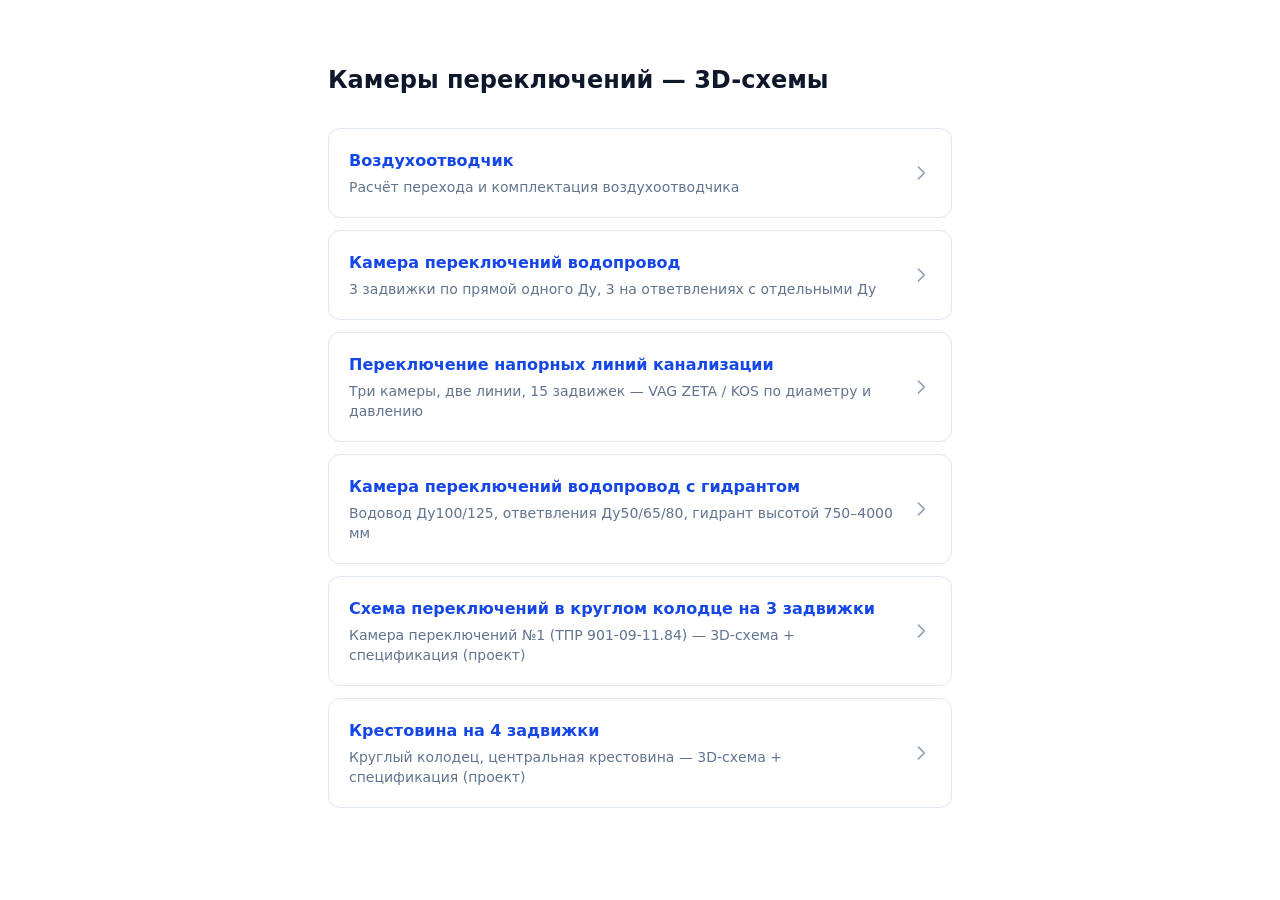
==== commit 56d3c132: "fix" ====
--- a/index.html
+++ b/index.html
@@ -3,40 +3,41 @@
 	<head>
 		<meta charset="utf-8" />
 		<meta name="viewport" content="width=device-width, initial-scale=1" />
-		<meta http-equiv="content-security-policy" content="connect-src 'self'; script-src 'self' 'wasm-unsafe-eval' 'sha256-P7z/GwEpgD53zzeNok/ZjBN5nj1sbal7Y6o59GS1voA='; style-src 'self'; style-src-attr 'unsafe-hashes' 'sha256-S8qMpvofolR8Mpjy4kQvEm7m1q8clzU4dfDH0AmvZjo='">
-		<link href="./_app/immutable/entry/start.BclOwEVt.js" rel="modulepreload">
-		<link href="./_app/immutable/chunks/D4NfIPRR.js" rel="modulepreload">
-		<link href="./_app/immutable/chunks/Bbt8oEfU.js" rel="modulepreload">
-		<link href="./_app/immutable/chunks/D2p-mOR4.js" rel="modulepreload">
-		<link href="./_app/immutable/chunks/Bw2qv6Ir.js" rel="modulepreload">
-		<link href="./_app/immutable/entry/app.DuaVyr2B.js" rel="modulepreload">
-		<link href="./_app/immutable/chunks/Dm9TPc0H.js" rel="modulepreload">
-		<link href="./_app/immutable/chunks/D8Wk_ay0.js" rel="modulepreload">
-		<link href="./_app/immutable/chunks/DJKB6IWv.js" rel="modulepreload">
-		<link href="./_app/immutable/chunks/B95jFj6D.js" rel="modulepreload">
-		<link href="./_app/immutable/nodes/0.CyxuDnVv.js" rel="modulepreload">
-		<link href="./_app/immutable/chunks/7KSeD4oG.js" rel="modulepreload">
-		<link href="./_app/immutable/chunks/CXr_hrpi.js" rel="modulepreload">
-		<link href="./_app/immutable/nodes/2.IuYVrahX.js" rel="modulepreload">
-		<link href="./_app/immutable/chunks/BQmsLyJN.js" rel="modulepreload">
-		<link href="./_app/immutable/chunks/Cz5ue3B4.js" rel="modulepreload">
+		<meta http-equiv="content-security-policy" content="connect-src 'self'; script-src 'self' 'wasm-unsafe-eval' 'sha256-dl+Q6tDpez7u/gJ9mbFRKxD5knTnl6pyZQlP+F+UhEw='; style-src 'self'; style-src-attr 'unsafe-hashes' 'sha256-S8qMpvofolR8Mpjy4kQvEm7m1q8clzU4dfDH0AmvZjo='">
+		<link href="./_app/immutable/entry/start.C0YXvI8K.js" rel="modulepreload">
+		<link href="./_app/immutable/chunks/BZUpRxBM.js" rel="modulepreload">
+		<link href="./_app/immutable/chunks/DOy4JzMd.js" rel="modulepreload">
+		<link href="./_app/immutable/chunks/Dq4wVEz6.js" rel="modulepreload">
+		<link href="./_app/immutable/chunks/ChsAvcoi.js" rel="modulepreload">
+		<link href="./_app/immutable/chunks/BxfMN6D3.js" rel="modulepreload">
+		<link href="./_app/immutable/entry/app.BkAo5ldQ.js" rel="modulepreload">
+		<link href="./_app/immutable/chunks/DKPXT49G.js" rel="modulepreload">
+		<link href="./_app/immutable/chunks/BhUe5gyC.js" rel="modulepreload">
+		<link href="./_app/immutable/chunks/R_kkWHrt.js" rel="modulepreload">
+		<link href="./_app/immutable/chunks/w3TJOllR.js" rel="modulepreload">
+		<link href="./_app/immutable/nodes/0.DrCVwS2i.js" rel="modulepreload">
+		<link href="./_app/immutable/chunks/53Qe18Nq.js" rel="modulepreload">
+		<link href="./_app/immutable/chunks/PfIbNODq.js" rel="modulepreload">
+		<link href="./_app/immutable/nodes/2.dlhUzm1x.js" rel="modulepreload">
+		<link href="./_app/immutable/chunks/DNqPLSoH.js" rel="modulepreload">
+		<link href="./_app/immutable/chunks/BF0DcE0t.js" rel="modulepreload">
 		<!--12qhfyh--><link rel="icon" href="[data-uri]"/><!----><!--1uha8ag--><meta name="robots" content="noindex"/><!----><title>АрмРасчет 2 — предпросмотр</title>
-		<link href="./_app/immutable/assets/0.CSQcbtP6.css" rel="stylesheet">
+		<link href="./_app/immutable/assets/0.BF_ODd6n.css" rel="stylesheet">
 	</head>
 	<body data-sveltekit-preload-data="hover">
-		<div class="sk-body"><!--[--><!--[0--><!--[--><!--[--><main class="mx-auto max-w-2xl px-6 py-16 text-slate-800"><h1 class="text-2xl font-semibold text-slate-900">Камеры переключений — 3D-схемы</h1> <div class="mt-8 flex flex-col gap-3"><!--[--><a href="./air-release/" class="group flex items-center justify-between gap-4 rounded-xl border border-slate-200 bg-white p-5 transition-all hover:border-blue-600 hover:bg-blue-50 hover:shadow-sm"><span class="min-w-0"><span class="block font-semibold text-blue-700 group-hover:text-blue-800">Воздухоотводчик</span> <span class="mt-1 block text-sm text-slate-500">Воздушный клапан, ручная промывка и запорная арматура</span></span> <svg class="h-5 w-5 shrink-0 text-slate-400 transition-transform group-hover:translate-x-0.5 group-hover:text-blue-600" viewBox="0 0 24 24" fill="none" stroke="currentColor" stroke-width="2" stroke-linecap="round" stroke-linejoin="round" aria-hidden="true"><path d="m9 5 7 7-7 7"></path></svg></a><a href="./vkm9/" class="group flex items-center justify-between gap-4 rounded-xl border border-slate-200 bg-white p-5 transition-all hover:border-blue-600 hover:bg-blue-50 hover:shadow-sm"><span class="min-w-0"><span class="block font-semibold text-blue-700 group-hover:text-blue-800">Камера переключений водопровод</span> <span class="mt-1 block text-sm text-slate-500">3 задвижки по прямой одного Ду, 3 на ответвлениях с отдельными Ду</span></span> <svg class="h-5 w-5 shrink-0 text-slate-400 transition-transform group-hover:translate-x-0.5 group-hover:text-blue-600" viewBox="0 0 24 24" fill="none" stroke="currentColor" stroke-width="2" stroke-linecap="round" stroke-linejoin="round" aria-hidden="true"><path d="m9 5 7 7-7 7"></path></svg></a><a href="./sewage/" class="group flex items-center justify-between gap-4 rounded-xl border border-slate-200 bg-white p-5 transition-all hover:border-blue-600 hover:bg-blue-50 hover:shadow-sm"><span class="min-w-0"><span class="block font-semibold text-blue-700 group-hover:text-blue-800">Переключение напорных линий канализации</span> <span class="mt-1 block text-sm text-slate-500">Три камеры, две линии, 15 задвижек — VAG ZETA / KOS по диаметру и давлению</span></span> <svg class="h-5 w-5 shrink-0 text-slate-400 transition-transform group-hover:translate-x-0.5 group-hover:text-blue-600" viewBox="0 0 24 24" fill="none" stroke="currentColor" stroke-width="2" stroke-linecap="round" stroke-linejoin="round" aria-hidden="true"><path d="m9 5 7 7-7 7"></path></svg></a><a href="./vkm9-pg/" class="group flex items-center justify-between gap-4 rounded-xl border border-slate-200 bg-white p-5 transition-all hover:border-blue-600 hover:bg-blue-50 hover:shadow-sm"><span class="min-w-0"><span class="block font-semibold text-blue-700 group-hover:text-blue-800">Камера переключений водопровод с гидрантом</span> <span class="mt-1 block text-sm text-slate-500">Водовод Ду100/125, ответвления Ду50/65/80, гидрант высотой 750–4000 мм</span></span> <svg class="h-5 w-5 shrink-0 text-slate-400 transition-transform group-hover:translate-x-0.5 group-hover:text-blue-600" viewBox="0 0 24 24" fill="none" stroke="currentColor" stroke-width="2" stroke-linecap="round" stroke-linejoin="round" aria-hidden="true"><path d="m9 5 7 7-7 7"></path></svg></a><a href="./kp1/" class="group flex items-center justify-between gap-4 rounded-xl border border-slate-200 bg-white p-5 transition-all hover:border-blue-600 hover:bg-blue-50 hover:shadow-sm"><span class="min-w-0"><span class="block font-semibold text-blue-700 group-hover:text-blue-800">Схема переключений в круглом колодце на 3 задвижки</span> <span class="mt-1 block text-sm text-slate-500">Камера переключений №1 (ТПР 901-09-11.84) — 3D-схема + спецификация (проект)</span></span> <svg class="h-5 w-5 shrink-0 text-slate-400 transition-transform group-hover:translate-x-0.5 group-hover:text-blue-600" viewBox="0 0 24 24" fill="none" stroke="currentColor" stroke-width="2" stroke-linecap="round" stroke-linejoin="round" aria-hidden="true"><path d="m9 5 7 7-7 7"></path></svg></a><a href="./cross/" class="group flex items-center justify-between gap-4 rounded-xl border border-slate-200 bg-white p-5 transition-all hover:border-blue-600 hover:bg-blue-50 hover:shadow-sm"><span class="min-w-0"><span class="block font-semibold text-blue-700 group-hover:text-blue-800">Крестовина на 4 задвижки</span> <span class="mt-1 block text-sm text-slate-500">Круглый колодец, центральная крестовина — 3D-схема + спецификация (проект)</span></span> <svg class="h-5 w-5 shrink-0 text-slate-400 transition-transform group-hover:translate-x-0.5 group-hover:text-blue-600" viewBox="0 0 24 24" fill="none" stroke="currentColor" stroke-width="2" stroke-linecap="round" stroke-linejoin="round" aria-hidden="true"><path d="m9 5 7 7-7 7"></path></svg></a><!--]--></div></main><!--]--><!----><!--]--><!--]--> <!--[-1--><!--]--><!--]-->
+		<div class="sk-body"><!--[--><!--[0--><!--[--><!--[--><main class="mx-auto max-w-2xl px-6 py-16 text-slate-800"><h1 class="text-2xl font-semibold text-slate-900">Камеры переключений — 3D-схемы</h1> <div class="mt-8 flex flex-col gap-3"><!--[--><a href="./air-release/" class="group flex items-center justify-between gap-4 rounded-xl border border-slate-200 bg-white p-5 transition-all hover:border-blue-600 hover:bg-blue-50 hover:shadow-sm"><span class="min-w-0"><span class="block font-semibold text-blue-700 group-hover:text-blue-800">Воздухоотводчик</span> <span class="mt-1 block text-sm text-slate-500">Расчёт перехода и комплектация воздухоотводчика</span></span> <svg class="h-5 w-5 shrink-0 text-slate-400 transition-transform group-hover:translate-x-0.5 group-hover:text-blue-600" viewBox="0 0 24 24" fill="none" stroke="currentColor" stroke-width="2" stroke-linecap="round" stroke-linejoin="round" aria-hidden="true"><path d="m9 5 7 7-7 7"></path></svg></a><a href="./vkm9/" class="group flex items-center justify-between gap-4 rounded-xl border border-slate-200 bg-white p-5 transition-all hover:border-blue-600 hover:bg-blue-50 hover:shadow-sm"><span class="min-w-0"><span class="block font-semibold text-blue-700 group-hover:text-blue-800">Камера переключений водопровод</span> <span class="mt-1 block text-sm text-slate-500">3 задвижки по прямой одного Ду, 3 на ответвлениях с отдельными Ду</span></span> <svg class="h-5 w-5 shrink-0 text-slate-400 transition-transform group-hover:translate-x-0.5 group-hover:text-blue-600" viewBox="0 0 24 24" fill="none" stroke="currentColor" stroke-width="2" stroke-linecap="round" stroke-linejoin="round" aria-hidden="true"><path d="m9 5 7 7-7 7"></path></svg></a><a href="./sewage/" class="group flex items-center justify-between gap-4 rounded-xl border border-slate-200 bg-white p-5 transition-all hover:border-blue-600 hover:bg-blue-50 hover:shadow-sm"><span class="min-w-0"><span class="block font-semibold text-blue-700 group-hover:text-blue-800">Переключение напорных линий канализации</span> <span class="mt-1 block text-sm text-slate-500">Три камеры, две линии, 15 задвижек — VAG ZETA / KOS по диаметру и давлению</span></span> <svg class="h-5 w-5 shrink-0 text-slate-400 transition-transform group-hover:translate-x-0.5 group-hover:text-blue-600" viewBox="0 0 24 24" fill="none" stroke="currentColor" stroke-width="2" stroke-linecap="round" stroke-linejoin="round" aria-hidden="true"><path d="m9 5 7 7-7 7"></path></svg></a><a href="./vkm9-pg/" class="group flex items-center justify-between gap-4 rounded-xl border border-slate-200 bg-white p-5 transition-all hover:border-blue-600 hover:bg-blue-50 hover:shadow-sm"><span class="min-w-0"><span class="block font-semibold text-blue-700 group-hover:text-blue-800">Камера переключений водопровод с гидрантом</span> <span class="mt-1 block text-sm text-slate-500">Водовод Ду100/125, ответвления Ду50/65/80, гидрант высотой 750–4000 мм</span></span> <svg class="h-5 w-5 shrink-0 text-slate-400 transition-transform group-hover:translate-x-0.5 group-hover:text-blue-600" viewBox="0 0 24 24" fill="none" stroke="currentColor" stroke-width="2" stroke-linecap="round" stroke-linejoin="round" aria-hidden="true"><path d="m9 5 7 7-7 7"></path></svg></a><a href="./kp1/" class="group flex items-center justify-between gap-4 rounded-xl border border-slate-200 bg-white p-5 transition-all hover:border-blue-600 hover:bg-blue-50 hover:shadow-sm"><span class="min-w-0"><span class="block font-semibold text-blue-700 group-hover:text-blue-800">Схема переключений в круглом колодце на 3 задвижки</span> <span class="mt-1 block text-sm text-slate-500">Камера переключений №1 (ТПР 901-09-11.84) — 3D-схема + спецификация (проект)</span></span> <svg class="h-5 w-5 shrink-0 text-slate-400 transition-transform group-hover:translate-x-0.5 group-hover:text-blue-600" viewBox="0 0 24 24" fill="none" stroke="currentColor" stroke-width="2" stroke-linecap="round" stroke-linejoin="round" aria-hidden="true"><path d="m9 5 7 7-7 7"></path></svg></a><a href="./cross/" class="group flex items-center justify-between gap-4 rounded-xl border border-slate-200 bg-white p-5 transition-all hover:border-blue-600 hover:bg-blue-50 hover:shadow-sm"><span class="min-w-0"><span class="block font-semibold text-blue-700 group-hover:text-blue-800">Крестовина на 4 задвижки</span> <span class="mt-1 block text-sm text-slate-500">Круглый колодец, центральная крестовина — 3D-схема + спецификация (проект)</span></span> <svg class="h-5 w-5 shrink-0 text-slate-400 transition-transform group-hover:translate-x-0.5 group-hover:text-blue-600" viewBox="0 0 24 24" fill="none" stroke="currentColor" stroke-width="2" stroke-linecap="round" stroke-linejoin="round" aria-hidden="true"><path d="m9 5 7 7-7 7"></path></svg></a><!--]--></div></main><!--]--><!----><!--]--><!--]--> <!--[-1--><!--]--><!--]-->
 			
 			<script>
 				{
-					__sveltekit_kif9w9 = {
+					__sveltekit_yo2pll = {
 						base: new URL(".", location).pathname.slice(0, -1)
 					};
 
 					const element = document.currentScript.parentElement;
 
 					Promise.all([
-						import("./_app/immutable/entry/start.BclOwEVt.js"),
-						import("./_app/immutable/entry/app.DuaVyr2B.js")
+						import("./_app/immutable/entry/start.C0YXvI8K.js"),
+						import("./_app/immutable/entry/app.BkAo5ldQ.js")
 					]).then(([kit, app]) => {
 						kit.start(app, element, {
 							node_ids: [0, 2],
--- a/_app/immutable/assets/0.BF_ODd6n.css
+++ b/_app/immutable/assets/0.BF_ODd6n.css
@@ -0,0 +1 @@
+@layer properties{@supports (((-webkit-hyphens:none)) and (not (margin-trim:inline))) or ((-moz-orient:inline) and (not (color:rgb(from red r g b)))){*,:before,:after,::backdrop{--tw-rotate-x:initial;--tw-rotate-y:initial;--tw-rotate-z:initial;--tw-skew-x:initial;--tw-skew-y:initial;--tw-space-y-reverse:0;--tw-border-style:solid;--tw-leading:initial;--tw-font-weight:initial;--tw-tracking:initial;--tw-shadow:0 0 #0000;--tw-shadow-color:initial;--tw-shadow-alpha:100%;--tw-inset-shadow:0 0 #0000;--tw-inset-shadow-color:initial;--tw-inset-shadow-alpha:100%;--tw-ring-color:initial;--tw-ring-shadow:0 0 #0000;--tw-inset-ring-color:initial;--tw-inset-ring-shadow:0 0 #0000;--tw-ring-inset:initial;--tw-ring-offset-width:0px;--tw-ring-offset-color:#fff;--tw-ring-offset-shadow:0 0 #0000;--tw-blur:initial;--tw-brightness:initial;--tw-contrast:initial;--tw-grayscale:initial;--tw-hue-rotate:initial;--tw-invert:initial;--tw-opacity:initial;--tw-saturate:initial;--tw-sepia:initial;--tw-drop-shadow:initial;--tw-drop-shadow-color:initial;--tw-drop-shadow-alpha:100%;--tw-drop-shadow-size:initial;--tw-translate-x:0;--tw-translate-y:0;--tw-translate-z:0}}}@layer theme{:root,:host{--font-sans:ui-sans-serif, system-ui, sans-serif, "Apple Color Emoji", "Segoe UI Emoji", "Segoe UI Symbol", "Noto Color Emoji";--font-mono:ui-monospace, SFMono-Regular, Menlo, Monaco, Consolas, "Liberation Mono", "Courier New", monospace;--color-red-700:oklch(50.5% .213 27.518);--color-red-800:oklch(44.4% .177 26.899);--color-amber-800:oklch(47.3% .137 46.201);--color-blue-50:oklch(97% .014 254.604);--color-blue-200:oklch(88.2% .059 254.128);--color-blue-600:oklch(54.6% .245 262.881);--color-blue-700:oklch(48.8% .243 264.376);--color-blue-800:oklch(42.4% .199 265.638);--color-blue-900:oklch(37.9% .146 265.522);--color-slate-50:oklch(98.4% .003 247.858);--color-slate-100:oklch(96.8% .007 247.896);--color-slate-200:oklch(92.9% .013 255.508);--color-slate-300:oklch(86.9% .022 252.894);--color-slate-400:oklch(70.4% .04 256.788);--color-slate-500:oklch(55.4% .046 257.417);--color-slate-600:oklch(44.6% .043 257.281);--color-slate-700:oklch(37.2% .044 257.287);--color-slate-800:oklch(27.9% .041 260.031);--color-slate-900:oklch(20.8% .042 265.755);--color-gray-200:oklch(92.8% .006 264.531);--color-gray-300:oklch(87.2% .01 258.338);--color-gray-700:oklch(37.3% .034 259.733);--color-black:#000;--color-white:#fff;--spacing:.25rem;--container-2xl:42rem;--container-6xl:72rem;--text-xs:.75rem;--text-xs--line-height:calc(1 / .75);--text-sm:.875rem;--text-sm--line-height:calc(1.25 / .875);--text-base:1rem;--text-base--line-height: 1.5 ;--text-lg:1.125rem;--text-lg--line-height:calc(1.75 / 1.125);--text-xl:1.25rem;--text-xl--line-height:calc(1.75 / 1.25);--text-2xl:1.5rem;--text-2xl--line-height:calc(2 / 1.5);--font-weight-normal:400;--font-weight-medium:500;--font-weight-semibold:600;--font-weight-bold:700;--tracking-wider:.05em;--leading-tight:1.25;--leading-relaxed:1.625;--radius-md:.375rem;--radius-lg:.5rem;--radius-xl:.75rem;--default-transition-duration:.15s;--default-transition-timing-function:cubic-bezier(.4, 0, .2, 1);--default-font-family:var(--font-sans);--default-mono-font-family:var(--font-mono)}}@layer base{*,:after,:before,::backdrop{box-sizing:border-box;border:0 solid;margin:0;padding:0}::file-selector-button{box-sizing:border-box;border:0 solid;margin:0;padding:0}html,:host{-webkit-text-size-adjust:100%;tab-size:4;line-height:1.5;font-family:var(--default-font-family,ui-sans-serif, system-ui, sans-serif, "Apple Color Emoji", "Segoe UI Emoji", "Segoe UI Symbol", "Noto Color Emoji");font-feature-settings:var(--default-font-feature-settings,normal);font-variation-settings:var(--default-font-variation-settings,normal);-webkit-tap-highlight-color:transparent}hr{height:0;color:inherit;border-top-width:1px}abbr:where([title]){-webkit-text-decoration:underline dotted;text-decoration:underline dotted}h1,h2,h3,h4,h5,h6{font-size:inherit;font-weight:inherit}a{color:inherit;-webkit-text-decoration:inherit;text-decoration:inherit}b,strong{font-weight:bolder}code,kbd,samp,pre{font-family:var(--default-mono-font-family,ui-monospace, SFMono-Regular, Menlo, Monaco, Consolas, "Liberation Mono", "Courier New", monospace);font-feature-settings:var(--default-mono-font-feature-settings,normal);font-variation-settings:var(--default-mono-font-variation-settings,normal);font-size:1em}small{font-size:80%}sub,sup{vertical-align:baseline;font-size:75%;line-height:0;position:relative}sub{bottom:-.25em}sup{top:-.5em}table{text-indent:0;border-color:inherit;border-collapse:collapse}:-moz-focusring{outline:auto}progress{vertical-align:baseline}summary{display:list-item}ol,ul,menu{list-style:none}img,svg,video,canvas,audio,iframe,embed,object{vertical-align:middle;display:block}img,video{max-width:100%;height:auto}button,input,select,optgroup,textarea{font:inherit;font-feature-settings:inherit;font-variation-settings:inherit;letter-spacing:inherit;color:inherit;opacity:1;background-color:#0000;border-radius:0}::file-selector-button{font:inherit;font-feature-settings:inherit;font-variation-settings:inherit;letter-spacing:inherit;color:inherit;opacity:1;background-color:#0000;border-radius:0}:where(select:is([multiple],[size])) optgroup{font-weight:bolder}:where(select:is([multiple],[size])) optgroup option{padding-inline-start:20px}::file-selector-button{margin-inline-end:4px}::placeholder{opacity:1}@supports (not ((-webkit-appearance:-apple-pay-button))) or (contain-intrinsic-size:1px){::placeholder{color:currentColor}@supports (color:color-mix(in lab,red,red)){::placeholder{color:color-mix(in oklab,currentcolor 50%,transparent)}}}textarea{resize:vertical}::-webkit-search-decoration{-webkit-appearance:none}::-webkit-date-and-time-value{min-height:1lh;text-align:inherit}::-webkit-datetime-edit{display:inline-flex}::-webkit-datetime-edit-fields-wrapper{padding:0}::-webkit-datetime-edit{padding-block:0}::-webkit-datetime-edit-year-field{padding-block:0}::-webkit-datetime-edit-month-field{padding-block:0}::-webkit-datetime-edit-day-field{padding-block:0}::-webkit-datetime-edit-hour-field{padding-block:0}::-webkit-datetime-edit-minute-field{padding-block:0}::-webkit-datetime-edit-second-field{padding-block:0}::-webkit-datetime-edit-millisecond-field{padding-block:0}::-webkit-datetime-edit-meridiem-field{padding-block:0}::-webkit-calendar-picker-indicator{line-height:1}:-moz-ui-invalid{box-shadow:none}button,input:where([type=button],[type=reset],[type=submit]){appearance:button}::file-selector-button{appearance:button}::-webkit-inner-spin-button{height:auto}::-webkit-outer-spin-button{height:auto}[hidden]:where(:not([hidden=until-found])){display:none!important}}@layer components;@layer utilities{.pointer-events-none{pointer-events:none}.collapse{visibility:collapse}.invisible{visibility:hidden}.visible{visibility:visible}.absolute{position:absolute}.fixed{position:fixed}.relative{position:relative}.static{position:static}.z-10{z-index:10}.z-20{z-index:20}.container{width:100%}@media(min-width:40rem){.container{max-width:40rem}}@media(min-width:48rem){.container{max-width:48rem}}@media(min-width:64rem){.container{max-width:64rem}}@media(min-width:80rem){.container{max-width:80rem}}@media(min-width:96rem){.container{max-width:96rem}}.mx-auto{margin-inline:auto}.mt-1{margin-top:var(--spacing)}.mt-2{margin-top:calc(var(--spacing) * 2)}.mt-3{margin-top:calc(var(--spacing) * 3)}.mt-4{margin-top:calc(var(--spacing) * 4)}.mt-6{margin-top:calc(var(--spacing) * 6)}.mt-8{margin-top:calc(var(--spacing) * 8)}.mb-2{margin-bottom:calc(var(--spacing) * 2)}.mb-3{margin-bottom:calc(var(--spacing) * 3)}.mb-4{margin-bottom:calc(var(--spacing) * 4)}.mb-6{margin-bottom:calc(var(--spacing) * 6)}.mb-7{margin-bottom:calc(var(--spacing) * 7)}.mb-8{margin-bottom:calc(var(--spacing) * 8)}.box-border{box-sizing:border-box}.block{display:block}.contents{display:contents}.flex{display:flex}.grid{display:grid}.hidden{display:none}.inline{display:inline}.table{display:table}.h-5{height:calc(var(--spacing) * 5)}.h-\[65vh\]{height:65vh}.h-\[70vh\]{height:70vh}.h-screen{height:100vh}.max-h-screen{max-height:100vh}.min-h-\[380px\]{min-height:380px}.min-h-\[420px\]{min-height:420px}.min-h-screen{min-height:100vh}.w-5{width:calc(var(--spacing) * 5)}.w-full{width:100%}.max-w-2xl{max-width:var(--container-2xl)}.max-w-6xl{max-width:var(--container-6xl)}.min-w-0{min-width:0}.flex-1{flex:1}.flex-\[0_0_20\%\]{flex:0 0 20%}.flex-\[0_0_80\%\]{flex:0 0 80%}.shrink{flex-shrink:1}.shrink-0{flex-shrink:0}.border-collapse{border-collapse:collapse}.origin-\[0\%_50\%\]{transform-origin:0%}.transform{transform:var(--tw-rotate-x,) var(--tw-rotate-y,) var(--tw-rotate-z,) var(--tw-skew-x,) var(--tw-skew-y,)}.cursor-pointer{cursor:pointer}.flex-col{flex-direction:column}.flex-wrap{flex-wrap:wrap}.items-baseline{align-items:baseline}.items-center{align-items:center}.items-start{align-items:flex-start}.justify-between{justify-content:space-between}.gap-2{gap:calc(var(--spacing) * 2)}.gap-3{gap:calc(var(--spacing) * 3)}.gap-4{gap:calc(var(--spacing) * 4)}.gap-\[0\.5px\]{gap:.5px}:where(.space-y-5>:not(:last-child)){--tw-space-y-reverse:0;margin-block-start:calc(calc(var(--spacing) * 5) * var(--tw-space-y-reverse));margin-block-end:calc(calc(var(--spacing) * 5) * calc(1 - var(--tw-space-y-reverse)))}.truncate{text-overflow:ellipsis;white-space:nowrap;overflow:hidden}.overflow-hidden{overflow:hidden}.overflow-visible{overflow:visible}.overflow-x-auto{overflow-x:auto}.overflow-y-auto{overflow-y:auto}.rounded{border-radius:.25rem}.rounded-full{border-radius:3.40282e38px}.rounded-lg{border-radius:var(--radius-lg)}.rounded-md{border-radius:var(--radius-md)}.rounded-xl{border-radius:var(--radius-xl)}.border{border-style:var(--tw-border-style);border-width:1px}.border-2{border-style:var(--tw-border-style);border-width:2px}.border-\[1\.5px\]{border-style:var(--tw-border-style);border-width:1.5px}.border-b{border-bottom-style:var(--tw-border-style);border-bottom-width:1px}.border-l-2{border-left-style:var(--tw-border-style);border-left-width:2px}.border-solid{--tw-border-style:solid;border-style:solid}.border-black{border-color:var(--color-black)}.border-blue-200{border-color:var(--color-blue-200)}.border-blue-600{border-color:var(--color-blue-600)}.border-blue-700{border-color:var(--color-blue-700)}.border-gray-200{border-color:var(--color-gray-200)}.border-gray-300{border-color:var(--color-gray-300)}.border-slate-100{border-color:var(--color-slate-100)}.border-slate-200{border-color:var(--color-slate-200)}.border-slate-300{border-color:var(--color-slate-300)}.bg-blue-50{background-color:var(--color-blue-50)}.bg-blue-50\/95{background-color:#eff6fff2}@supports (color:color-mix(in lab,red,red)){.bg-blue-50\/95{background-color:color-mix(in oklab,var(--color-blue-50) 95%,transparent)}}.bg-blue-700{background-color:var(--color-blue-700)}.bg-gray-200{background-color:var(--color-gray-200)}.bg-slate-50{background-color:var(--color-slate-50)}.bg-white{background-color:var(--color-white)}.bg-white\/95{background-color:#fffffff2}@supports (color:color-mix(in lab,red,red)){.bg-white\/95{background-color:color-mix(in oklab,var(--color-white) 95%,transparent)}}.p-4{padding:calc(var(--spacing) * 4)}.p-5{padding:calc(var(--spacing) * 5)}.p-6{padding:calc(var(--spacing) * 6)}.px-1{padding-inline:var(--spacing)}.px-2{padding-inline:calc(var(--spacing) * 2)}.px-2\.5{padding-inline:calc(var(--spacing) * 2.5)}.px-3{padding-inline:calc(var(--spacing) * 3)}.px-4{padding-inline:calc(var(--spacing) * 4)}.px-6{padding-inline:calc(var(--spacing) * 6)}.py-0\.5{padding-block:calc(var(--spacing) * .5)}.py-1{padding-block:var(--spacing)}.py-1\.5{padding-block:calc(var(--spacing) * 1.5)}.py-2{padding-block:calc(var(--spacing) * 2)}.py-2\.5{padding-block:calc(var(--spacing) * 2.5)}.py-3{padding-block:calc(var(--spacing) * 3)}.py-4{padding-block:calc(var(--spacing) * 4)}.py-6{padding-block:calc(var(--spacing) * 6)}.py-8{padding-block:calc(var(--spacing) * 8)}.py-10{padding-block:calc(var(--spacing) * 10)}.py-16{padding-block:calc(var(--spacing) * 16)}.pr-4{padding-right:calc(var(--spacing) * 4)}.pr-6{padding-right:calc(var(--spacing) * 6)}.pl-3{padding-left:calc(var(--spacing) * 3)}.text-left{text-align:left}.font-sans{font-family:var(--font-sans)}.text-2xl{font-size:var(--text-2xl);line-height:var(--tw-leading,var(--text-2xl--line-height))}.text-base{font-size:var(--text-base);line-height:var(--tw-leading,var(--text-base--line-height))}.text-lg{font-size:var(--text-lg);line-height:var(--tw-leading,var(--text-lg--line-height))}.text-sm{font-size:var(--text-sm);line-height:var(--tw-leading,var(--text-sm--line-height))}.text-xl{font-size:var(--text-xl);line-height:var(--tw-leading,var(--text-xl--line-height))}.text-xs{font-size:var(--text-xs);line-height:var(--tw-leading,var(--text-xs--line-height))}.text-\[10px\]{font-size:10px}.text-\[11px\]{font-size:11px}.text-\[13px\]{font-size:13px}.leading-relaxed{--tw-leading:var(--leading-relaxed);line-height:var(--leading-relaxed)}.leading-tight{--tw-leading:var(--leading-tight);line-height:var(--leading-tight)}.font-bold{--tw-font-weight:var(--font-weight-bold);font-weight:var(--font-weight-bold)}.font-medium{--tw-font-weight:var(--font-weight-medium);font-weight:var(--font-weight-medium)}.font-normal{--tw-font-weight:var(--font-weight-normal);font-weight:var(--font-weight-normal)}.font-semibold{--tw-font-weight:var(--font-weight-semibold);font-weight:var(--font-weight-semibold)}.tracking-wider{--tw-tracking:var(--tracking-wider);letter-spacing:var(--tracking-wider)}.whitespace-normal{white-space:normal}.whitespace-nowrap{white-space:nowrap}.text-amber-800{color:var(--color-amber-800)}.text-black{color:var(--color-black)}.text-blue-600{color:var(--color-blue-600)}.text-blue-700{color:var(--color-blue-700)}.text-blue-800{color:var(--color-blue-800)}.text-blue-900{color:var(--color-blue-900)}.text-gray-700{color:var(--color-gray-700)}.text-red-700{color:var(--color-red-700)}.text-red-800{color:var(--color-red-800)}.text-slate-400{color:var(--color-slate-400)}.text-slate-500{color:var(--color-slate-500)}.text-slate-600{color:var(--color-slate-600)}.text-slate-700{color:var(--color-slate-700)}.text-slate-800{color:var(--color-slate-800)}.text-slate-900{color:var(--color-slate-900)}.text-white{color:var(--color-white)}.lowercase{text-transform:lowercase}.uppercase{text-transform:uppercase}.shadow-\[0_1px_3px_rgba\(0\,0\,0\,0\.15\)\]{--tw-shadow:0 1px 3px var(--tw-shadow-color,#00000026);box-shadow:var(--tw-inset-shadow),var(--tw-inset-ring-shadow),var(--tw-ring-offset-shadow),var(--tw-ring-shadow),var(--tw-shadow)}.shadow-\[0_2px_4px_rgba\(0\,0\,0\,0\.15\)\]{--tw-shadow:0 2px 4px var(--tw-shadow-color,#00000026);box-shadow:var(--tw-inset-shadow),var(--tw-inset-ring-shadow),var(--tw-ring-offset-shadow),var(--tw-ring-shadow),var(--tw-shadow)}.ring{--tw-ring-shadow:var(--tw-ring-inset,) 0 0 0 calc(1px + var(--tw-ring-offset-width)) var(--tw-ring-color,currentcolor);box-shadow:var(--tw-inset-shadow),var(--tw-inset-ring-shadow),var(--tw-ring-offset-shadow),var(--tw-ring-shadow),var(--tw-shadow)}.filter{filter:var(--tw-blur,) var(--tw-brightness,) var(--tw-contrast,) var(--tw-grayscale,) var(--tw-hue-rotate,) var(--tw-invert,) var(--tw-saturate,) var(--tw-sepia,) var(--tw-drop-shadow,)}.transition{transition-property:color,background-color,border-color,outline-color,text-decoration-color,fill,stroke,--tw-gradient-from,--tw-gradient-via,--tw-gradient-to,opacity,box-shadow,transform,translate,scale,rotate,filter,-webkit-backdrop-filter,backdrop-filter,display,content-visibility,overlay,pointer-events;transition-timing-function:var(--tw-ease,var(--default-transition-timing-function));transition-duration:var(--tw-duration,var(--default-transition-duration))}.transition-all{transition-property:all;transition-timing-function:var(--tw-ease,var(--default-transition-timing-function));transition-duration:var(--tw-duration,var(--default-transition-duration))}.transition-colors{transition-property:color,background-color,border-color,outline-color,text-decoration-color,fill,stroke,--tw-gradient-from,--tw-gradient-via,--tw-gradient-to;transition-timing-function:var(--tw-ease,var(--default-transition-timing-function));transition-duration:var(--tw-duration,var(--default-transition-duration))}.transition-transform{transition-property:transform,translate,scale,rotate;transition-timing-function:var(--tw-ease,var(--default-transition-timing-function));transition-duration:var(--tw-duration,var(--default-transition-duration))}.will-change-transform{will-change:transform}.select-none{-webkit-user-select:none;user-select:none}@media(hover:hover){.group-hover\:translate-x-0\.5:is(:where(.group):hover *){--tw-translate-x:calc(var(--spacing) * .5);translate:var(--tw-translate-x) var(--tw-translate-y)}.group-hover\:text-blue-600:is(:where(.group):hover *){color:var(--color-blue-600)}.group-hover\:text-blue-800:is(:where(.group):hover *){color:var(--color-blue-800)}.hover\:border-blue-600:hover{border-color:var(--color-blue-600)}.hover\:bg-blue-50:hover{background-color:var(--color-blue-50)}.hover\:bg-blue-600:hover{background-color:var(--color-blue-600)}.hover\:bg-blue-800:hover{background-color:var(--color-blue-800)}.hover\:bg-slate-50:hover{background-color:var(--color-slate-50)}.hover\:text-white:hover{color:var(--color-white)}.hover\:shadow-sm:hover{--tw-shadow:0 1px 3px 0 var(--tw-shadow-color,#0000001a), 0 1px 2px -1px var(--tw-shadow-color,#0000001a);box-shadow:var(--tw-inset-shadow),var(--tw-inset-ring-shadow),var(--tw-ring-offset-shadow),var(--tw-ring-shadow),var(--tw-shadow)}}.focus\:border-blue-600:focus{border-color:var(--color-blue-600)}.focus\:ring-3:focus{--tw-ring-shadow:var(--tw-ring-inset,) 0 0 0 calc(3px + var(--tw-ring-offset-width)) var(--tw-ring-color,currentcolor);box-shadow:var(--tw-inset-shadow),var(--tw-inset-ring-shadow),var(--tw-ring-offset-shadow),var(--tw-ring-shadow),var(--tw-shadow)}.focus\:ring-blue-600\/10:focus{--tw-ring-color:#155dfc1a}@supports (color:color-mix(in lab,red,red)){.focus\:ring-blue-600\/10:focus{--tw-ring-color:color-mix(in oklab, var(--color-blue-600) 10%, transparent)}}.focus\:outline-none:focus{--tw-outline-style:none;outline-style:none}@media(min-width:48rem){.md\:inline{display:inline}}@media(min-width:64rem){.lg\:h-screen{height:100vh}.lg\:min-h-\[600px\]{min-height:600px}.lg\:grid-cols-\[320px_minmax\(0\,1fr\)\]{grid-template-columns:320px minmax(0,1fr)}.lg\:border-r{border-right-style:var(--tw-border-style);border-right-width:1px}.lg\:border-b-0{border-bottom-style:var(--tw-border-style);border-bottom-width:0}}}.sk-body{display:contents}body{background-color:#fff;margin:0}@media print{.flex.flex-1,.no-print{display:none!important}body{background-color:#fff}}@property --tw-rotate-x{syntax:"*";inherits:false}@property --tw-rotate-y{syntax:"*";inherits:false}@property --tw-rotate-z{syntax:"*";inherits:false}@property --tw-skew-x{syntax:"*";inherits:false}@property --tw-skew-y{syntax:"*";inherits:false}@property --tw-space-y-reverse{syntax:"*";inherits:false;initial-value:0}@property --tw-border-style{syntax:"*";inherits:false;initial-value:solid}@property --tw-leading{syntax:"*";inherits:false}@property --tw-font-weight{syntax:"*";inherits:false}@property --tw-tracking{syntax:"*";inherits:false}@property --tw-shadow{syntax:"*";inherits:false;initial-value:0 0 #0000}@property --tw-shadow-color{syntax:"*";inherits:false}@property --tw-shadow-alpha{syntax:"<percentage>";inherits:false;initial-value:100%}@property --tw-inset-shadow{syntax:"*";inherits:false;initial-value:0 0 #0000}@property --tw-inset-shadow-color{syntax:"*";inherits:false}@property --tw-inset-shadow-alpha{syntax:"<percentage>";inherits:false;initial-value:100%}@property --tw-ring-color{syntax:"*";inherits:false}@property --tw-ring-shadow{syntax:"*";inherits:false;initial-value:0 0 #0000}@property --tw-inset-ring-color{syntax:"*";inherits:false}@property --tw-inset-ring-shadow{syntax:"*";inherits:false;initial-value:0 0 #0000}@property --tw-ring-inset{syntax:"*";inherits:false}@property --tw-ring-offset-width{syntax:"<length>";inherits:false;initial-value:0}@property --tw-ring-offset-color{syntax:"*";inherits:false;initial-value:#fff}@property --tw-ring-offset-shadow{syntax:"*";inherits:false;initial-value:0 0 #0000}@property --tw-blur{syntax:"*";inherits:false}@property --tw-brightness{syntax:"*";inherits:false}@property --tw-contrast{syntax:"*";inherits:false}@property --tw-grayscale{syntax:"*";inherits:false}@property --tw-hue-rotate{syntax:"*";inherits:false}@property --tw-invert{syntax:"*";inherits:false}@property --tw-opacity{syntax:"*";inherits:false}@property --tw-saturate{syntax:"*";inherits:false}@property --tw-sepia{syntax:"*";inherits:false}@property --tw-drop-shadow{syntax:"*";inherits:false}@property --tw-drop-shadow-color{syntax:"*";inherits:false}@property --tw-drop-shadow-alpha{syntax:"<percentage>";inherits:false;initial-value:100%}@property --tw-drop-shadow-size{syntax:"*";inherits:false}@property --tw-translate-x{syntax:"*";inherits:false;initial-value:0}@property --tw-translate-y{syntax:"*";inherits:false;initial-value:0}@property --tw-translate-z{syntax:"*";inherits:false;initial-value:0}
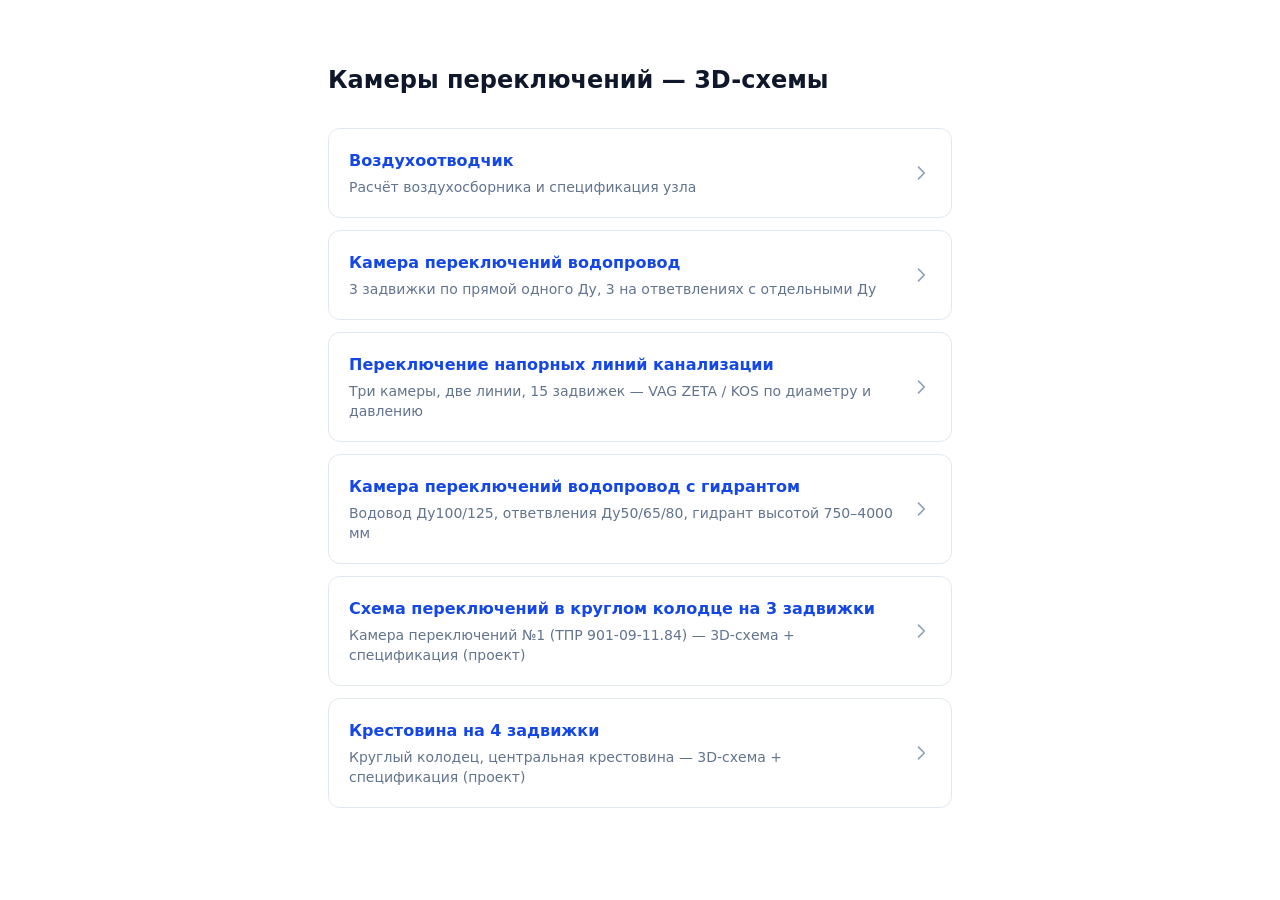
==== commit 4d6794dc: "update" ====
--- a/index.html
+++ b/index.html
@@ -3,41 +3,40 @@
 	<head>
 		<meta charset="utf-8" />
 		<meta name="viewport" content="width=device-width, initial-scale=1" />
-		<meta http-equiv="content-security-policy" content="connect-src 'self'; script-src 'self' 'wasm-unsafe-eval' 'sha256-dl+Q6tDpez7u/gJ9mbFRKxD5knTnl6pyZQlP+F+UhEw='; style-src 'self'; style-src-attr 'unsafe-hashes' 'sha256-S8qMpvofolR8Mpjy4kQvEm7m1q8clzU4dfDH0AmvZjo='">
-		<link href="./_app/immutable/entry/start.C0YXvI8K.js" rel="modulepreload">
-		<link href="./_app/immutable/chunks/BZUpRxBM.js" rel="modulepreload">
-		<link href="./_app/immutable/chunks/DOy4JzMd.js" rel="modulepreload">
-		<link href="./_app/immutable/chunks/Dq4wVEz6.js" rel="modulepreload">
-		<link href="./_app/immutable/chunks/ChsAvcoi.js" rel="modulepreload">
-		<link href="./_app/immutable/chunks/BxfMN6D3.js" rel="modulepreload">
-		<link href="./_app/immutable/entry/app.BkAo5ldQ.js" rel="modulepreload">
-		<link href="./_app/immutable/chunks/DKPXT49G.js" rel="modulepreload">
-		<link href="./_app/immutable/chunks/BhUe5gyC.js" rel="modulepreload">
-		<link href="./_app/immutable/chunks/R_kkWHrt.js" rel="modulepreload">
-		<link href="./_app/immutable/chunks/w3TJOllR.js" rel="modulepreload">
-		<link href="./_app/immutable/nodes/0.DrCVwS2i.js" rel="modulepreload">
-		<link href="./_app/immutable/chunks/53Qe18Nq.js" rel="modulepreload">
-		<link href="./_app/immutable/chunks/PfIbNODq.js" rel="modulepreload">
-		<link href="./_app/immutable/nodes/2.dlhUzm1x.js" rel="modulepreload">
-		<link href="./_app/immutable/chunks/DNqPLSoH.js" rel="modulepreload">
-		<link href="./_app/immutable/chunks/BF0DcE0t.js" rel="modulepreload">
+		<meta http-equiv="content-security-policy" content="connect-src 'self'; script-src 'self' 'wasm-unsafe-eval' 'sha256-+P0klpvqe4GR8/NRU9jj+TfyuyEnpEtQlkSLEpeLtRQ='; style-src 'self'; style-src-attr 'unsafe-hashes' 'sha256-S8qMpvofolR8Mpjy4kQvEm7m1q8clzU4dfDH0AmvZjo='">
+		<link href="./_app/immutable/entry/start.BTh6j1HH.js" rel="modulepreload">
+		<link href="./_app/immutable/chunks/CkH2gmz1.js" rel="modulepreload">
+		<link href="./_app/immutable/chunks/C0CmDKNP.js" rel="modulepreload">
+		<link href="./_app/immutable/chunks/ArF4YDRw.js" rel="modulepreload">
+		<link href="./_app/immutable/chunks/DdtrgjEu.js" rel="modulepreload">
+		<link href="./_app/immutable/entry/app.DQMFyP6h.js" rel="modulepreload">
+		<link href="./_app/immutable/chunks/CxL-JORD.js" rel="modulepreload">
+		<link href="./_app/immutable/chunks/CrJjbbDR.js" rel="modulepreload">
+		<link href="./_app/immutable/chunks/CkRYQjaD.js" rel="modulepreload">
+		<link href="./_app/immutable/chunks/CRseKfGF.js" rel="modulepreload">
+		<link href="./_app/immutable/nodes/0.BIsjtQeS.js" rel="modulepreload">
+		<link href="./_app/immutable/chunks/uBMCfobz.js" rel="modulepreload">
+		<link href="./_app/immutable/chunks/BHOm5fhc.js" rel="modulepreload">
+		<link href="./_app/immutable/nodes/2.DB__8mZm.js" rel="modulepreload">
+		<link href="./_app/immutable/chunks/COVg0l7U.js" rel="modulepreload">
+		<link href="./_app/immutable/chunks/BsjzHxVr.js" rel="modulepreload">
 		<!--12qhfyh--><link rel="icon" href="[data-uri]"/><!----><!--1uha8ag--><meta name="robots" content="noindex"/><!----><title>АрмРасчет 2 — предпросмотр</title>
-		<link href="./_app/immutable/assets/0.BF_ODd6n.css" rel="stylesheet">
+		<link href="./_app/immutable/assets/0.C9RT31q9.css" rel="stylesheet">
 	</head>
 	<body data-sveltekit-preload-data="hover">
-		<div class="sk-body"><!--[--><!--[0--><!--[--><!--[--><main class="mx-auto max-w-2xl px-6 py-16 text-slate-800"><h1 class="text-2xl font-semibold text-slate-900">Камеры переключений — 3D-схемы</h1> <div class="mt-8 flex flex-col gap-3"><!--[--><a href="./air-release/" class="group flex items-center justify-between gap-4 rounded-xl border border-slate-200 bg-white p-5 transition-all hover:border-blue-600 hover:bg-blue-50 hover:shadow-sm"><span class="min-w-0"><span class="block font-semibold text-blue-700 group-hover:text-blue-800">Воздухоотводчик</span> <span class="mt-1 block text-sm text-slate-500">Расчёт перехода и комплектация воздухоотводчика</span></span> <svg class="h-5 w-5 shrink-0 text-slate-400 transition-transform group-hover:translate-x-0.5 group-hover:text-blue-600" viewBox="0 0 24 24" fill="none" stroke="currentColor" stroke-width="2" stroke-linecap="round" stroke-linejoin="round" aria-hidden="true"><path d="m9 5 7 7-7 7"></path></svg></a><a href="./vkm9/" class="group flex items-center justify-between gap-4 rounded-xl border border-slate-200 bg-white p-5 transition-all hover:border-blue-600 hover:bg-blue-50 hover:shadow-sm"><span class="min-w-0"><span class="block font-semibold text-blue-700 group-hover:text-blue-800">Камера переключений водопровод</span> <span class="mt-1 block text-sm text-slate-500">3 задвижки по прямой одного Ду, 3 на ответвлениях с отдельными Ду</span></span> <svg class="h-5 w-5 shrink-0 text-slate-400 transition-transform group-hover:translate-x-0.5 group-hover:text-blue-600" viewBox="0 0 24 24" fill="none" stroke="currentColor" stroke-width="2" stroke-linecap="round" stroke-linejoin="round" aria-hidden="true"><path d="m9 5 7 7-7 7"></path></svg></a><a href="./sewage/" class="group flex items-center justify-between gap-4 rounded-xl border border-slate-200 bg-white p-5 transition-all hover:border-blue-600 hover:bg-blue-50 hover:shadow-sm"><span class="min-w-0"><span class="block font-semibold text-blue-700 group-hover:text-blue-800">Переключение напорных линий канализации</span> <span class="mt-1 block text-sm text-slate-500">Три камеры, две линии, 15 задвижек — VAG ZETA / KOS по диаметру и давлению</span></span> <svg class="h-5 w-5 shrink-0 text-slate-400 transition-transform group-hover:translate-x-0.5 group-hover:text-blue-600" viewBox="0 0 24 24" fill="none" stroke="currentColor" stroke-width="2" stroke-linecap="round" stroke-linejoin="round" aria-hidden="true"><path d="m9 5 7 7-7 7"></path></svg></a><a href="./vkm9-pg/" class="group flex items-center justify-between gap-4 rounded-xl border border-slate-200 bg-white p-5 transition-all hover:border-blue-600 hover:bg-blue-50 hover:shadow-sm"><span class="min-w-0"><span class="block font-semibold text-blue-700 group-hover:text-blue-800">Камера переключений водопровод с гидрантом</span> <span class="mt-1 block text-sm text-slate-500">Водовод Ду100/125, ответвления Ду50/65/80, гидрант высотой 750–4000 мм</span></span> <svg class="h-5 w-5 shrink-0 text-slate-400 transition-transform group-hover:translate-x-0.5 group-hover:text-blue-600" viewBox="0 0 24 24" fill="none" stroke="currentColor" stroke-width="2" stroke-linecap="round" stroke-linejoin="round" aria-hidden="true"><path d="m9 5 7 7-7 7"></path></svg></a><a href="./kp1/" class="group flex items-center justify-between gap-4 rounded-xl border border-slate-200 bg-white p-5 transition-all hover:border-blue-600 hover:bg-blue-50 hover:shadow-sm"><span class="min-w-0"><span class="block font-semibold text-blue-700 group-hover:text-blue-800">Схема переключений в круглом колодце на 3 задвижки</span> <span class="mt-1 block text-sm text-slate-500">Камера переключений №1 (ТПР 901-09-11.84) — 3D-схема + спецификация (проект)</span></span> <svg class="h-5 w-5 shrink-0 text-slate-400 transition-transform group-hover:translate-x-0.5 group-hover:text-blue-600" viewBox="0 0 24 24" fill="none" stroke="currentColor" stroke-width="2" stroke-linecap="round" stroke-linejoin="round" aria-hidden="true"><path d="m9 5 7 7-7 7"></path></svg></a><a href="./cross/" class="group flex items-center justify-between gap-4 rounded-xl border border-slate-200 bg-white p-5 transition-all hover:border-blue-600 hover:bg-blue-50 hover:shadow-sm"><span class="min-w-0"><span class="block font-semibold text-blue-700 group-hover:text-blue-800">Крестовина на 4 задвижки</span> <span class="mt-1 block text-sm text-slate-500">Круглый колодец, центральная крестовина — 3D-схема + спецификация (проект)</span></span> <svg class="h-5 w-5 shrink-0 text-slate-400 transition-transform group-hover:translate-x-0.5 group-hover:text-blue-600" viewBox="0 0 24 24" fill="none" stroke="currentColor" stroke-width="2" stroke-linecap="round" stroke-linejoin="round" aria-hidden="true"><path d="m9 5 7 7-7 7"></path></svg></a><!--]--></div></main><!--]--><!----><!--]--><!--]--> <!--[-1--><!--]--><!--]-->
+		<div class="sk-body"><!--[--><!--[0--><!--[--><!--[--><main class="mx-auto max-w-2xl px-6 py-16 text-slate-800"><h1 class="text-2xl font-semibold text-slate-900">Камеры переключений — 3D-схемы</h1> <div class="mt-8 flex flex-col gap-3"><!--[--><a href="./air-release/" class="group flex items-center justify-between gap-4 rounded-xl border border-slate-200 bg-white p-5 transition-all hover:border-blue-600 hover:bg-blue-50 hover:shadow-sm"><span class="min-w-0"><span class="block font-semibold text-blue-700 group-hover:text-blue-800">Воздухоотводчик</span> <span class="mt-1 block text-sm text-slate-500">Расчёт воздухосборника и спецификация узла</span></span> <svg class="h-5 w-5 shrink-0 text-slate-400 transition-transform group-hover:translate-x-0.5 group-hover:text-blue-600" viewBox="0 0 24 24" fill="none" stroke="currentColor" stroke-width="2" stroke-linecap="round" stroke-linejoin="round" aria-hidden="true"><path d="m9 5 7 7-7 7"></path></svg></a><a href="./vkm9/" class="group flex items-center justify-between gap-4 rounded-xl border border-slate-200 bg-white p-5 transition-all hover:border-blue-600 hover:bg-blue-50 hover:shadow-sm"><span class="min-w-0"><span class="block font-semibold text-blue-700 group-hover:text-blue-800">Камера переключений водопровод</span> <span class="mt-1 block text-sm text-slate-500">3 задвижки по прямой одного Ду, 3 на ответвлениях с отдельными Ду</span></span> <svg class="h-5 w-5 shrink-0 text-slate-400 transition-transform group-hover:translate-x-0.5 group-hover:text-blue-600" viewBox="0 0 24 24" fill="none" stroke="currentColor" stroke-width="2" stroke-linecap="round" stroke-linejoin="round" aria-hidden="true"><path d="m9 5 7 7-7 7"></path></svg></a><a href="./sewage/" class="group flex items-center justify-between gap-4 rounded-xl border border-slate-200 bg-white p-5 transition-all hover:border-blue-600 hover:bg-blue-50 hover:shadow-sm"><span class="min-w-0"><span class="block font-semibold text-blue-700 group-hover:text-blue-800">Переключение напорных линий канализации</span> <span class="mt-1 block text-sm text-slate-500">Три камеры, две линии, 15 задвижек — VAG ZETA / KOS по диаметру и давлению</span></span> <svg class="h-5 w-5 shrink-0 text-slate-400 transition-transform group-hover:translate-x-0.5 group-hover:text-blue-600" viewBox="0 0 24 24" fill="none" stroke="currentColor" stroke-width="2" stroke-linecap="round" stroke-linejoin="round" aria-hidden="true"><path d="m9 5 7 7-7 7"></path></svg></a><a href="./vkm9-pg/" class="group flex items-center justify-between gap-4 rounded-xl border border-slate-200 bg-white p-5 transition-all hover:border-blue-600 hover:bg-blue-50 hover:shadow-sm"><span class="min-w-0"><span class="block font-semibold text-blue-700 group-hover:text-blue-800">Камера переключений водопровод с гидрантом</span> <span class="mt-1 block text-sm text-slate-500">Водовод Ду100/125, ответвления Ду50/65/80, гидрант высотой 750–4000 мм</span></span> <svg class="h-5 w-5 shrink-0 text-slate-400 transition-transform group-hover:translate-x-0.5 group-hover:text-blue-600" viewBox="0 0 24 24" fill="none" stroke="currentColor" stroke-width="2" stroke-linecap="round" stroke-linejoin="round" aria-hidden="true"><path d="m9 5 7 7-7 7"></path></svg></a><a href="./kp1/" class="group flex items-center justify-between gap-4 rounded-xl border border-slate-200 bg-white p-5 transition-all hover:border-blue-600 hover:bg-blue-50 hover:shadow-sm"><span class="min-w-0"><span class="block font-semibold text-blue-700 group-hover:text-blue-800">Схема переключений в круглом колодце на 3 задвижки</span> <span class="mt-1 block text-sm text-slate-500">Камера переключений №1 (ТПР 901-09-11.84) — 3D-схема + спецификация (проект)</span></span> <svg class="h-5 w-5 shrink-0 text-slate-400 transition-transform group-hover:translate-x-0.5 group-hover:text-blue-600" viewBox="0 0 24 24" fill="none" stroke="currentColor" stroke-width="2" stroke-linecap="round" stroke-linejoin="round" aria-hidden="true"><path d="m9 5 7 7-7 7"></path></svg></a><a href="./cross/" class="group flex items-center justify-between gap-4 rounded-xl border border-slate-200 bg-white p-5 transition-all hover:border-blue-600 hover:bg-blue-50 hover:shadow-sm"><span class="min-w-0"><span class="block font-semibold text-blue-700 group-hover:text-blue-800">Крестовина на 4 задвижки</span> <span class="mt-1 block text-sm text-slate-500">Круглый колодец, центральная крестовина — 3D-схема + спецификация (проект)</span></span> <svg class="h-5 w-5 shrink-0 text-slate-400 transition-transform group-hover:translate-x-0.5 group-hover:text-blue-600" viewBox="0 0 24 24" fill="none" stroke="currentColor" stroke-width="2" stroke-linecap="round" stroke-linejoin="round" aria-hidden="true"><path d="m9 5 7 7-7 7"></path></svg></a><!--]--></div></main><!--]--><!----><!--]--><!--]--> <!--[-1--><!--]--><!--]-->
 			
 			<script>
 				{
-					__sveltekit_yo2pll = {
+					__sveltekit_j2gr3v = {
 						base: new URL(".", location).pathname.slice(0, -1)
 					};
 
 					const element = document.currentScript.parentElement;
 
 					Promise.all([
-						import("./_app/immutable/entry/start.C0YXvI8K.js"),
-						import("./_app/immutable/entry/app.BkAo5ldQ.js")
+						import("./_app/immutable/entry/start.BTh6j1HH.js"),
+						import("./_app/immutable/entry/app.DQMFyP6h.js")
 					]).then(([kit, app]) => {
 						kit.start(app, element, {
 							node_ids: [0, 2],
--- a/_app/immutable/assets/0.C9RT31q9.css
+++ b/_app/immutable/assets/0.C9RT31q9.css
@@ -0,0 +1 @@
+@layer properties{@supports (((-webkit-hyphens:none)) and (not (margin-trim:inline))) or ((-moz-orient:inline) and (not (color:rgb(from red r g b)))){*,:before,:after,::backdrop{--tw-translate-x:0;--tw-translate-y:0;--tw-translate-z:0;--tw-rotate-x:initial;--tw-rotate-y:initial;--tw-rotate-z:initial;--tw-skew-x:initial;--tw-skew-y:initial;--tw-space-y-reverse:0;--tw-border-style:solid;--tw-leading:initial;--tw-font-weight:initial;--tw-tracking:initial;--tw-shadow:0 0 #0000;--tw-shadow-color:initial;--tw-shadow-alpha:100%;--tw-inset-shadow:0 0 #0000;--tw-inset-shadow-color:initial;--tw-inset-shadow-alpha:100%;--tw-ring-color:initial;--tw-ring-shadow:0 0 #0000;--tw-inset-ring-color:initial;--tw-inset-ring-shadow:0 0 #0000;--tw-ring-inset:initial;--tw-ring-offset-width:0px;--tw-ring-offset-color:#fff;--tw-ring-offset-shadow:0 0 #0000;--tw-blur:initial;--tw-brightness:initial;--tw-contrast:initial;--tw-grayscale:initial;--tw-hue-rotate:initial;--tw-invert:initial;--tw-opacity:initial;--tw-saturate:initial;--tw-sepia:initial;--tw-drop-shadow:initial;--tw-drop-shadow-color:initial;--tw-drop-shadow-alpha:100%;--tw-drop-shadow-size:initial}}}@layer theme{:root,:host{--font-sans:ui-sans-serif, system-ui, sans-serif, "Apple Color Emoji", "Segoe UI Emoji", "Segoe UI Symbol", "Noto Color Emoji";--font-mono:ui-monospace, SFMono-Regular, Menlo, Monaco, Consolas, "Liberation Mono", "Courier New", monospace;--color-red-700:oklch(50.5% .213 27.518);--color-red-800:oklch(44.4% .177 26.899);--color-amber-800:oklch(47.3% .137 46.201);--color-blue-50:oklch(97% .014 254.604);--color-blue-200:oklch(88.2% .059 254.128);--color-blue-600:oklch(54.6% .245 262.881);--color-blue-700:oklch(48.8% .243 264.376);--color-blue-800:oklch(42.4% .199 265.638);--color-blue-900:oklch(37.9% .146 265.522);--color-slate-50:oklch(98.4% .003 247.858);--color-slate-100:oklch(96.8% .007 247.896);--color-slate-200:oklch(92.9% .013 255.508);--color-slate-300:oklch(86.9% .022 252.894);--color-slate-400:oklch(70.4% .04 256.788);--color-slate-500:oklch(55.4% .046 257.417);--color-slate-600:oklch(44.6% .043 257.281);--color-slate-700:oklch(37.2% .044 257.287);--color-slate-800:oklch(27.9% .041 260.031);--color-slate-900:oklch(20.8% .042 265.755);--color-gray-200:oklch(92.8% .006 264.531);--color-gray-300:oklch(87.2% .01 258.338);--color-gray-700:oklch(37.3% .034 259.733);--color-black:#000;--color-white:#fff;--spacing:.25rem;--container-2xl:42rem;--container-6xl:72rem;--text-xs:.75rem;--text-xs--line-height:calc(1 / .75);--text-sm:.875rem;--text-sm--line-height:calc(1.25 / .875);--text-base:1rem;--text-base--line-height: 1.5 ;--text-lg:1.125rem;--text-lg--line-height:calc(1.75 / 1.125);--text-xl:1.25rem;--text-xl--line-height:calc(1.75 / 1.25);--text-2xl:1.5rem;--text-2xl--line-height:calc(2 / 1.5);--font-weight-normal:400;--font-weight-medium:500;--font-weight-semibold:600;--font-weight-bold:700;--tracking-wider:.05em;--leading-tight:1.25;--leading-relaxed:1.625;--radius-md:.375rem;--radius-lg:.5rem;--radius-xl:.75rem;--default-transition-duration:.15s;--default-transition-timing-function:cubic-bezier(.4, 0, .2, 1);--default-font-family:var(--font-sans);--default-mono-font-family:var(--font-mono)}}@layer base{*,:after,:before,::backdrop{box-sizing:border-box;border:0 solid;margin:0;padding:0}::file-selector-button{box-sizing:border-box;border:0 solid;margin:0;padding:0}html,:host{-webkit-text-size-adjust:100%;tab-size:4;line-height:1.5;font-family:var(--default-font-family,ui-sans-serif, system-ui, sans-serif, "Apple Color Emoji", "Segoe UI Emoji", "Segoe UI Symbol", "Noto Color Emoji");font-feature-settings:var(--default-font-feature-settings,normal);font-variation-settings:var(--default-font-variation-settings,normal);-webkit-tap-highlight-color:transparent}hr{height:0;color:inherit;border-top-width:1px}abbr:where([title]){-webkit-text-decoration:underline dotted;text-decoration:underline dotted}h1,h2,h3,h4,h5,h6{font-size:inherit;font-weight:inherit}a{color:inherit;-webkit-text-decoration:inherit;text-decoration:inherit}b,strong{font-weight:bolder}code,kbd,samp,pre{font-family:var(--default-mono-font-family,ui-monospace, SFMono-Regular, Menlo, Monaco, Consolas, "Liberation Mono", "Courier New", monospace);font-feature-settings:var(--default-mono-font-feature-settings,normal);font-variation-settings:var(--default-mono-font-variation-settings,normal);font-size:1em}small{font-size:80%}sub,sup{vertical-align:baseline;font-size:75%;line-height:0;position:relative}sub{bottom:-.25em}sup{top:-.5em}table{text-indent:0;border-color:inherit;border-collapse:collapse}:-moz-focusring{outline:auto}progress{vertical-align:baseline}summary{display:list-item}ol,ul,menu{list-style:none}img,svg,video,canvas,audio,iframe,embed,object{vertical-align:middle;display:block}img,video{max-width:100%;height:auto}button,input,select,optgroup,textarea{font:inherit;font-feature-settings:inherit;font-variation-settings:inherit;letter-spacing:inherit;color:inherit;opacity:1;background-color:#0000;border-radius:0}::file-selector-button{font:inherit;font-feature-settings:inherit;font-variation-settings:inherit;letter-spacing:inherit;color:inherit;opacity:1;background-color:#0000;border-radius:0}:where(select:is([multiple],[size])) optgroup{font-weight:bolder}:where(select:is([multiple],[size])) optgroup option{padding-inline-start:20px}::file-selector-button{margin-inline-end:4px}::placeholder{opacity:1}@supports (not ((-webkit-appearance:-apple-pay-button))) or (contain-intrinsic-size:1px){::placeholder{color:currentColor}@supports (color:color-mix(in lab,red,red)){::placeholder{color:color-mix(in oklab,currentcolor 50%,transparent)}}}textarea{resize:vertical}::-webkit-search-decoration{-webkit-appearance:none}::-webkit-date-and-time-value{min-height:1lh;text-align:inherit}::-webkit-datetime-edit{display:inline-flex}::-webkit-datetime-edit-fields-wrapper{padding:0}::-webkit-datetime-edit{padding-block:0}::-webkit-datetime-edit-year-field{padding-block:0}::-webkit-datetime-edit-month-field{padding-block:0}::-webkit-datetime-edit-day-field{padding-block:0}::-webkit-datetime-edit-hour-field{padding-block:0}::-webkit-datetime-edit-minute-field{padding-block:0}::-webkit-datetime-edit-second-field{padding-block:0}::-webkit-datetime-edit-millisecond-field{padding-block:0}::-webkit-datetime-edit-meridiem-field{padding-block:0}::-webkit-calendar-picker-indicator{line-height:1}:-moz-ui-invalid{box-shadow:none}button,input:where([type=button],[type=reset],[type=submit]){appearance:button}::file-selector-button{appearance:button}::-webkit-inner-spin-button{height:auto}::-webkit-outer-spin-button{height:auto}[hidden]:where(:not([hidden=until-found])){display:none!important}}@layer components;@layer utilities{.pointer-events-none{pointer-events:none}.collapse{visibility:collapse}.invisible{visibility:hidden}.visible{visibility:visible}.absolute{position:absolute}.fixed{position:fixed}.relative{position:relative}.static{position:static}.z-10{z-index:10}.z-20{z-index:20}.container{width:100%}@media(min-width:40rem){.container{max-width:40rem}}@media(min-width:48rem){.container{max-width:48rem}}@media(min-width:64rem){.container{max-width:64rem}}@media(min-width:80rem){.container{max-width:80rem}}@media(min-width:96rem){.container{max-width:96rem}}.mx-auto{margin-inline:auto}.mt-1{margin-top:var(--spacing)}.mt-2{margin-top:calc(var(--spacing) * 2)}.mt-3{margin-top:calc(var(--spacing) * 3)}.mt-4{margin-top:calc(var(--spacing) * 4)}.mt-6{margin-top:calc(var(--spacing) * 6)}.mt-8{margin-top:calc(var(--spacing) * 8)}.mb-2{margin-bottom:calc(var(--spacing) * 2)}.mb-3{margin-bottom:calc(var(--spacing) * 3)}.mb-4{margin-bottom:calc(var(--spacing) * 4)}.mb-6{margin-bottom:calc(var(--spacing) * 6)}.mb-7{margin-bottom:calc(var(--spacing) * 7)}.mb-8{margin-bottom:calc(var(--spacing) * 8)}.box-border{box-sizing:border-box}.block{display:block}.contents{display:contents}.flex{display:flex}.grid{display:grid}.hidden{display:none}.inline{display:inline}.table{display:table}.h-5{height:calc(var(--spacing) * 5)}.h-\[65vh\]{height:65vh}.h-\[70vh\]{height:70vh}.h-screen{height:100vh}.max-h-screen{max-height:100vh}.min-h-\[380px\]{min-height:380px}.min-h-\[420px\]{min-height:420px}.min-h-screen{min-height:100vh}.w-5{width:calc(var(--spacing) * 5)}.w-full{width:100%}.max-w-2xl{max-width:var(--container-2xl)}.max-w-6xl{max-width:var(--container-6xl)}.min-w-0{min-width:0}.flex-1{flex:1}.flex-\[0_0_20\%\]{flex:0 0 20%}.flex-\[0_0_80\%\]{flex:0 0 80%}.shrink{flex-shrink:1}.shrink-0{flex-shrink:0}.border-collapse{border-collapse:collapse}.origin-\[0\%_50\%\]{transform-origin:0%}.-translate-x-3\/4{--tw-translate-x: -75% ;translate:var(--tw-translate-x) var(--tw-translate-y)}.transform{transform:var(--tw-rotate-x,) var(--tw-rotate-y,) var(--tw-rotate-z,) var(--tw-skew-x,) var(--tw-skew-y,)}.cursor-pointer{cursor:pointer}.flex-col{flex-direction:column}.flex-wrap{flex-wrap:wrap}.items-baseline{align-items:baseline}.items-center{align-items:center}.items-start{align-items:flex-start}.justify-between{justify-content:space-between}.gap-2{gap:calc(var(--spacing) * 2)}.gap-3{gap:calc(var(--spacing) * 3)}.gap-4{gap:calc(var(--spacing) * 4)}.gap-\[0\.5px\]{gap:.5px}:where(.space-y-5>:not(:last-child)){--tw-space-y-reverse:0;margin-block-start:calc(calc(var(--spacing) * 5) * var(--tw-space-y-reverse));margin-block-end:calc(calc(var(--spacing) * 5) * calc(1 - var(--tw-space-y-reverse)))}.truncate{text-overflow:ellipsis;white-space:nowrap;overflow:hidden}.overflow-hidden{overflow:hidden}.overflow-visible{overflow:visible}.overflow-x-auto{overflow-x:auto}.overflow-y-auto{overflow-y:auto}.rounded{border-radius:.25rem}.rounded-full{border-radius:3.40282e38px}.rounded-lg{border-radius:var(--radius-lg)}.rounded-md{border-radius:var(--radius-md)}.rounded-xl{border-radius:var(--radius-xl)}.border{border-style:var(--tw-border-style);border-width:1px}.border-2{border-style:var(--tw-border-style);border-width:2px}.border-\[1\.5px\]{border-style:var(--tw-border-style);border-width:1.5px}.border-t{border-top-style:var(--tw-border-style);border-top-width:1px}.border-b{border-bottom-style:var(--tw-border-style);border-bottom-width:1px}.border-l-2{border-left-style:var(--tw-border-style);border-left-width:2px}.border-solid{--tw-border-style:solid;border-style:solid}.border-black{border-color:var(--color-black)}.border-blue-200{border-color:var(--color-blue-200)}.border-blue-600{border-color:var(--color-blue-600)}.border-blue-700{border-color:var(--color-blue-700)}.border-gray-200{border-color:var(--color-gray-200)}.border-gray-300{border-color:var(--color-gray-300)}.border-slate-100{border-color:var(--color-slate-100)}.border-slate-200{border-color:var(--color-slate-200)}.border-slate-300{border-color:var(--color-slate-300)}.bg-blue-50{background-color:var(--color-blue-50)}.bg-blue-50\/95{background-color:#eff6fff2}@supports (color:color-mix(in lab,red,red)){.bg-blue-50\/95{background-color:color-mix(in oklab,var(--color-blue-50) 95%,transparent)}}.bg-blue-700{background-color:var(--color-blue-700)}.bg-gray-200{background-color:var(--color-gray-200)}.bg-slate-50{background-color:var(--color-slate-50)}.bg-white{background-color:var(--color-white)}.bg-white\/95{background-color:#fffffff2}@supports (color:color-mix(in lab,red,red)){.bg-white\/95{background-color:color-mix(in oklab,var(--color-white) 95%,transparent)}}.p-4{padding:calc(var(--spacing) * 4)}.p-5{padding:calc(var(--spacing) * 5)}.p-6{padding:calc(var(--spacing) * 6)}.px-1{padding-inline:var(--spacing)}.px-2{padding-inline:calc(var(--spacing) * 2)}.px-2\.5{padding-inline:calc(var(--spacing) * 2.5)}.px-3{padding-inline:calc(var(--spacing) * 3)}.px-4{padding-inline:calc(var(--spacing) * 4)}.px-6{padding-inline:calc(var(--spacing) * 6)}.py-0\.5{padding-block:calc(var(--spacing) * .5)}.py-1{padding-block:var(--spacing)}.py-1\.5{padding-block:calc(var(--spacing) * 1.5)}.py-2{padding-block:calc(var(--spacing) * 2)}.py-2\.5{padding-block:calc(var(--spacing) * 2.5)}.py-3{padding-block:calc(var(--spacing) * 3)}.py-4{padding-block:calc(var(--spacing) * 4)}.py-6{padding-block:calc(var(--spacing) * 6)}.py-8{padding-block:calc(var(--spacing) * 8)}.py-10{padding-block:calc(var(--spacing) * 10)}.py-16{padding-block:calc(var(--spacing) * 16)}.pr-4{padding-right:calc(var(--spacing) * 4)}.pr-6{padding-right:calc(var(--spacing) * 6)}.pl-3{padding-left:calc(var(--spacing) * 3)}.pl-4{padding-left:calc(var(--spacing) * 4)}.text-left{text-align:left}.font-sans{font-family:var(--font-sans)}.text-2xl{font-size:var(--text-2xl);line-height:var(--tw-leading,var(--text-2xl--line-height))}.text-base{font-size:var(--text-base);line-height:var(--tw-leading,var(--text-base--line-height))}.text-lg{font-size:var(--text-lg);line-height:var(--tw-leading,var(--text-lg--line-height))}.text-sm{font-size:var(--text-sm);line-height:var(--tw-leading,var(--text-sm--line-height))}.text-xl{font-size:var(--text-xl);line-height:var(--tw-leading,var(--text-xl--line-height))}.text-xs{font-size:var(--text-xs);line-height:var(--tw-leading,var(--text-xs--line-height))}.text-\[10px\]{font-size:10px}.text-\[11px\]{font-size:11px}.text-\[13px\]{font-size:13px}.leading-relaxed{--tw-leading:var(--leading-relaxed);line-height:var(--leading-relaxed)}.leading-tight{--tw-leading:var(--leading-tight);line-height:var(--leading-tight)}.font-bold{--tw-font-weight:var(--font-weight-bold);font-weight:var(--font-weight-bold)}.font-medium{--tw-font-weight:var(--font-weight-medium);font-weight:var(--font-weight-medium)}.font-normal{--tw-font-weight:var(--font-weight-normal);font-weight:var(--font-weight-normal)}.font-semibold{--tw-font-weight:var(--font-weight-semibold);font-weight:var(--font-weight-semibold)}.tracking-wider{--tw-tracking:var(--tracking-wider);letter-spacing:var(--tracking-wider)}.whitespace-normal{white-space:normal}.whitespace-nowrap{white-space:nowrap}.text-amber-800{color:var(--color-amber-800)}.text-black{color:var(--color-black)}.text-blue-600{color:var(--color-blue-600)}.text-blue-700{color:var(--color-blue-700)}.text-blue-800{color:var(--color-blue-800)}.text-blue-900{color:var(--color-blue-900)}.text-gray-700{color:var(--color-gray-700)}.text-red-700{color:var(--color-red-700)}.text-red-800{color:var(--color-red-800)}.text-slate-400{color:var(--color-slate-400)}.text-slate-500{color:var(--color-slate-500)}.text-slate-600{color:var(--color-slate-600)}.text-slate-700{color:var(--color-slate-700)}.text-slate-800{color:var(--color-slate-800)}.text-slate-900{color:var(--color-slate-900)}.text-white{color:var(--color-white)}.lowercase{text-transform:lowercase}.uppercase{text-transform:uppercase}.shadow-\[0_1px_3px_rgba\(0\,0\,0\,0\.15\)\]{--tw-shadow:0 1px 3px var(--tw-shadow-color,#00000026);box-shadow:var(--tw-inset-shadow),var(--tw-inset-ring-shadow),var(--tw-ring-offset-shadow),var(--tw-ring-shadow),var(--tw-shadow)}.shadow-\[0_2px_4px_rgba\(0\,0\,0\,0\.15\)\]{--tw-shadow:0 2px 4px var(--tw-shadow-color,#00000026);box-shadow:var(--tw-inset-shadow),var(--tw-inset-ring-shadow),var(--tw-ring-offset-shadow),var(--tw-ring-shadow),var(--tw-shadow)}.ring{--tw-ring-shadow:var(--tw-ring-inset,) 0 0 0 calc(1px + var(--tw-ring-offset-width)) var(--tw-ring-color,currentcolor);box-shadow:var(--tw-inset-shadow),var(--tw-inset-ring-shadow),var(--tw-ring-offset-shadow),var(--tw-ring-shadow),var(--tw-shadow)}.filter{filter:var(--tw-blur,) var(--tw-brightness,) var(--tw-contrast,) var(--tw-grayscale,) var(--tw-hue-rotate,) var(--tw-invert,) var(--tw-saturate,) var(--tw-sepia,) var(--tw-drop-shadow,)}.transition{transition-property:color,background-color,border-color,outline-color,text-decoration-color,fill,stroke,--tw-gradient-from,--tw-gradient-via,--tw-gradient-to,opacity,box-shadow,transform,translate,scale,rotate,filter,-webkit-backdrop-filter,backdrop-filter,display,content-visibility,overlay,pointer-events;transition-timing-function:var(--tw-ease,var(--default-transition-timing-function));transition-duration:var(--tw-duration,var(--default-transition-duration))}.transition-all{transition-property:all;transition-timing-function:var(--tw-ease,var(--default-transition-timing-function));transition-duration:var(--tw-duration,var(--default-transition-duration))}.transition-colors{transition-property:color,background-color,border-color,outline-color,text-decoration-color,fill,stroke,--tw-gradient-from,--tw-gradient-via,--tw-gradient-to;transition-timing-function:var(--tw-ease,var(--default-transition-timing-function));transition-duration:var(--tw-duration,var(--default-transition-duration))}.transition-transform{transition-property:transform,translate,scale,rotate;transition-timing-function:var(--tw-ease,var(--default-transition-timing-function));transition-duration:var(--tw-duration,var(--default-transition-duration))}.will-change-transform{will-change:transform}.select-none{-webkit-user-select:none;user-select:none}@media(hover:hover){.group-hover\:translate-x-0\.5:is(:where(.group):hover *){--tw-translate-x:calc(var(--spacing) * .5);translate:var(--tw-translate-x) var(--tw-translate-y)}.group-hover\:text-blue-600:is(:where(.group):hover *){color:var(--color-blue-600)}.group-hover\:text-blue-800:is(:where(.group):hover *){color:var(--color-blue-800)}.hover\:border-blue-600:hover{border-color:var(--color-blue-600)}.hover\:bg-blue-50:hover{background-color:var(--color-blue-50)}.hover\:bg-blue-600:hover{background-color:var(--color-blue-600)}.hover\:bg-blue-800:hover{background-color:var(--color-blue-800)}.hover\:bg-slate-50:hover{background-color:var(--color-slate-50)}.hover\:text-white:hover{color:var(--color-white)}.hover\:shadow-sm:hover{--tw-shadow:0 1px 3px 0 var(--tw-shadow-color,#0000001a), 0 1px 2px -1px var(--tw-shadow-color,#0000001a);box-shadow:var(--tw-inset-shadow),var(--tw-inset-ring-shadow),var(--tw-ring-offset-shadow),var(--tw-ring-shadow),var(--tw-shadow)}}.focus\:border-blue-600:focus{border-color:var(--color-blue-600)}.focus\:ring-3:focus{--tw-ring-shadow:var(--tw-ring-inset,) 0 0 0 calc(3px + var(--tw-ring-offset-width)) var(--tw-ring-color,currentcolor);box-shadow:var(--tw-inset-shadow),var(--tw-inset-ring-shadow),var(--tw-ring-offset-shadow),var(--tw-ring-shadow),var(--tw-shadow)}.focus\:ring-blue-600\/10:focus{--tw-ring-color:#155dfc1a}@supports (color:color-mix(in lab,red,red)){.focus\:ring-blue-600\/10:focus{--tw-ring-color:color-mix(in oklab, var(--color-blue-600) 10%, transparent)}}.focus\:outline-none:focus{--tw-outline-style:none;outline-style:none}@media(min-width:48rem){.md\:inline{display:inline}}@media(min-width:64rem){.lg\:h-screen{height:100vh}.lg\:min-h-\[600px\]{min-height:600px}.lg\:grid-cols-\[320px_minmax\(0\,1fr\)\]{grid-template-columns:320px minmax(0,1fr)}.lg\:border-r{border-right-style:var(--tw-border-style);border-right-width:1px}.lg\:border-b-0{border-bottom-style:var(--tw-border-style);border-bottom-width:0}}}.sk-body{display:contents}body{background-color:#fff;margin:0}@media print{.flex.flex-1,.no-print{display:none!important}body{background-color:#fff}}@property --tw-translate-x{syntax:"*";inherits:false;initial-value:0}@property --tw-translate-y{syntax:"*";inherits:false;initial-value:0}@property --tw-translate-z{syntax:"*";inherits:false;initial-value:0}@property --tw-rotate-x{syntax:"*";inherits:false}@property --tw-rotate-y{syntax:"*";inherits:false}@property --tw-rotate-z{syntax:"*";inherits:false}@property --tw-skew-x{syntax:"*";inherits:false}@property --tw-skew-y{syntax:"*";inherits:false}@property --tw-space-y-reverse{syntax:"*";inherits:false;initial-value:0}@property --tw-border-style{syntax:"*";inherits:false;initial-value:solid}@property --tw-leading{syntax:"*";inherits:false}@property --tw-font-weight{syntax:"*";inherits:false}@property --tw-tracking{syntax:"*";inherits:false}@property --tw-shadow{syntax:"*";inherits:false;initial-value:0 0 #0000}@property --tw-shadow-color{syntax:"*";inherits:false}@property --tw-shadow-alpha{syntax:"<percentage>";inherits:false;initial-value:100%}@property --tw-inset-shadow{syntax:"*";inherits:false;initial-value:0 0 #0000}@property --tw-inset-shadow-color{syntax:"*";inherits:false}@property --tw-inset-shadow-alpha{syntax:"<percentage>";inherits:false;initial-value:100%}@property --tw-ring-color{syntax:"*";inherits:false}@property --tw-ring-shadow{syntax:"*";inherits:false;initial-value:0 0 #0000}@property --tw-inset-ring-color{syntax:"*";inherits:false}@property --tw-inset-ring-shadow{syntax:"*";inherits:false;initial-value:0 0 #0000}@property --tw-ring-inset{syntax:"*";inherits:false}@property --tw-ring-offset-width{syntax:"<length>";inherits:false;initial-value:0}@property --tw-ring-offset-color{syntax:"*";inherits:false;initial-value:#fff}@property --tw-ring-offset-shadow{syntax:"*";inherits:false;initial-value:0 0 #0000}@property --tw-blur{syntax:"*";inherits:false}@property --tw-brightness{syntax:"*";inherits:false}@property --tw-contrast{syntax:"*";inherits:false}@property --tw-grayscale{syntax:"*";inherits:false}@property --tw-hue-rotate{syntax:"*";inherits:false}@property --tw-invert{syntax:"*";inherits:false}@property --tw-opacity{syntax:"*";inherits:false}@property --tw-saturate{syntax:"*";inherits:false}@property --tw-sepia{syntax:"*";inherits:false}@property --tw-drop-shadow{syntax:"*";inherits:false}@property --tw-drop-shadow-color{syntax:"*";inherits:false}@property --tw-drop-shadow-alpha{syntax:"<percentage>";inherits:false;initial-value:100%}@property --tw-drop-shadow-size{syntax:"*";inherits:false}
